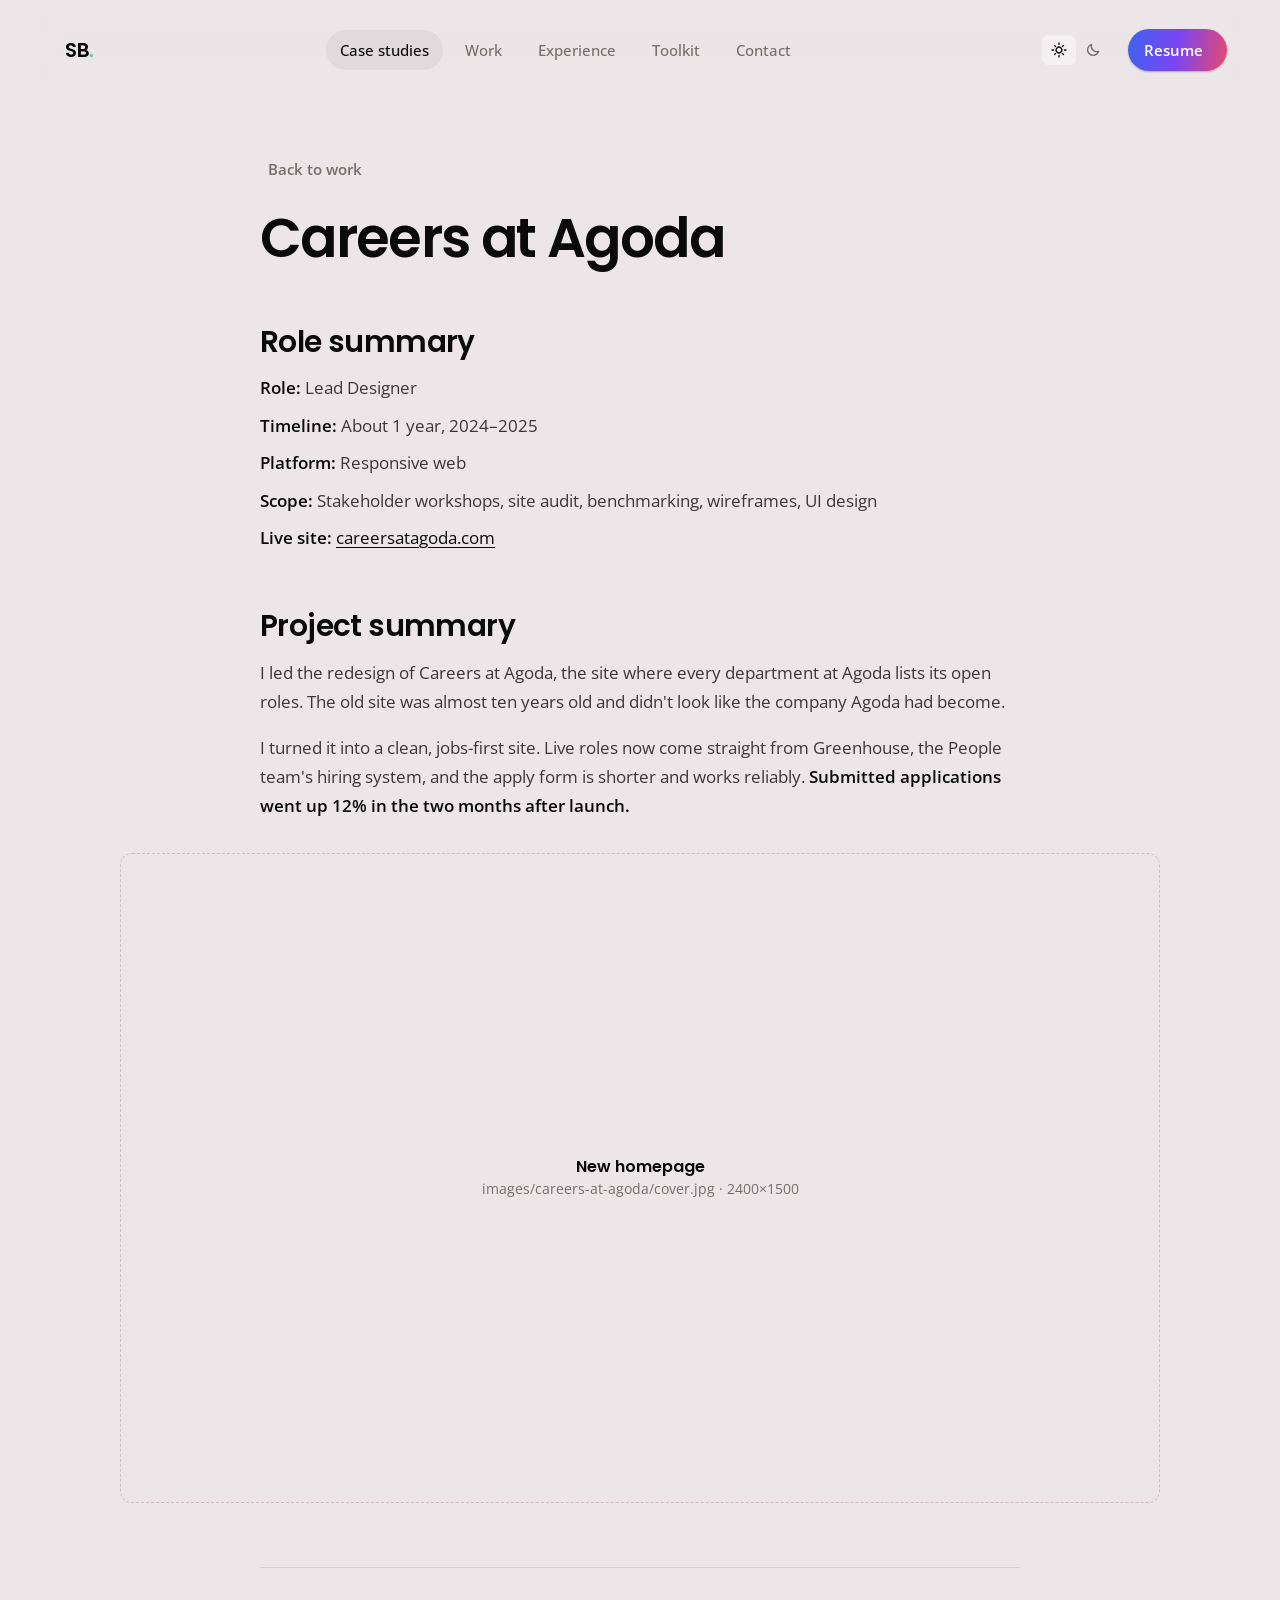
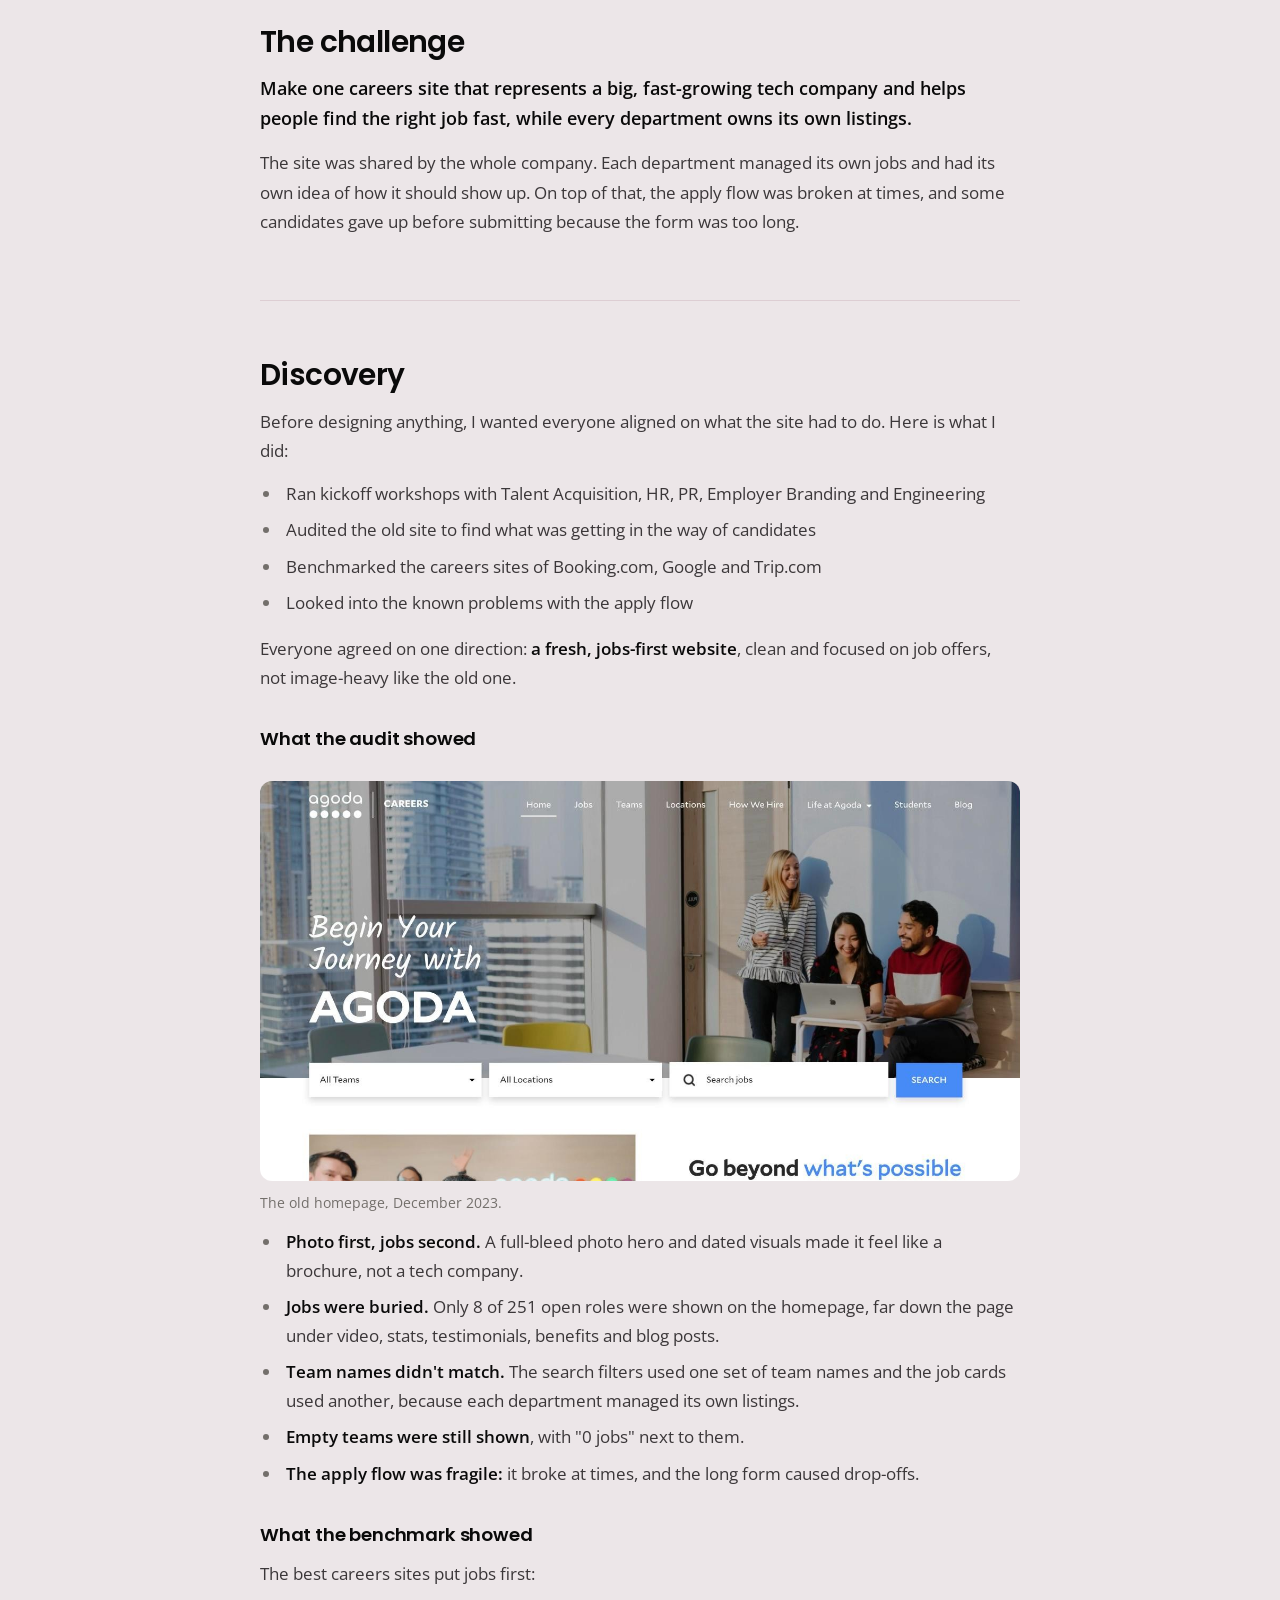
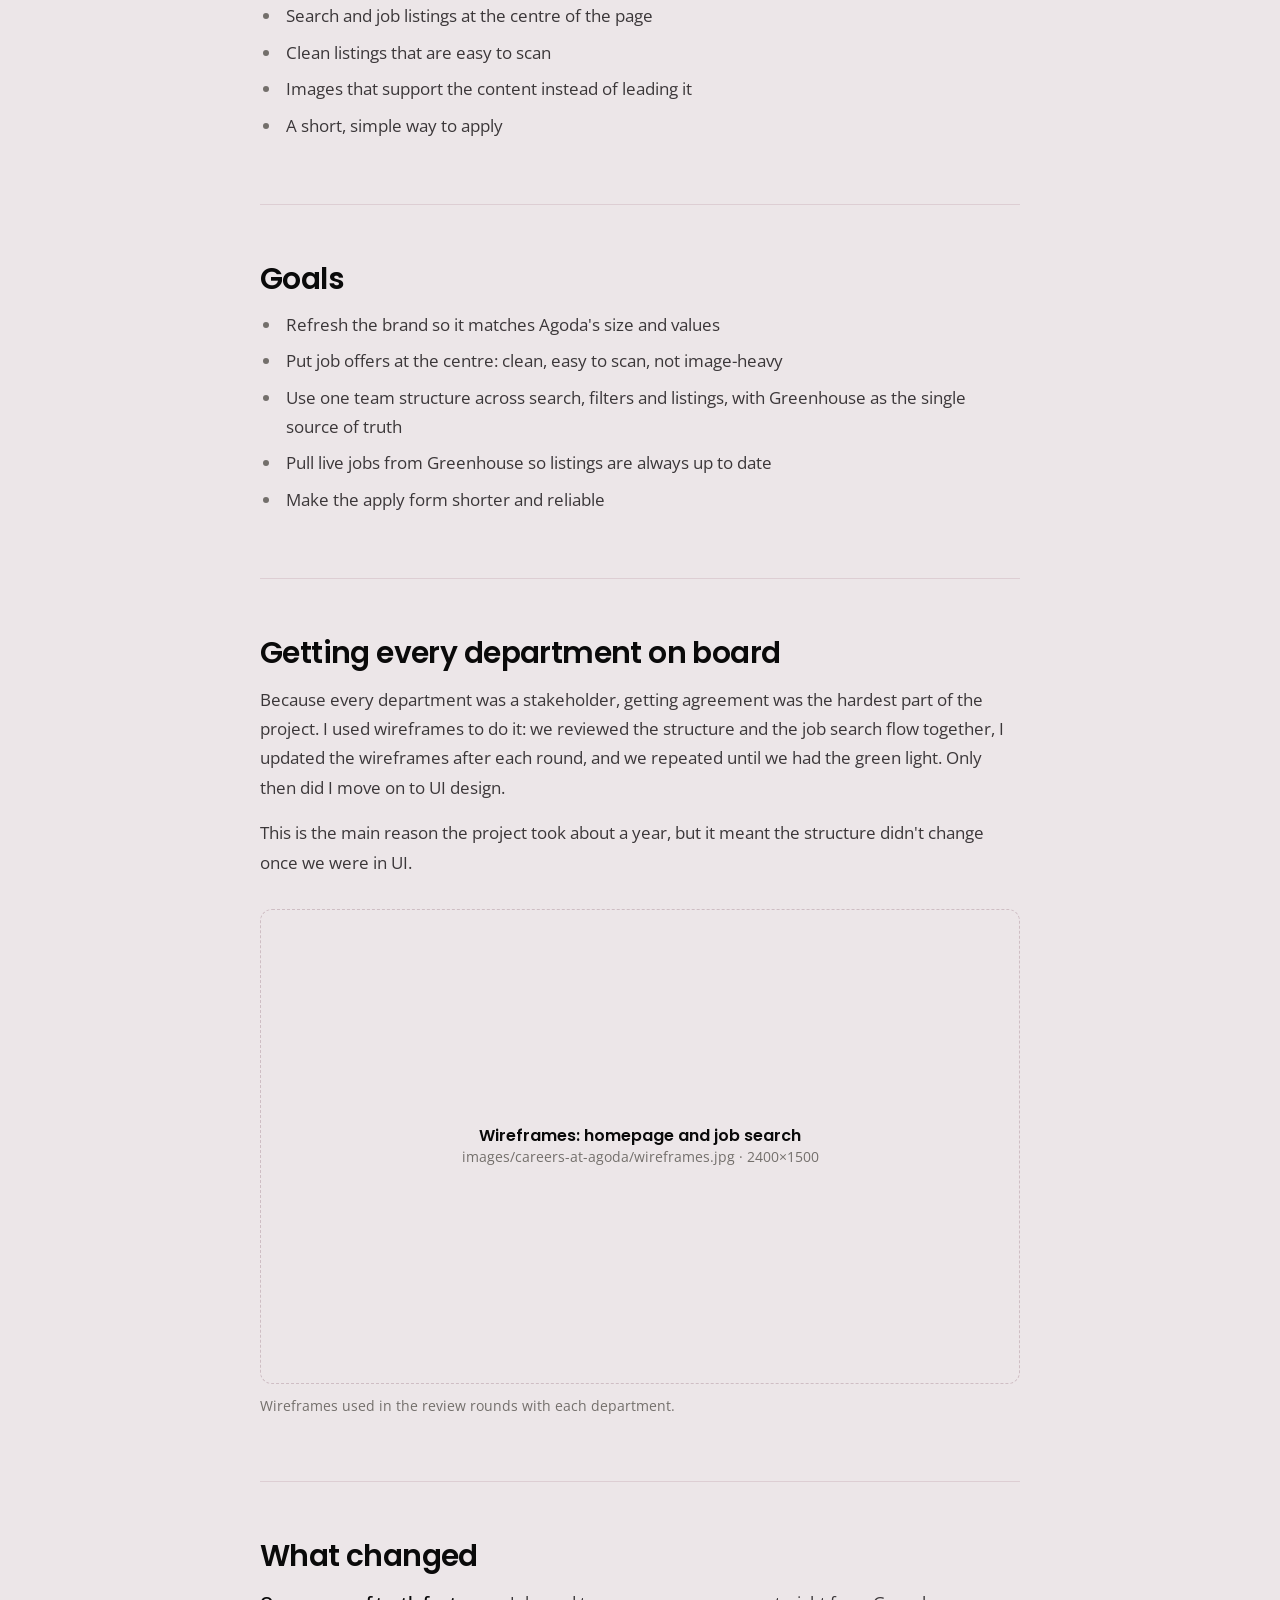
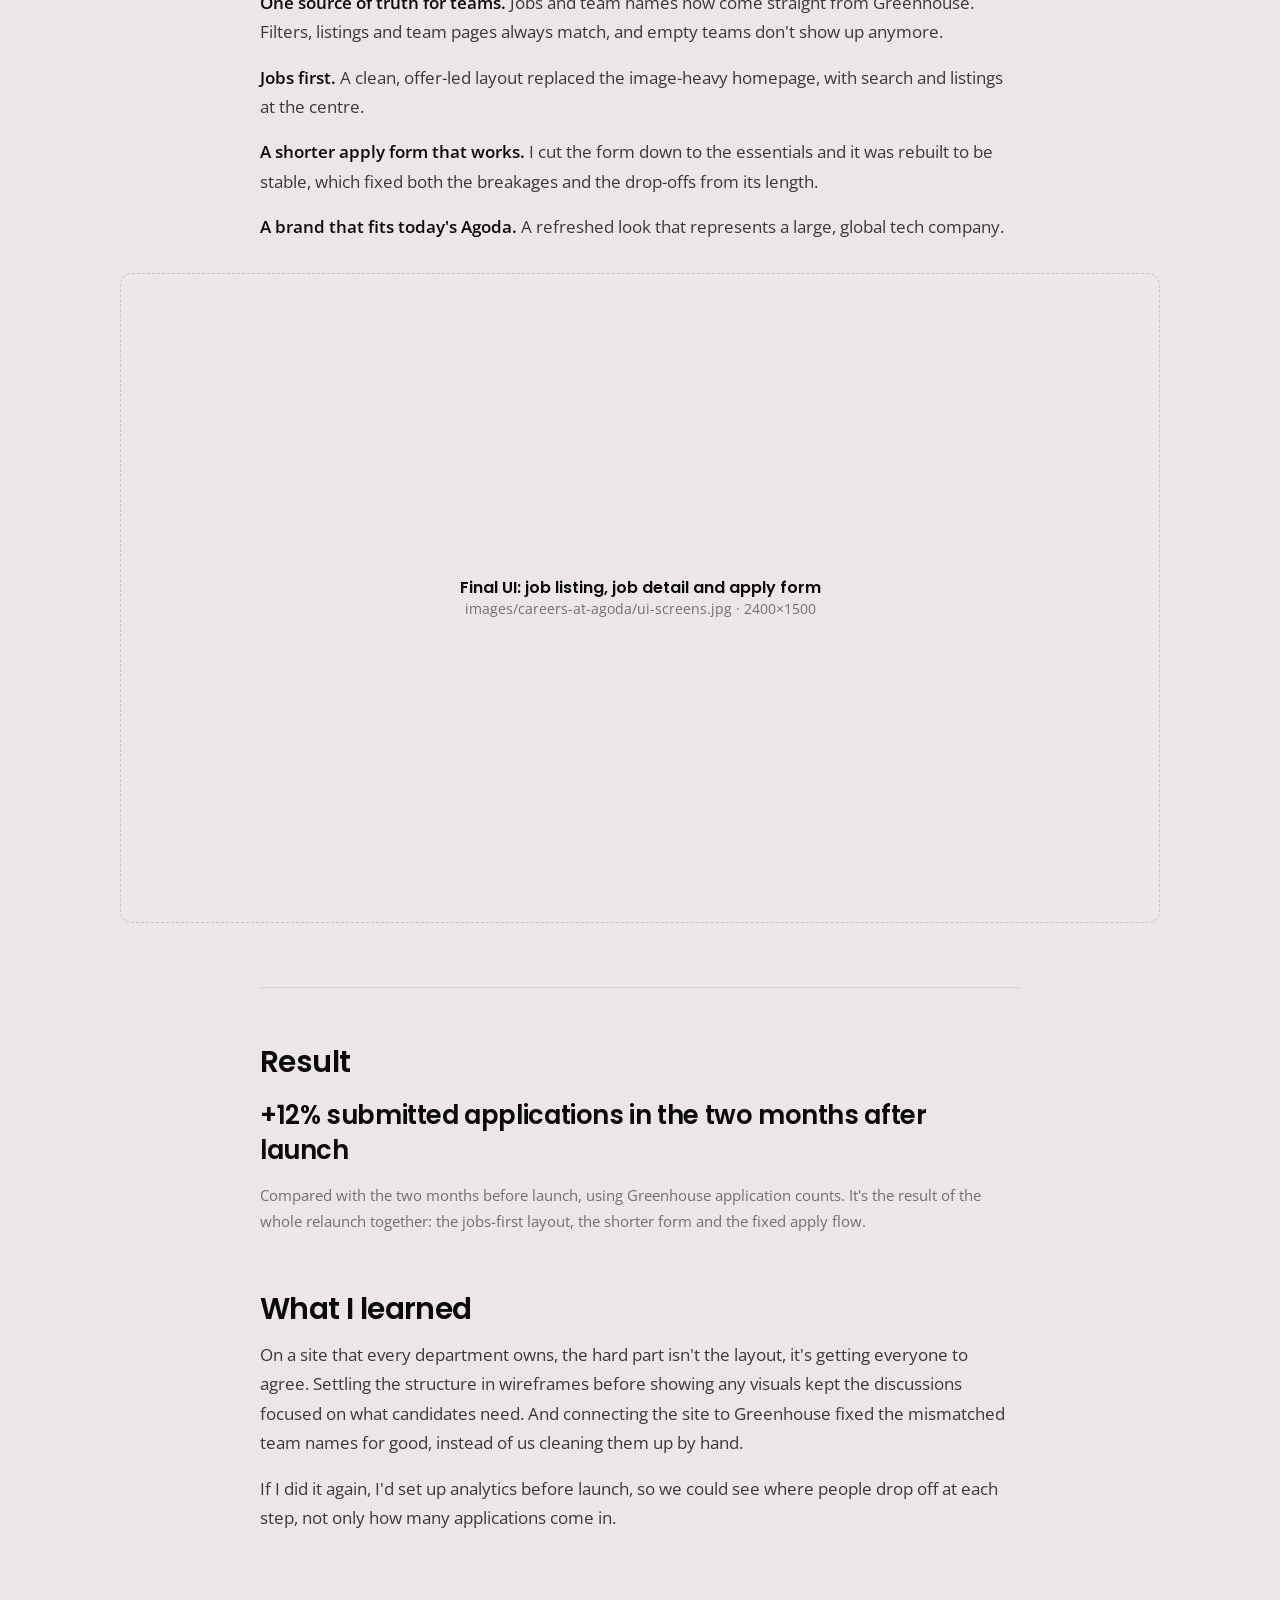
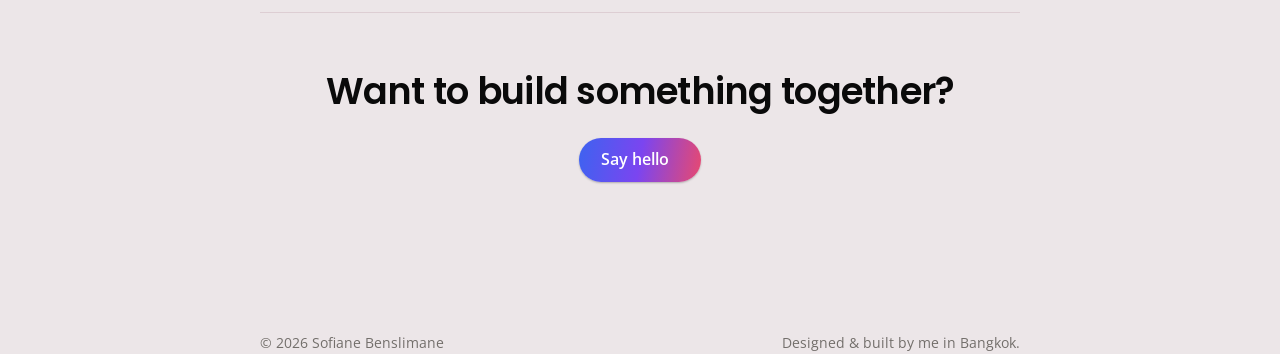
==== careers-at-agoda.html @ 55011720 "Add Careers at Agoda case study and Case studies section - New case study page (careers-at-agoda.htm" ====
<!DOCTYPE html>
<html lang="en">
<head>
    <meta charset="utf-8">
    <meta name="viewport" content="width=device-width, initial-scale=1">
    <title>Careers at Agoda: case study | Sofiane Benslimane</title>
    <meta name="description" content="Case study: redesigning Careers at Agoda into a jobs-first platform powered by Greenhouse. Submitted applications rose 12% in the two months after launch.">
    <meta name="author" content="Sofiane Benslimane">
    <meta name="theme-color" content="#0f0e0f" id="theme-color">

    <meta property="og:site_name" content="Sofiane Benslimane">
    <meta property="og:title" content="Careers at Agoda: case study | Sofiane Benslimane">
    <meta property="og:description" content="A jobs-first careers platform for a company of every department. +12% submitted applications in two months.">
    <meta property="og:image" content="https://sofianester.github.io/portfolio/images/header-background.jpg">
    <meta property="og:url" content="https://sofianester.github.io/portfolio/careers-at-agoda.html">
    <meta name="twitter:card" content="summary_large_image">

    <link rel="preconnect" href="https://fonts.googleapis.com">
    <link rel="preconnect" href="https://fonts.gstatic.com" crossorigin>
    <link href="https://fonts.googleapis.com/css2?family=Open+Sans:ital,wght@0,400;0,600;0,700;1,400&family=Poppins:wght@600&display=swap" rel="stylesheet">
    <link href="css/fontawesome-all.css" rel="stylesheet">
    <link href="css/site.css" rel="stylesheet">
    <link href="css/case-study.css" rel="stylesheet">
    <link rel="icon" href="images/favicon.png">
    <script>
        (function () {
            var d = document.documentElement, t = null;
            d.classList.add('js');
            try { t = localStorage.getItem('theme'); } catch (e) {}
            if (t !== 'light' && t !== 'dark') t = window.matchMedia('(prefers-color-scheme: light)').matches ? 'light' : 'dark';
            d.setAttribute('data-theme', t);
        })();
    </script>
    <!-- Google Analytics 4 -->
    <script async src="https://www.googletagmanager.com/gtag/js?id=G-P4QT49KC50"></script>
    <script>
        window.dataLayer = window.dataLayer || [];
        function gtag(){dataLayer.push(arguments);}
        gtag('js', new Date());
        gtag('config', 'G-P4QT49KC50');
        document.addEventListener('click', function (e) {
            var a = e.target.closest && e.target.closest('a[href]');
            if (!a) return;
            var href = a.getAttribute('href'), name = null;
            if (href.indexOf('drive.google.com') !== -1) name = 'resume_click';
            else if (href.indexOf('careersatagoda.com') !== -1) name = 'case_study_live_site_click';
            else if (href.indexOf('linkedin.com') !== -1) name = 'linkedin_click';
            else if (href.indexOf('mailto:') === 0) name = 'email_click';
            if (name) gtag('event', name, { case_study: 'careers-at-agoda' });
        });
    </script>
</head>
<body>
    <div class="scroll-progress" aria-hidden="true"></div>

    <nav class="nav" aria-label="Main">
        <a class="nav-mark" href="index.html" aria-label="Home">SB<span>.</span></a>
        <div class="nav-links">
            <a href="index.html#case-studies" class="active" aria-current="page">Case studies</a>
            <a href="index.html#work">Work</a>
            <a href="index.html#experience">Experience</a>
            <a href="index.html#toolkit">Toolkit</a>
            <a href="index.html#contact">Contact</a>
        </div>
        <div class="nav-right">
            <div class="theme-toggle" role="group" aria-label="Colour theme">
                <button type="button" data-set-theme="light" aria-label="Light mode" aria-pressed="false">
                    <svg viewBox="0 0 24 24" fill="none" stroke="currentColor" stroke-width="2" stroke-linecap="round" aria-hidden="true"><circle cx="12" cy="12" r="4.2"/><path d="M12 2.5v2.2M12 19.3v2.2M4.6 4.6l1.6 1.6M17.8 17.8l1.6 1.6M2.5 12h2.2M19.3 12h2.2M4.6 19.4l1.6-1.6M17.8 6.2l1.6-1.6"/></svg>
                </button>
                <button type="button" data-set-theme="dark" aria-label="Dark mode" aria-pressed="true">
                    <svg viewBox="0 0 24 24" fill="none" stroke="currentColor" stroke-width="2" stroke-linecap="round" stroke-linejoin="round" aria-hidden="true"><path d="M20.5 14.2A8.5 8.5 0 0 1 9.8 3.5a8.5 8.5 0 1 0 10.7 10.7z"/></svg>
                </button>
            </div>
            <a class="nav-cta" href="https://drive.google.com/drive/folders/10J15_QK1muaCdRd8IGOC7ENUlT-Y8qq2?usp=sharing" target="_blank" rel="noopener noreferrer">Resume <i class="fas fa-arrow-right" aria-hidden="true"></i></a>
        </div>
    </nav>

    <main class="cs">
        <a class="cs-back" href="index.html#work"><i class="fas fa-arrow-left" aria-hidden="true"></i> Back to work</a>

        <h1>Careers at Agoda</h1>

        <h2>Role summary</h2>
        <div class="cs-summary">
            <p><b>Role:</b> Lead Designer</p>
            <p><b>Timeline:</b> About 1 year, 2024–2025</p>
            <p><b>Platform:</b> Responsive web</p>
            <p><b>Scope:</b> Stakeholder workshops, site audit, benchmarking, wireframes, UI design</p>
            <p><b>Live site:</b> <a class="cs-link" href="https://careersatagoda.com/" target="_blank" rel="noopener noreferrer">careersatagoda.com</a></p>
        </div>

        <h2>Project summary</h2>
        <p>I led the redesign of Careers at Agoda, the site where every department at Agoda lists its open roles. The old site was almost ten years old and didn't look like the company Agoda had become.</p>
        <p>I turned it into a clean, jobs-first site. Live roles now come straight from Greenhouse, the People team's hiring system, and the apply form is shorter and works reliably. <b>Submitted applications went up 12% in the two months after launch.</b></p>

        <figure class="wide">
            <!-- REPLACE: new homepage, desktop. Save as images/careers-at-agoda/cover.jpg (2400x1500) -->
            <div class="cs-placeholder"><div><strong>New homepage</strong>images/careers-at-agoda/cover.jpg · 2400×1500</div></div>
        </figure>

        <hr>

        <h2>The challenge</h2>
        <p class="cs-lead">Make one careers site that represents a big, fast-growing tech company and helps people find the right job fast, while every department owns its own listings.</p>
        <p>The site was shared by the whole company. Each department managed its own jobs and had its own idea of how it should show up. On top of that, the apply flow was broken at times, and some candidates gave up before submitting because the form was too long.</p>

        <hr>

        <h2>Discovery</h2>
        <p>Before designing anything, I wanted everyone aligned on what the site had to do. Here is what I did:</p>
        <ul>
            <li>Ran kickoff workshops with Talent Acquisition, HR, PR, Employer Branding and Engineering</li>
            <li>Audited the old site to find what was getting in the way of candidates</li>
            <li>Benchmarked the careers sites of Booking.com, Google and Trip.com</li>
            <li>Looked into the known problems with the apply flow</li>
        </ul>
        <p>Everyone agreed on one direction: <b>a fresh, jobs-first website</b>, clean and focused on job offers, not image-heavy like the old one.</p>

        <h3>What the audit showed</h3>
        <figure>
            <img src="images/careers-at-agoda/before-homepage-2023.jpg" width="1432" height="754" loading="lazy" decoding="async" alt="The old Careers at Agoda homepage: a full-bleed office photo with a script headline reading Begin Your Journey with Agoda, and team, location and keyword search fields below it.">
            <figcaption>The old homepage, December 2023.</figcaption>
        </figure>
        <ul>
            <li><b>Photo first, jobs second.</b> A full-bleed photo hero and dated visuals made it feel like a brochure, not a tech company.</li>
            <li><b>Jobs were buried.</b> Only 8 of 251 open roles were shown on the homepage, far down the page under video, stats, testimonials, benefits and blog posts.</li>
            <li><b>Team names didn't match.</b> The search filters used one set of team names and the job cards used another, because each department managed its own listings.</li>
            <li><b>Empty teams were still shown</b>, with "0 jobs" next to them.</li>
            <li><b>The apply flow was fragile:</b> it broke at times, and the long form caused drop-offs.</li>
        </ul>

        <h3>What the benchmark showed</h3>
        <p>The best careers sites put jobs first:</p>
        <ul>
            <li>Search and job listings at the centre of the page</li>
            <li>Clean listings that are easy to scan</li>
            <li>Images that support the content instead of leading it</li>
            <li>A short, simple way to apply</li>
        </ul>

        <hr>

        <h2>Goals</h2>
        <ul>
            <li>Refresh the brand so it matches Agoda's size and values</li>
            <li>Put job offers at the centre: clean, easy to scan, not image-heavy</li>
            <li>Use one team structure across search, filters and listings, with Greenhouse as the single source of truth</li>
            <li>Pull live jobs from Greenhouse so listings are always up to date</li>
            <li>Make the apply form shorter and reliable</li>
        </ul>

        <hr>

        <h2>Getting every department on board</h2>
        <p>Because every department was a stakeholder, getting agreement was the hardest part of the project. I used wireframes to do it: we reviewed the structure and the job search flow together, I updated the wireframes after each round, and we repeated until we had the green light. Only then did I move on to UI design.</p>
        <p>This is the main reason the project took about a year, but it meant the structure didn't change once we were in UI.</p>
        <figure>
            <!-- REPLACE: key wireframes, e.g. homepage + job search -->
            <div class="cs-placeholder"><div><strong>Wireframes: homepage and job search</strong>images/careers-at-agoda/wireframes.jpg · 2400×1500</div></div>
            <figcaption>Wireframes used in the review rounds with each department.</figcaption>
        </figure>

        <hr>

        <h2>What changed</h2>
        <p><b>One source of truth for teams.</b> Jobs and team names now come straight from Greenhouse. Filters, listings and team pages always match, and empty teams don't show up anymore.</p>
        <p><b>Jobs first.</b> A clean, offer-led layout replaced the image-heavy homepage, with search and listings at the centre.</p>
        <p><b>A shorter apply form that works.</b> I cut the form down to the essentials and it was rebuilt to be stable, which fixed both the breakages and the drop-offs from its length.</p>
        <p><b>A brand that fits today's Agoda.</b> A refreshed look that represents a large, global tech company.</p>
        <figure class="wide">
            <!-- REPLACE: final UI screens, e.g. job listing, job detail and apply form (desktop + mobile) -->
            <div class="cs-placeholder"><div><strong>Final UI: job listing, job detail and apply form</strong>images/careers-at-agoda/ui-screens.jpg · 2400×1500</div></div>
        </figure>

        <hr>

        <h2>Result</h2>
        <p class="cs-result">+12% submitted applications in the two months after launch</p>
        <p class="cs-note">Compared with the two months before launch, using Greenhouse application counts. It's the result of the whole relaunch together: the jobs-first layout, the shorter form and the fixed apply flow.</p>

        <h2>What I learned</h2>
        <p>On a site that every department owns, the hard part isn't the layout, it's getting everyone to agree. Settling the structure in wireframes before showing any visuals kept the discussions focused on what candidates need. And connecting the site to Greenhouse fixed the mismatched team names for good, instead of us cleaning them up by hand.</p>
        <p>If I did it again, I'd set up analytics before launch, so we could see where people drop off at each step, not only how many applications come in.</p>

        <div class="cs-cta">
            <h2>Want to build something together?</h2>
            <a class="btn btn-grad magnetic" href="mailto:sofianester@gmail.com">Say hello <i class="fas fa-arrow-right" aria-hidden="true"></i></a>
        </div>
    </main>

    <footer class="cs footer" style="padding:0">
        <span>© <span id="year">2026</span> Sofiane Benslimane</span>
        <span>Designed &amp; built by me in Bangkok.</span>
    </footer>

    <script src="js/site.js" defer></script>
</body>
</html>
---- css/site.css ----
/* Sofiane Benslimane portfolio: design + motion layer */

:root {
	--bg: #0b0c10;
	--bg-2: #101218;
	--surface: #15171e;
	--surface-2: #1b1e27;
	--line: rgba(255, 255, 255, 0.08);
	--line-2: rgba(255, 255, 255, 0.14);
	--line-3: rgba(255, 255, 255, 0.35);
	--soft: rgba(255, 255, 255, 0.03);
	--soft-2: rgba(255, 255, 255, 0.07);
	--glass: rgba(16, 18, 24, 0.6);
	--glass-strong: rgba(16, 18, 24, 0.85);
	--chip: rgba(21, 23, 30, 0.78);
	--text-2: #c9cdd6;
	--blob-o: 1;
	--grain-o: .05;
	color-scheme: dark;
	--text: #eceef2;
	--muted: #9aa1ae;
	--blue: #4f7cff;
	--violet: #9b5cff;
	--coral: #ff6b8b;
	--grad: linear-gradient(100deg, var(--blue) 0%, var(--violet) 50%, var(--coral) 100%);
	--radius: 20px;
	--ease: cubic-bezier(.2, .7, .1, 1);
	--display: "Poppins", system-ui, sans-serif;
	--body: "Open Sans", system-ui, -apple-system, "Segoe UI", sans-serif;
}

*, *::before, *::after { box-sizing: border-box; }
html { scroll-behavior: smooth; -webkit-text-size-adjust: 100%; }
body {
	font-synthesis: none;
	margin: 0;
	background: var(--bg);
	color: var(--text);
	font: 400 16px/1.65 var(--body);
	-webkit-font-smoothing: antialiased;
	overflow-x: hidden;
}
img { max-width: 100%; height: auto; display: block; }
a { color: inherit; text-decoration: none; }
h1, h2, h3, h4 { font-family: var(--display); font-weight: 600; margin: 0; letter-spacing: -0.02em; line-height: 1.1; }
p { margin: 0; }
ul { margin: 0; }
::selection { background: var(--violet); color: #fff; }
.sr-only { position: absolute; width: 1px; height: 1px; overflow: hidden; clip: rect(0 0 0 0); white-space: nowrap; }
:focus-visible { outline: 2px solid var(--blue); outline-offset: 3px; border-radius: 6px; }

.wrap { width: min(1200px, 100% - 32px); margin-inline: auto; }
.grad-text {
	background: var(--grad);
	background-size: 200% 100%;
	-webkit-background-clip: text;
	background-clip: text;
	color: transparent;
	animation: gradShift 8s ease-in-out infinite alternate;
}
@keyframes gradShift { to { background-position: 100% 0; } }

/* Grain + progress */
.grain {
	position: fixed; inset: -50%; z-index: 100; pointer-events: none; opacity: .05;
	background-image: url("data:image/svg+xml,%3Csvg xmlns='http://www.w3.org/2000/svg' width='160' height='160'%3E%3Cfilter id='n'%3E%3CfeTurbulence type='fractalNoise' baseFrequency='.9' numOctaves='2' stitchTiles='stitch'/%3E%3C/filter%3E%3Crect width='100%25' height='100%25' filter='url(%23n)'/%3E%3C/svg%3E");
	animation: grain 1.2s steps(6) infinite;
}
@keyframes grain {
	0% { transform: translate(0, 0); } 20% { transform: translate(-3%, 2%); } 40% { transform: translate(2%, -3%); }
	60% { transform: translate(-2%, -1%); } 80% { transform: translate(3%, 3%); } 100% { transform: translate(0, 0); }
}
.scroll-progress {
	position: fixed; top: 0; left: 0; height: 3px; width: 100%; z-index: 120;
	background: var(--grad); transform-origin: 0 50%; transform: scaleX(var(--p, 0));
}

/* Nav */
.nav {
	position: fixed; top: 16px; left: 50%; z-index: 110;
	transform: translateX(-50%);
	width: min(1200px, 100% - 32px);
	display: flex; align-items: center; justify-content: space-between; gap: 12px;
	padding: 8px 8px 8px 20px;
	border: 1px solid var(--line);
	border-radius: 999px;
	background: var(--glass);
	-webkit-backdrop-filter: blur(14px) saturate(140%);
	backdrop-filter: blur(14px) saturate(140%);
	transition: background .3s, border-color .3s, transform .4s var(--ease);
}
.nav.scrolled { background: var(--glass-strong); border-color: var(--line-2); }
.nav.hide { transform: translate(-50%, -140%); }
.nav-mark { font: 600 1.25rem/1 var(--display); letter-spacing: -0.025em; }
.nav-mark span { color: var(--coral); }
.nav-links { display: flex; gap: 4px; }
.nav-links a {
	position: relative; padding: 8px 14px; border-radius: 999px;
	color: var(--muted); font-size: .92rem; font-weight: 500; transition: color .2s, background .2s;
}
.nav-links a:hover, .nav-links a.active { color: var(--text); background: var(--soft-2); }
.nav-cta {
	display: inline-flex; align-items: center; gap: 8px;
	padding: 10px 18px; border-radius: 999px; font-weight: 600; font-size: .92rem;
	background: var(--text); color: var(--bg); transition: transform .25s var(--ease), background .25s;
}
.nav-cta i { font-size: .75rem; transition: transform .25s var(--ease); }
.nav-cta:hover { background: #fff; }
.nav-cta:hover i { transform: translateX(3px); }

/* Buttons */
.btn {
	display: inline-flex; align-items: center; gap: 10px;
	padding: 14px 24px; border-radius: 999px;
	font-weight: 600; font-size: 1rem; line-height: 1;
	transition: transform .25s var(--ease), box-shadow .25s, background .25s, border-color .25s;
	will-change: transform;
}
.btn i { font-size: .85rem; }
.btn-grad { background: var(--grad); background-size: 150% 100%; color: #fff; box-shadow: 0 10px 30px -10px rgba(155, 92, 255, .6); }
.btn-grad:hover { background-position: 100% 0; box-shadow: 0 14px 40px -10px rgba(255, 107, 139, .6); }
.btn-ghost { border: 1px solid var(--line-2); color: var(--text); background: var(--soft); }
.btn-ghost:hover { border-color: var(--line-3); background: var(--soft-2); }

/* Hero */
.hero { position: relative; min-height: 100vh; min-height: 100svh; display: flex; align-items: center; padding: 120px 0 80px; overflow: hidden; isolation: isolate; }
.hero-bg { position: absolute; inset: 0; z-index: -1; }
.blob { position: absolute; border-radius: 50%; filter: blur(90px); opacity: .45; will-change: transform; }
.blob-1 { width: 520px; height: 520px; background: var(--blue); top: -160px; left: -120px; animation: drift1 18s ease-in-out infinite alternate; }
.blob-2 { width: 460px; height: 460px; background: var(--violet); bottom: -180px; right: 10%; animation: drift2 22s ease-in-out infinite alternate; opacity: .35; }
.blob-3 { width: 320px; height: 320px; background: var(--coral); top: 30%; left: 40%; animation: drift3 16s ease-in-out infinite alternate; opacity: .18; }
@keyframes drift1 { to { transform: translate(140px, 120px) scale(1.15); } }
@keyframes drift2 { to { transform: translate(-160px, -80px) scale(.9); } }
@keyframes drift3 { to { transform: translate(-120px, 90px) scale(1.2); } }
.hero-grid {
	position: absolute; inset: 0;
	background-image: linear-gradient(var(--line) 1px, transparent 1px), linear-gradient(90deg, var(--line) 1px, transparent 1px);
	background-size: 64px 64px;
	-webkit-mask-image: radial-gradient(ellipse 70% 60% at 50% 40%, #000 30%, transparent 75%);
	mask-image: radial-gradient(ellipse 70% 60% at 50% 40%, #000 30%, transparent 75%);
	opacity: .6;
}
.hero-inner { display: grid; grid-template-columns: 1.45fr .85fr; gap: 48px; align-items: center; }
.eyebrow {
	display: inline-flex; align-items: center; gap: 10px;
	padding: 6px 14px 6px 10px; border: 1px solid var(--line-2); border-radius: 999px;
	font-size: .85rem; color: var(--muted); background: var(--soft);
}
.pulse { width: 8px; height: 8px; border-radius: 50%; background: #3ddc97; box-shadow: 0 0 0 0 rgba(61, 220, 151, .6); animation: pulse 2s infinite; }
@keyframes pulse { 70% { box-shadow: 0 0 0 10px rgba(61, 220, 151, 0); } 100% { box-shadow: 0 0 0 0 rgba(61, 220, 151, 0); } }
.hero-title { margin: 24px 0 24px; font-size: clamp(2.6rem, 5vw, 4.6rem); font-weight: 600; letter-spacing: -0.03em; line-height: 1.02; }
.hero-title .line { display: block; overflow: hidden; padding-bottom: .06em; }
.hero-title .line > span { display: inline-block; }
.hero-sub { max-width: 560px; color: var(--muted); font-size: 1.075rem; }
.hero-sub strong { color: var(--text); font-weight: 600; }
.hero-ctas { display: flex; flex-wrap: wrap; gap: 12px; margin-top: 32px; }

.hero-visual { position: relative; justify-self: center; width: min(420px, 100%); }
.portrait {
	position: relative; border-radius: 28px; overflow: hidden;
	background: #242429;
	aspect-ratio: 760 / 832;
	box-shadow: 0 40px 80px -30px rgba(0, 0, 0, .8);
	transform: perspective(900px) rotateX(var(--rx, 0deg)) rotateY(var(--ry, 0deg));
	transition: transform .4s var(--ease);
}
.portrait img { width: 100%; height: 100%; object-fit: cover; }
.portrait::after {
	content: ""; position: absolute; inset: 0;
	background: linear-gradient(180deg, transparent 55%, rgba(11, 12, 16, .55) 100%),
	            radial-gradient(circle at var(--gx, 70%) var(--gy, 20%), rgba(155, 92, 255, .25), transparent 45%);
	mix-blend-mode: screen;
}
.portrait-ring {
	position: absolute; inset: 0; border-radius: inherit; padding: 1.5px; pointer-events: none;
	background: conic-gradient(from var(--a, 0deg), var(--blue), var(--violet), var(--coral), var(--blue));
	-webkit-mask: linear-gradient(#000 0 0) content-box, linear-gradient(#000 0 0);
	-webkit-mask-composite: xor; mask-composite: exclude;
	animation: spin 6s linear infinite;
}
@property --a { syntax: "<angle>"; initial-value: 0deg; inherits: false; }
@keyframes spin { to { --a: 360deg; } }
.float-chip {
	position: absolute; display: inline-flex; align-items: center; gap: 8px;
	padding: 10px 14px; border-radius: 14px;
	background: var(--chip); border: 1px solid var(--line-2);
	-webkit-backdrop-filter: blur(10px); backdrop-filter: blur(10px);
	font-size: .85rem; font-weight: 500; white-space: nowrap;
	box-shadow: 0 16px 30px -12px rgba(0, 0, 0, .6);
	animation: bob 6s ease-in-out infinite;
}
.float-chip i { color: var(--violet); }
.chip-a { top: 12%; left: -18%; }
.chip-b { bottom: 18%; right: -8%; animation-delay: -2s; }
.chip-c { bottom: -4%; left: 6%; animation-delay: -4s; }
.chip-b i { color: var(--blue); }
.chip-c i { color: var(--coral); }
@keyframes bob { 50% { transform: translateY(-12px); } }

.scroll-cue { position: absolute; bottom: 28px; left: 50%; transform: translateX(-50%); width: 26px; height: 42px; border: 1.5px solid var(--line-2); border-radius: 20px; }
.scroll-cue span { position: absolute; left: 50%; top: 8px; width: 4px; height: 8px; margin-left: -2px; border-radius: 4px; background: var(--text); animation: cue 1.8s ease-in-out infinite; }
@keyframes cue { 0% { opacity: 0; transform: translateY(0); } 30% { opacity: 1; } 100% { opacity: 0; transform: translateY(14px); } }

/* Load-in (hero) */
.js .load-in { opacity: 0; transform: translateY(28px); filter: blur(6px); }
.js.loaded .load-in {
	opacity: 1; transform: none; filter: none;
	transition: opacity .9s var(--ease), transform .9s var(--ease), filter .9s var(--ease);
	transition-delay: calc(var(--d, 0) * 110ms + 100ms);
}
.js .hero-title .line > .load-in { transform: translateY(105%); filter: none; }
.js.loaded .hero-title .line > .load-in { transform: none; }

/* Marquee */
.marquee { border-block: 1px solid var(--line); background: var(--bg-2); overflow: hidden; padding: 18px 0; }
.marquee-track { display: flex; width: max-content; gap: 28px; align-items: center; animation: marquee 40s linear infinite; }
.marquee span { font: 600 1.35rem/1 var(--display); color: var(--text); white-space: nowrap; letter-spacing: -0.01em; }
.marquee i { font-style: normal; color: var(--violet); font-size: .9rem; }
.marquee:hover .marquee-track { animation-play-state: paused; }
@keyframes marquee { to { transform: translateX(-50%); } }

/* Stats */
.stats { display: grid; grid-template-columns: repeat(4, 1fr); gap: 16px; padding: 72px 0 24px; }
.stat { padding: 24px; border-left: 1px solid var(--line-2); }
.stat-num { display: block; font: 600 clamp(2.4rem, 4.5vw, 3.6rem)/1 var(--display); letter-spacing: -0.025em; background: var(--grad); -webkit-background-clip: text; background-clip: text; color: transparent; font-variant-numeric: tabular-nums; }
.stat-label { display: block; margin-top: 10px; color: var(--muted); font-size: .95rem; }

/* Sections */
.section { padding: 96px 0 24px; }
.section-head { display: grid; grid-template-columns: auto 1fr; column-gap: 20px; align-items: center; margin-bottom: 40px; }
.section-num { font: 600 .9rem/1 var(--display); color: var(--violet); padding: 6px 10px; border: 1px solid rgba(155, 92, 255, .35); border-radius: 999px; }
.section-head h2 { font-size: clamp(2rem, 4.5vw, 3.4rem); font-weight: 600; letter-spacing: -0.025em; }
.section-head p { grid-column: 2; margin-top: 12px; color: var(--muted); max-width: 620px; }

/* Spotlight surfaces */
.spot { position: relative; isolation: isolate; }
.spot::before {
	content: ""; position: absolute; inset: 0; border-radius: inherit; z-index: -1; pointer-events: none;
	background: radial-gradient(420px circle at var(--mx, 50%) var(--my, 50%), rgba(155, 92, 255, .14), transparent 45%);
	opacity: 0; transition: opacity .3s;
}
.spot:hover::before { opacity: 1; }

/* Work bento */
.bento { display: grid; grid-template-columns: 1fr 1fr; gap: 20px; }
.work-card {
	display: flex; flex-direction: column; overflow: hidden;
	background: var(--surface); border: 1px solid var(--line); border-radius: var(--radius);
	transition: transform .5s var(--ease), border-color .3s, box-shadow .5s var(--ease);
}
.work-lg { grid-column: span 2; flex-direction: row; }
.work-lg .work-meta { flex: 1; flex-direction: column; align-items: flex-start; justify-content: space-between; padding: 36px; }
.work-lg .work-meta h3 { font-size: 2.2rem; margin-top: 16px; }
.work-lg .work-meta p { font-size: 1.05rem; }
.work-card:hover { transform: translateY(-6px); border-color: var(--line-2); box-shadow: 0 30px 60px -30px rgba(79, 124, 255, .45); }
.work-img { position: relative; overflow: hidden; background: #f3f5f8; aspect-ratio: 1400 / 1004; }
.work-lg .work-img { flex: 0 0 62%; }
.work-img img { width: 100%; height: 100%; object-fit: cover; object-position: top center; transition: transform 1s var(--ease); }
.work-card:hover .work-img img { transform: scale(1.06); }
.work-meta { display: flex; align-items: flex-end; justify-content: space-between; gap: 16px; padding: 20px 22px 22px; }
.work-meta h3 { font-size: 1.4rem; margin: 10px 0 4px; }
.work-meta p { color: var(--muted); font-size: .95rem; }
.tag { display: inline-block; padding: 4px 10px; border-radius: 999px; font-size: .75rem; font-weight: 600; letter-spacing: .04em; text-transform: uppercase; color: var(--text); background: var(--soft-2); border: 1px solid var(--line); }
.work-arrow {
	flex: none; display: grid; place-items: center; width: 48px; height: 48px; border-radius: 50%;
	border: 1px solid var(--line-2); transition: background .3s, border-color .3s, transform .4s var(--ease);
}
.work-arrow i { transform: rotate(-45deg); transition: transform .4s var(--ease); }
.work-card:hover .work-arrow { background: var(--text); color: var(--bg); border-color: var(--text); }
.work-card:hover .work-arrow i { transform: rotate(0); }

/* Websites list */
.site-list { list-style: none; padding: 0; border-top: 1px solid var(--line); }
.site-list li { border-bottom: 1px solid var(--line); }
.site-list a {
	position: relative; display: grid; grid-template-columns: 48px 1fr auto 40px; align-items: center; gap: 16px;
	padding: 26px 8px; overflow: hidden;
}
.site-list a::before {
	content: ""; position: absolute; inset: 0; z-index: -1;
	background: linear-gradient(90deg, rgba(79, 124, 255, .12), rgba(155, 92, 255, .08), transparent);
	transform: scaleX(0); transform-origin: 0 50%; transition: transform .6s var(--ease);
}
.site-list a:hover::before { transform: scaleX(1); }
.site-idx { font: 600 .9rem/1 var(--display); color: var(--muted); }
.site-name { font: 600 clamp(1.4rem, 3.2vw, 2.4rem)/1.1 var(--display); letter-spacing: -0.03em; transition: transform .5s var(--ease), color .3s; }
.site-url { color: var(--muted); font-size: .9rem; }
.site-list i { justify-self: end; transform: rotate(-45deg); transition: transform .4s var(--ease), color .3s; color: var(--muted); }
.site-list a:hover .site-name { transform: translateX(12px); }
.site-list a:hover i { transform: rotate(0); color: var(--coral); }

/* Timeline */
.timeline { position: relative; padding-left: 0; }
.timeline-line { position: absolute; top: 8px; bottom: 8px; left: 200px; width: 2px; background: var(--line); border-radius: 2px; }
.timeline-fill { position: absolute; inset: 0; background: linear-gradient(180deg, var(--blue), var(--violet), var(--coral)); transform-origin: 50% 0; transform: scaleY(var(--tl, 0)); border-radius: 2px; }
.tl-item { position: relative; display: grid; grid-template-columns: 200px 1fr; gap: 40px; margin-bottom: 28px; }
.tl-item::before {
	content: ""; position: absolute; left: 194px; top: 30px; width: 14px; height: 14px; border-radius: 50%;
	background: var(--bg); border: 2px solid var(--violet); box-shadow: 0 0 0 6px rgba(155, 92, 255, .12); z-index: 1;
}
.tl-when { padding-top: 24px; color: var(--muted); font: 600 .95rem/1.4 var(--display); padding-right: 24px; text-align: right; }
.tl-body { background: var(--surface); border: 1px solid var(--line); border-radius: var(--radius); padding: 28px 30px; transition: border-color .3s; }
.tl-body:hover { border-color: var(--line-2); }
.tl-body h3 { font-size: 1.55rem; }
.tl-body h3 span { color: var(--muted); font-weight: 500; font-size: 1.1rem; }
.tl-role { margin: 6px 0 18px; font-weight: 600; background: var(--grad); -webkit-background-clip: text; background-clip: text; color: transparent; display: inline-block; }
.tl-body ul { padding-left: 18px; color: var(--text-2); }
.tl-body li { margin-bottom: 8px; }
.tl-body li::marker { color: var(--violet); }
.tl-body b { color: var(--text); font-weight: 600; }
.tl-groups { display: grid; grid-template-columns: 1fr 1fr; gap: 24px 32px; }
.tl-groups h4 { display: flex; align-items: center; gap: 8px; font-size: .8rem; letter-spacing: .08em; text-transform: uppercase; color: var(--muted); margin-bottom: 10px; font-family: var(--body); font-weight: 600; }
.tl-groups h4 i { color: var(--violet); font-size: .85rem; }
.tl-groups li { font-size: .95rem; }

/* Toolkit */
.tool-grid { display: grid; grid-template-columns: repeat(4, 1fr); gap: 20px; }
.tool-card {
	padding: 26px; border-radius: var(--radius); background: var(--surface); border: 1px solid var(--line);
	transition: transform .5s var(--ease), border-color .3s;
}
.tool-card:hover { transform: translateY(-6px); border-color: var(--line-2); }
.tool-wide { grid-column: span 2; }
.tool-icon {
	display: grid; place-items: center; width: 48px; height: 48px; margin-bottom: 20px; border-radius: 14px;
	background: linear-gradient(135deg, rgba(79, 124, 255, .2), rgba(255, 107, 139, .2)); border: 1px solid var(--line-2);
	font-size: 1.1rem; transition: transform .5s var(--ease);
}
.tool-card:hover .tool-icon { transform: rotate(-8deg) scale(1.08); }
.tool-card h3 { font-size: 1.15rem; margin-bottom: 10px; }
.tool-card p { color: var(--muted); font-size: .95rem; line-height: 1.6; }

/* Contact */
.contact { position: relative; margin-top: 96px; padding: 120px 0 0; border-top: 1px solid var(--line); overflow: hidden; isolation: isolate; }
.contact-glow { position: absolute; z-index: -1; width: 900px; height: 500px; left: 50%; top: 20%; transform: translateX(-50%); background: radial-gradient(closest-side, rgba(155, 92, 255, .28), transparent); filter: blur(30px); }
.contact-inner { text-align: center; }
.contact-title { margin: 24px auto 18px; max-width: 900px; font-size: clamp(2.4rem, 6.5vw, 5.2rem); font-weight: 600; letter-spacing: -0.03em; line-height: 1.02; }
.contact-sub { color: var(--muted); font-size: 1.1rem; }
.contact-email {
	display: inline-flex; align-items: center; gap: 14px; margin-top: 36px;
	font: 600 clamp(1.3rem, 3.4vw, 2.2rem)/1.2 var(--display); letter-spacing: -0.02em;
	padding-bottom: 6px; background: linear-gradient(var(--text), var(--text)) 0 100% / 0 2px no-repeat;
	transition: background-size .5s var(--ease);
	overflow-wrap: anywhere;
}
.contact-email:hover { background-size: 100% 2px; }
.contact-email i { font-size: .7em; transform: rotate(-45deg); transition: transform .4s var(--ease); }
.contact-email:hover i { transform: rotate(0); }
.contact-links { display: flex; justify-content: center; flex-wrap: wrap; gap: 12px; margin-top: 32px; }
.footer { display: flex; justify-content: space-between; flex-wrap: wrap; gap: 8px; margin-top: 110px; padding: 28px 0 36px; border-top: 1px solid var(--line); color: var(--muted); font-size: .88rem; }

/* Scroll reveal */
.js .reveal { opacity: 0; transform: translateY(36px); transition: opacity .9s var(--ease), transform .9s var(--ease); transition-delay: calc(var(--d, 0) * 90ms); }
.js .reveal.in { opacity: 1; transform: none; }

/* Responsive */
@media (max-width: 1100px) {
	.chip-a { left: -6%; }
	.chip-b { right: -4%; }
}
@media (max-width: 960px) {
	.hero-inner { grid-template-columns: 1fr; gap: 64px; }
	.hero-visual { width: min(360px, 82%); }
	.stats { grid-template-columns: repeat(2, 1fr); }
	.bento { grid-template-columns: 1fr; }
	.work-lg { grid-column: auto; flex-direction: column; }
	.work-lg .work-img { flex: none; }
	.work-lg .work-meta { flex-direction: row; align-items: flex-end; padding: 20px 22px 22px; }
	.work-lg .work-meta h3 { font-size: 1.4rem; margin-top: 10px; }
	.tool-grid { grid-template-columns: repeat(2, 1fr); }
	.timeline-line { left: 7px; }
	.tl-item { grid-template-columns: 1fr; gap: 10px; padding-left: 36px; }
	.tl-item::before { left: 1px; top: 4px; }
	.tl-when { padding: 0; text-align: left; }
	.tl-groups { grid-template-columns: 1fr; }
	.nav-links { display: none; }
}
@media (max-width: 600px) {
	body { font-size: 15px; }
	.hero { padding-top: 104px; }
	.hero-title { font-size: clamp(2rem, 9.4vw, 2.6rem); }
	.btn { padding: 13px 20px; }
	.float-chip { font-size: .78rem; padding: 8px 11px; }
	.chip-a { left: -8%; }
	.chip-b { right: -8%; }
	.stats { gap: 0; padding-top: 48px; }
	.stat { padding: 18px 14px; }
	.section { padding-top: 72px; }
	.section-head { grid-template-columns: 1fr; row-gap: 14px; }
	.section-head .section-num { justify-self: start; }
	.section-head p { grid-column: 1; margin-top: 0; }
	.site-list a { grid-template-columns: 28px 1fr 24px; padding: 20px 4px; }
	.site-url { display: none; }
	.tool-grid { grid-template-columns: 1fr; }
	.tool-wide { grid-column: auto; }
	.tl-body { padding: 22px 20px; }
	.marquee span { font-size: 1.1rem; }
	.scroll-cue { display: none; }
	.footer { flex-direction: column; }
}


/* Light theme: warm paper ground, ink text, same accents */
:root[data-theme="light"] {
	--bg: #f6f3ee;
	--bg-2: #efebe4;
	--surface: #fffdf9;
	--surface-2: #f3efe8;
	--line: rgba(28, 24, 40, 0.09);
	--line-2: rgba(28, 24, 40, 0.16);
	--line-3: rgba(28, 24, 40, 0.35);
	--soft: rgba(28, 24, 40, 0.03);
	--soft-2: rgba(28, 24, 40, 0.06);
	--glass: rgba(255, 252, 247, 0.65);
	--glass-strong: rgba(255, 252, 247, 0.9);
	--chip: rgba(255, 253, 249, 0.88);
	--text: #17151f;
	--text-2: #3b3846;
	--muted: #6b6676;
	--blue: #3d63f0;
	--violet: #7b45f0;
	--coral: #e8496f;
	--blob-o: .55;
	--grain-o: .035;
	color-scheme: light;
}
.blob { opacity: calc(.45 * var(--blob-o)); }
.blob-2 { opacity: calc(.35 * var(--blob-o)); }
.blob-3 { opacity: calc(.18 * var(--blob-o)); }
.grain { opacity: var(--grain-o); }
:root[data-theme="light"] .portrait { box-shadow: 0 40px 80px -36px rgba(40, 30, 80, .45); }
:root[data-theme="light"] .work-card:hover { box-shadow: 0 30px 60px -30px rgba(61, 99, 240, .35); }
:root[data-theme="light"] .float-chip { box-shadow: 0 16px 30px -14px rgba(40, 30, 80, .25); }
:root[data-theme="light"] .tl-item::before { box-shadow: 0 0 0 6px rgba(123, 69, 240, .12); }

/* Theme toggle: segmented sun/moon pill with a sliding thumb */
.nav-right { display: flex; align-items: center; gap: 8px; }
.theme-toggle {
	position: relative; display: inline-grid; grid-template-columns: 1fr 1fr; padding: 3px;
	border: 1px solid var(--line-2); border-radius: 999px; background: var(--soft);
}
.theme-toggle::before {
	content: ""; position: absolute; top: 3px; left: 3px; width: calc(50% - 3px); height: calc(100% - 6px);
	border-radius: 999px; background: var(--surface-2); border: 1px solid var(--line-2);
	box-shadow: 0 2px 8px -2px rgba(0, 0, 0, .25);
	transform: translateX(100%); transition: transform .45s var(--ease);
}
:root[data-theme="light"] .theme-toggle::before { transform: translateX(0); background: var(--surface); }
.theme-toggle button {
	position: relative; z-index: 1; display: grid; place-items: center; width: 34px; height: 30px;
	border: 0; padding: 0; background: none; color: var(--muted); cursor: pointer; border-radius: 999px;
	transition: color .3s;
}
.theme-toggle button[aria-pressed="true"] { color: var(--text); }
.theme-toggle svg { width: 16px; height: 16px; transition: transform .6s var(--ease); }
.theme-toggle button[data-set-theme="light"][aria-pressed="true"] svg { transform: rotate(45deg); }
.theme-toggle button:focus-visible { outline: 2px solid var(--blue); outline-offset: 1px; }

/* Theme switch: circular reveal from the toggle where View Transitions exist */
::view-transition-old(root), ::view-transition-new(root) { animation: none; mix-blend-mode: normal; }
::view-transition-new(root) { animation: themeReveal .7s var(--ease) both; }
@keyframes themeReveal {
	from { clip-path: circle(0 at var(--tx, 90%) var(--ty, 40px)); }
	to { clip-path: circle(var(--tr, 150vmax) at var(--tx, 90%) var(--ty, 40px)); }
}
.theme-fade, .theme-fade * { transition: background-color .5s ease, color .5s ease, border-color .5s ease !important; }
@media (max-width: 600px) { .theme-toggle button { width: 30px; height: 28px; } .nav-cta { padding: 9px 14px; } }

/* Reduced motion */
@media (prefers-reduced-motion: reduce) {
	*, *::before, *::after { animation: none !important; transition: none !important; scroll-behavior: auto !important; }
	.js .reveal, .js .load-in, .js .hero-title .line > .load-in { opacity: 1 !important; transform: none !important; filter: none !important; }
	.grain { display: none; }
}

/* Cut-out portrait: transparent photo over a gradient orb */
.portrait {
	background: none; border-radius: 0; overflow: visible; box-shadow: none;
	aspect-ratio: 755 / 900;
}
:root[data-theme="light"] .portrait { box-shadow: none; }
.portrait::after { display: none; }
.portrait img {
	position: relative; z-index: 1; object-fit: contain; object-position: bottom center;
	-webkit-mask-image: linear-gradient(180deg, #000 82%, transparent 100%);
	mask-image: linear-gradient(180deg, #000 82%, transparent 100%);
}
.portrait-orb {
	position: absolute; z-index: 0; left: 50%; bottom: 6%; width: 92%; aspect-ratio: 1; border-radius: 50%;
	transform: translateX(-50%);
	background:
		radial-gradient(circle at var(--gx, 70%) var(--gy, 25%), rgba(255, 255, 255, .28), transparent 40%),
		conic-gradient(from var(--a, 0deg), var(--blue), var(--violet), var(--coral), var(--blue));
	animation: spin 14s linear infinite;
	box-shadow: 0 0 120px -10px rgba(155, 92, 255, .55);
}
.portrait-orb::after {
	content: ""; position: absolute; inset: 10px; border-radius: 50%;
	background: radial-gradient(circle at 50% 35%, transparent 0 55%, rgba(0, 0, 0, .18) 100%);
}
:root[data-theme="light"] .portrait-orb { box-shadow: 0 0 100px -20px rgba(123, 69, 240, .45); }
.chip-a { top: 30%; }

/* Expertise chips */
.chip-d { top: 6%; right: -10%; animation-delay: -3s; }
.chip-d i { color: var(--coral); }
.chip-c i { color: #3ddc97; }
@media (max-width: 1100px) { .chip-d { right: -2%; } }
@media (max-width: 600px) { .chip-d { right: -6%; top: 2%; } }

/* ==========================================================
   Minimal theme: flat surfaces, hairline borders, framed page,
   one colourful accent card behind the portrait.
   ========================================================== */
:root {
	--bg: #0f0e0f;
	--bg-2: #141314;
	--surface: #181617;
	--surface-2: #201e1f;
	--line: rgba(255, 255, 255, 0.09);
	--line-2: rgba(255, 255, 255, 0.16);
	--line-3: rgba(255, 255, 255, 0.4);
	--soft: transparent;
	--soft-2: rgba(255, 255, 255, 0.06);
	--glass: rgba(15, 14, 15, 0.82);
	--glass-strong: rgba(15, 14, 15, 0.94);
	--chip: #1d1b1c;
	--text: #f3eff0;
	--text-2: #c8c2c4;
	--muted: #8f898b;
	--radius: 16px;
	--btn-radius: 10px;
	--frame: min(1260px, 100% - 16px);
}
:root[data-theme="light"] {
	--bg: #ece6e8;
	--bg-2: #e6dfe1;
	--surface: #f5f1f2;
	--surface-2: #ffffff;
	--line: #ddced3;
	--line-2: #cfbec4;
	--line-3: #0a0a0a;
	--soft: transparent;
	--soft-2: rgba(10, 10, 10, 0.05);
	--glass: rgba(236, 230, 232, 0.85);
	--glass-strong: rgba(236, 230, 232, 0.96);
	--chip: #ffffff;
	--text: #0a0a0a;
	--text-2: #3b3739;
	--muted: #736f6b;
}

/* Remove decorative layers */
.grain, .hero-bg, .contact-glow, .scroll-cue, .spot::before { display: none !important; }
.scroll-progress { height: 2px; background: var(--text); }

/* Framed page: two hairlines down the sides of the content column */
body::before {
	content: ""; position: fixed; top: 0; bottom: 0; left: 50%; z-index: -1; pointer-events: none;
	width: var(--frame); transform: translateX(-50%);
	border-left: 1px solid var(--line); border-right: 1px solid var(--line);
}

/* Type accents: no gradient text, the accent line goes quiet instead */
.grad-text, .stat-num, .tl-role {
	background: none; -webkit-background-clip: border-box; background-clip: border-box; animation: none;
}
.grad-text { color: var(--muted); }
.stat-num { color: var(--text); }
.tl-role { color: var(--text-2); font-weight: 600; }
.hero-title { letter-spacing: -0.035em; }

/* Nav: flat bar, square-ish controls */
.nav { border-radius: 14px; background: var(--glass); border-color: var(--line); padding: 8px 8px 8px 18px; }
.nav.scrolled { border-color: var(--line-2); }
.nav-links a { border-radius: 8px; }
.nav-cta { border-radius: var(--btn-radius); padding: 9px 16px; }
.nav-cta:hover { background: var(--text); opacity: .86; }
.theme-toggle { border-radius: var(--btn-radius); border-color: var(--line); padding: 3px; }
.theme-toggle::before { border-radius: 7px; box-shadow: none; border-color: var(--line); }
.theme-toggle button { border-radius: 7px; }

/* Buttons: solid ink primary, bordered secondary */
.btn { border-radius: var(--btn-radius); padding: 14px 22px; font-size: .98rem; }
.btn-grad, .btn-grad:hover { background: var(--text); color: var(--bg); box-shadow: 0 1px 2px rgba(0, 0, 0, .25); }
.btn-grad:hover { opacity: .86; }
.btn-ghost { background: transparent; border-color: var(--line-2); }
.btn-ghost:hover { background: var(--surface-2); border-color: var(--line-3); }

/* Hero */
.eyebrow { border-radius: 8px; border-color: var(--line); background: transparent; }
.portrait { aspect-ratio: 900 / 855; }
.hero-visual { width: min(470px, 100%); }
.portrait img {
	-webkit-mask-image: none; mask-image: none;
	border-radius: 0 0 24px 24px;
}
.portrait-orb {
	left: 0; right: 0; bottom: 0; width: 100%; height: 76%; aspect-ratio: auto; transform: none;
	border-radius: 24px; animation: none; box-shadow: none;
	background:
		radial-gradient(60% 70% at 18% 82%, #ffd23f 0%, transparent 60%),
		radial-gradient(55% 60% at 88% 78%, #ff5a36 0%, transparent 62%),
		radial-gradient(70% 60% at 70% 12%, #ff4fa3 0%, transparent 60%),
		radial-gradient(80% 80% at 20% 20%, #5b5bff 0%, transparent 65%),
		#7a5cff;
}
.portrait-orb::after { display: none; }
.float-chip {
	border-radius: 10px; background: var(--chip); border: 1px solid var(--line);
	-webkit-backdrop-filter: none; backdrop-filter: none;
	box-shadow: 0 1px 2px rgba(0, 0, 0, .12);
	animation-duration: 8s;
}
.float-chip i, .chip-b i, .chip-c i, .chip-d i { color: var(--text); }
:root[data-theme="light"] .float-chip { box-shadow: 0 1px 2px rgba(0, 0, 0, .06); }

/* Marquee: quiet strip */
.marquee { background: transparent; border-color: var(--line); padding: 22px 0; }
.marquee span { font-size: 1.05rem; color: var(--muted); }
.marquee i { color: var(--line-2); }

/* Stats */
.stat { border-left-color: var(--line); }

/* Section heads: centred, small uppercase label */
.section { padding-top: 120px; }
.section-head { display: flex; flex-direction: column; align-items: center; text-align: center; margin-bottom: 56px; }
.section-num {
	border: 0; padding: 0; margin-bottom: 16px; color: var(--muted);
	font: 600 .74rem/1 var(--body); letter-spacing: .16em; text-transform: uppercase;
}
.section-head p { grid-column: auto; margin-top: 14px; max-width: 560px; }

/* Cards: flat, hairline, gentle hover */
.work-card, .tool-card, .tl-body { background: var(--surface); border-color: var(--line); border-radius: var(--radius); }
.work-card:hover, :root[data-theme="light"] .work-card:hover { transform: translateY(-3px); box-shadow: none; border-color: var(--line-2); }
.work-card:hover .work-img img { transform: scale(1.03); }
.tool-card:hover { transform: none; border-color: var(--line-2); }
.tag { border-radius: 6px; background: transparent; border-color: var(--line-2); color: var(--muted); }
.work-arrow { border-radius: var(--btn-radius); border-color: var(--line); }
.tool-icon { background: var(--surface-2); border-color: var(--line); border-radius: 10px; color: var(--text); }
.tool-card:hover .tool-icon { transform: none; }

/* Websites list */
.site-list, .site-list li { border-color: var(--line); }
.site-list a::before { background: var(--soft-2); }
.site-list a:hover i { color: var(--text); }

/* Timeline */
.timeline-line { background: var(--line); width: 1px; }
.timeline-fill { background: var(--text); }
.tl-item::before, :root[data-theme="light"] .tl-item::before { background: var(--bg); border: 1px solid var(--text); box-shadow: none; width: 11px; height: 11px; left: 195px; top: 31px; }
.tl-body li::marker { color: var(--muted); }
.tl-groups h4 i { color: var(--text); }
@media (max-width: 960px) { .tl-item::before, :root[data-theme="light"] .tl-item::before { left: 2px; top: 5px; } .timeline-line { left: 7px; } }

/* Contact: dashed card */
.contact { border-top: 0; padding-top: 40px; }
.contact-inner { border: 1px dashed var(--line-2); border-radius: 20px; padding: 72px 24px; }
.contact-email { background-image: linear-gradient(var(--text), var(--text)); }
@media (max-width: 600px) { .contact-inner { padding: 48px 18px; } .section { padding-top: 88px; } }
:root[data-theme] .portrait-orb { box-shadow: none; }

/* Mobile hero: keep the photo whole and unobstructed; tags sit in a row under it */
@media (max-width: 600px) {
	.hero-visual { width: 100%; max-width: 380px; display: flex; flex-wrap: wrap; justify-content: center; gap: 8px; }
	.hero-visual .portrait { flex: 0 0 100%; margin-bottom: 10px; }
	.hero-visual .float-chip { position: static; animation: none; transform: none; }
}
@media (min-width: 601px) { .chip-d { right: -2%; top: 8%; } .chip-b { right: -4%; } }

/* Hero identity block: name, role, location */
.hero-id { display: grid; gap: 4px; padding-left: 14px; border-left: 2px solid var(--text); }
.hero-name { font: 600 1.15rem/1.3 var(--display); letter-spacing: -0.01em; color: var(--text); }
.hero-role { font-size: .95rem; font-weight: 600; color: var(--text-2); }
.hero-role span { color: var(--line-2); margin: 0 4px; }
.hero-loc { display: inline-flex; align-items: center; gap: 8px; font-size: .9rem; color: var(--muted); }
@media (max-width: 600px) { .hero-name { font-size: 1.05rem; } .hero-role { font-size: .88rem; } }

/* Selected work: three equal cards (image, title, text, full-width button), as on the original site */
.project-grid { display: grid; grid-template-columns: repeat(3, 1fr); gap: 24px; }
.project-card { display: flex; flex-direction: column; padding: 14px 14px 18px; background: var(--surface); border: 1px solid var(--line); border-radius: var(--radius); color: var(--text); text-decoration: none; transition: transform .4s var(--ease), border-color .3s; }
.project-card:hover { transform: translateY(-4px); border-color: var(--line-2); }
.project-img { overflow: hidden; border-radius: calc(var(--radius) - 6px); background: #f3f5f8; aspect-ratio: 1400 / 1004; }
.project-img img { width: 100%; height: 100%; object-fit: cover; object-position: top center; transition: transform .5s var(--ease); }
.project-card:hover .project-img img { transform: scale(1.08); }
.project-card h3 { font-size: 1.3rem; margin: 18px 4px 6px; }
.project-card p { color: var(--muted); font-size: .95rem; margin: 0 4px 18px; }
.project-btn { margin-top: auto; width: 100%; justify-content: center; }
.project-card:hover .project-btn { opacity: .86; }
@media (max-width: 900px) { .project-grid { grid-template-columns: 1fr 1fr; } }
@media (max-width: 600px) { .project-grid { grid-template-columns: 1fr; } }
.hero-role .seg { color: inherit; margin: 0; white-space: nowrap; }
.hero-role .sep { color: var(--line-2); margin: 0 4px; }
@media (max-width: 600px) { .hero-role .sep { display: none; } .hero-role .seg { display: block; } }

/* Skills overview (static, replaces the scrolling marquee) */
.skills-overview { padding-block: 28px; border-block: 1px solid var(--line); }
.skill-pills { list-style: none; margin: 0; padding: 0; display: flex; flex-wrap: wrap; justify-content: center; gap: 10px; }
.skill-pills li { padding: 9px 16px; border: 1px solid var(--line-2); border-radius: 999px; font: 600 .95rem/1 var(--display); color: var(--text); background: var(--surface); white-space: nowrap; }
@media (max-width: 600px) { .skill-pills { gap: 8px; } .skill-pills li { font-size: .85rem; padding: 8px 13px; } }

/* Websites list: small arrow instead of a, b, c letters */
.site-list a { grid-template-columns: 28px 1fr auto; }
.site-idx { display: inline-flex; align-items: center; justify-content: flex-start; }
.site-list .site-idx i { justify-self: auto; font-size: .85rem; color: var(--muted); transform: rotate(-45deg); }
.site-list a:hover .site-idx i { transform: rotate(0); color: var(--text); }
@media (max-width: 600px) { .site-list a { grid-template-columns: 22px 1fr; } }

/* Stats: number + what it is + one line of context (from the CV) */
.stat { display: flex; flex-direction: column; }
.stat-label { margin-top: 12px; color: var(--text); font-weight: 600; font-size: 1rem; }
.stat-desc { margin: 8px 0 0; color: var(--muted); font-size: .9rem; line-height: 1.55; }
@media (max-width: 600px) { .stats { grid-template-columns: 1fr; } .stat { border-left: 0; border-top: 1px solid var(--line); padding: 20px 4px; } .stat-desc { font-size: .88rem; } }

/* Skills: title + three labelled groups (Design, AI, Build & Grow) */
.skills-overview { padding-block: 40px; }
.skills-title { font: 600 clamp(1.6rem, 3vw, 2.2rem)/1.1 var(--display); letter-spacing: -0.02em; text-align: center; margin: 0 0 24px; color: var(--text); }
.skill-groups { display: grid; gap: 14px; }
.skill-group { display: grid; grid-template-columns: 140px 1fr; align-items: center; gap: 16px; }
.skill-group-name { margin: 0; font-size: .8rem; font-weight: 600; letter-spacing: .08em; text-transform: uppercase; color: var(--muted); }
.skill-group .skill-pills { justify-content: flex-start; }
@media (max-width: 600px) { .skill-group { grid-template-columns: 1fr; gap: 8px; } .skills-title { text-align: left; } }
@media (max-width: 600px) { .skill-groups { gap: 22px; } }

/* Recent wins heading above the stats */
.stats-head { padding-top: 56px; text-align: center; }
.stats-head .skills-title { margin-bottom: 8px; }
.stats-sub { margin: 0; color: var(--muted); font-size: .95rem; }
.stats-head + .stats { padding-top: 32px; }
@media (max-width: 600px) { .stats-head { text-align: left; padding-top: 40px; } .stats-head + .stats { padding-top: 16px; } }

/* Breathable layout: no side frame lines, more room around and between sections */
body::before { display: none; }
.wrap { width: min(1160px, 100% - 96px); }
.section { padding-top: 152px; }
.skills-overview { padding-block: 64px; }
.stats-head { padding-top: 88px; }
.stats-head + .stats { padding-top: 48px; }
.stats { gap: 24px; }
@media (max-width: 900px) { .wrap { width: min(1160px, 100% - 56px); } }
@media (max-width: 600px) { .wrap { width: calc(100% - 40px); } .section { padding-top: 104px; } .skills-overview { padding-block: 48px; } .stats-head { padding-top: 56px; } }

/* No outlines on the nav or theme toggle; more room inside the nav */
.nav, .nav.scrolled { border-color: transparent; box-shadow: none; padding: 12px 12px 12px 24px; }
.nav-right { gap: 14px; }
.nav-links { gap: 8px; }
.theme-toggle { border-color: transparent; background: var(--soft); }
.theme-toggle::before { border-color: transparent; }
/* Stats: no line on the left of the first block */
.stats .stat:first-child { border-left: 0; padding-left: 0; }
@media (max-width: 600px) { .stats .stat:first-child { border-top: 0; } }
@media (max-width: 600px) { .stats .stat:first-child { padding-left: 4px; } }

/* Footer: no divider line */
.footer{border-top:0}

/* Cards: soft blurred shadow instead of a border (easy to revert: delete this block) */
:root { --card-shadow: 0 1px 2px rgba(0,0,0,.35), 0 12px 32px -8px rgba(0,0,0,.55); --card-shadow-hover: 0 2px 4px rgba(0,0,0,.4), 0 20px 44px -10px rgba(0,0,0,.65); }
:root[data-theme="light"] { --card-shadow: 0 1px 2px rgba(40,30,35,.05), 0 12px 32px -10px rgba(40,30,35,.14); --card-shadow-hover: 0 2px 4px rgba(40,30,35,.06), 0 20px 44px -12px rgba(40,30,35,.2); }
.project-card, .tool-card, .tl-body { border-color: transparent; box-shadow: var(--card-shadow); transition: transform .3s ease, box-shadow .3s ease; }
.project-card:hover, .tool-card:hover, .tl-body:hover { border-color: transparent; box-shadow: var(--card-shadow-hover); }

/* Cards: no shadow, no border (flat on surface fill) */
.project-card, .tool-card, .tl-body, .project-card:hover, .tool-card:hover, .tl-body:hover { box-shadow: none; }

/* Resume: secondary Word download link */
.contact-links { align-items: center; }
.resume-alt { color: var(--muted); font-size: .88rem; text-decoration: underline; text-underline-offset: 3px; }
.resume-alt:hover { color: var(--text); }

/* Logo + hero portrait synced from Figma (Asset / Logo, Asset / Portrait cut-out) */
.nav-mark span { color: #33d499; }
.portrait { aspect-ratio: 1070 / 1026; }
.portrait-orb { display: none; }
.portrait img { border-radius: 0; }

/* Synced from Figma design system (Button component, 2026-11-26):
   primary = Brand/Gradient pill, ghost = hairline pill (radius/pill). */
:root { --btn-radius: 999px; }
.btn-grad, .btn-grad:hover, .nav-cta, .nav-cta:hover {
	background: var(--grad); background-size: 100% 100%; color: #fff;
	box-shadow: 0 1px 2px rgba(0, 0, 0, .25); opacity: 1;
}
.btn-grad:hover, .nav-cta:hover { filter: brightness(1.08); }
.nav-links a.active { border-radius: 999px; }
.theme-toggle { border-radius: 10px; } /* Theme toggle keeps radius/btn */

/* Case studies: "coming soon" cards share the project-card layout */
.project-soon { cursor: default; }
.project-soon:hover { transform: none; }
.project-img-soon { display: grid; place-items: center; background: var(--surface-2); border: 1px dashed var(--line-2); }
.project-img-soon span { font: 600 .74rem/1 var(--body); letter-spacing: .16em; text-transform: uppercase; color: var(--muted); }
.project-soon .project-btn { pointer-events: none; color: var(--muted); }
.project-soon h3, .project-soon p { opacity: .75; }
---- css/case-study.css ----
/* Case study pages: simple reading layout (title, text, bullets, images).
   Builds on site.css: same tokens, fonts and light/dark theme. */

.cs { width: min(760px, 100% - 96px); margin-inline: auto; padding: 150px 0 40px; }
@media (max-width: 900px) { .cs { width: min(760px, 100% - 56px); } }
@media (max-width: 600px) { .cs { width: calc(100% - 40px); padding-top: 120px; } }

.cs-back { display: inline-flex; align-items: center; gap: 8px; color: var(--muted); font-size: .92rem; font-weight: 600; }
.cs-back:hover { color: var(--text); }

.cs h1 { margin-top: 28px; font-size: clamp(2.2rem, 5vw, 3.4rem); letter-spacing: -0.03em; line-height: 1.08; }
.cs h2 { margin-top: 56px; font-size: clamp(1.45rem, 2.8vw, 1.85rem); letter-spacing: -0.02em; line-height: 1.2; }
.cs h3 { margin-top: 36px; font-size: 1.15rem; letter-spacing: -0.01em; }
.cs p { margin-top: 16px; color: var(--text-2); font-size: 1.05rem; line-height: 1.75; }
.cs h2 + p, .cs h3 + p { margin-top: 14px; }
.cs b, .cs strong { color: var(--text); font-weight: 600; }
.cs a.cs-link { color: var(--text); text-decoration: underline; text-underline-offset: 3px; text-decoration-color: var(--line-3); }
.cs a.cs-link:hover { text-decoration-color: var(--text); }

.cs ul { margin-top: 14px; padding-left: 22px; color: var(--text-2); font-size: 1.05rem; line-height: 1.7; }
.cs li { margin-bottom: 8px; padding-left: 4px; }
.cs li::marker { color: var(--muted); }

.cs hr { margin: 64px 0 0; border: 0; border-top: 1px solid var(--line); }
.cs hr + h2 { margin-top: 56px; }

/* Role summary: label + value lines */
.cs-summary p { margin-top: 8px; }
.cs-summary p:first-of-type { margin-top: 14px; }

/* Lead sentence under a heading */
.cs-lead { font-size: 1.15rem !important; color: var(--text) !important; font-weight: 600; line-height: 1.6 !important; }

/* Key result lines */
.cs .cs-result { margin-top: 18px; font: 600 clamp(1.3rem, 2.6vw, 1.6rem)/1.35 var(--display); color: var(--text); letter-spacing: -0.015em; }
.cs-note { font-size: .92rem !important; color: var(--muted) !important; }

/* Images: full width of the column, wide variant breaks out a little */
.cs figure { margin: 32px 0 0; }
.cs figure img { width: 100%; border-radius: 12px; background: var(--surface); }
.cs figcaption { margin-top: 10px; color: var(--muted); font-size: .88rem; }
.cs figure.wide { width: min(1040px, calc(100vw - 96px)); margin-left: 50%; transform: translateX(-50%); }
@media (max-width: 900px) { .cs figure.wide { width: calc(100vw - 56px); } }
@media (max-width: 600px) { .cs figure.wide { width: calc(100vw - 40px); } }

/* Placeholder until the real screen is added */
.cs-placeholder {
	display: grid; place-items: center; text-align: center; padding: 24px;
	aspect-ratio: 16 / 10; border: 1px dashed var(--line-2); border-radius: 12px;
	color: var(--muted); font-size: .88rem; line-height: 1.5;
}
.cs-placeholder strong { display: block; color: var(--text); font: 600 1rem/1.3 var(--display); }

/* Closing call to action */
.cs-cta { margin-top: 80px; padding-top: 56px; border-top: 1px solid var(--line); text-align: center; }
.cs-cta h2 { margin-top: 0; font-size: clamp(1.6rem, 3.4vw, 2.3rem); }
.cs-cta .btn { margin-top: 24px; }
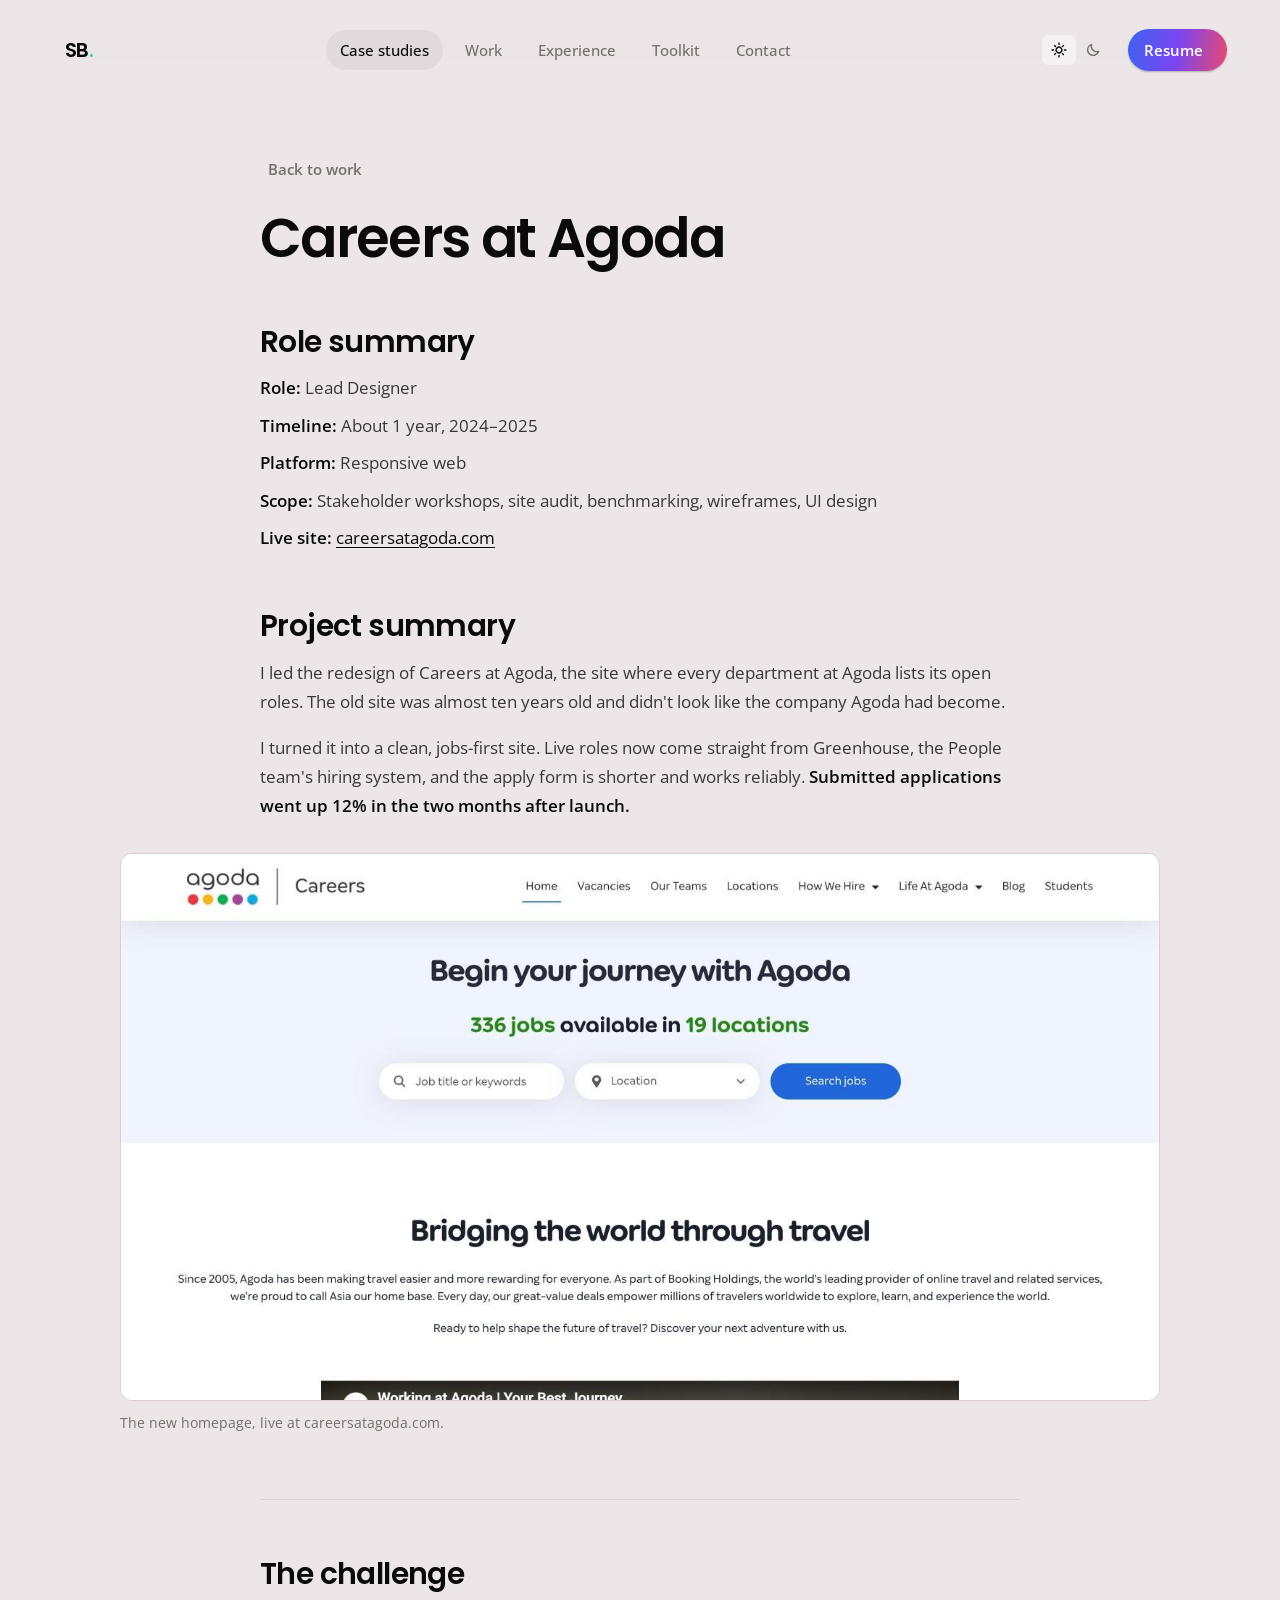
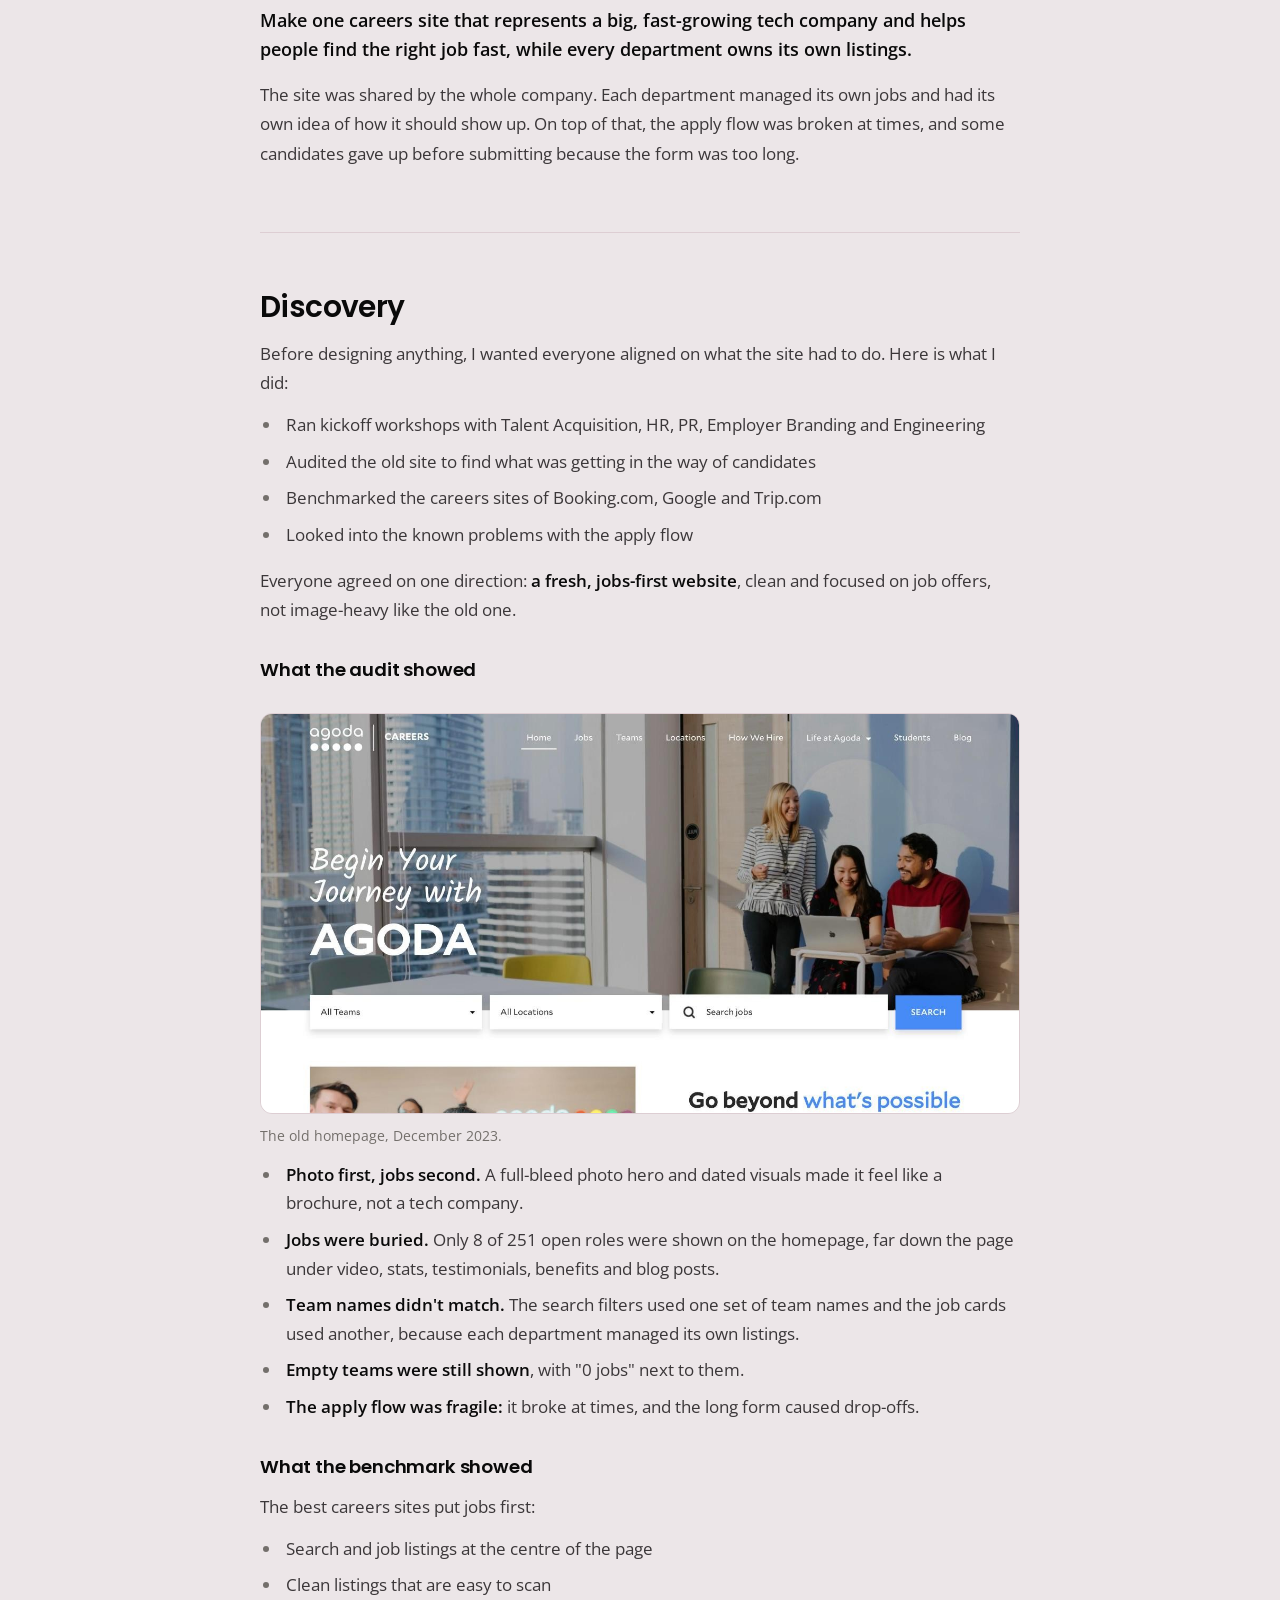
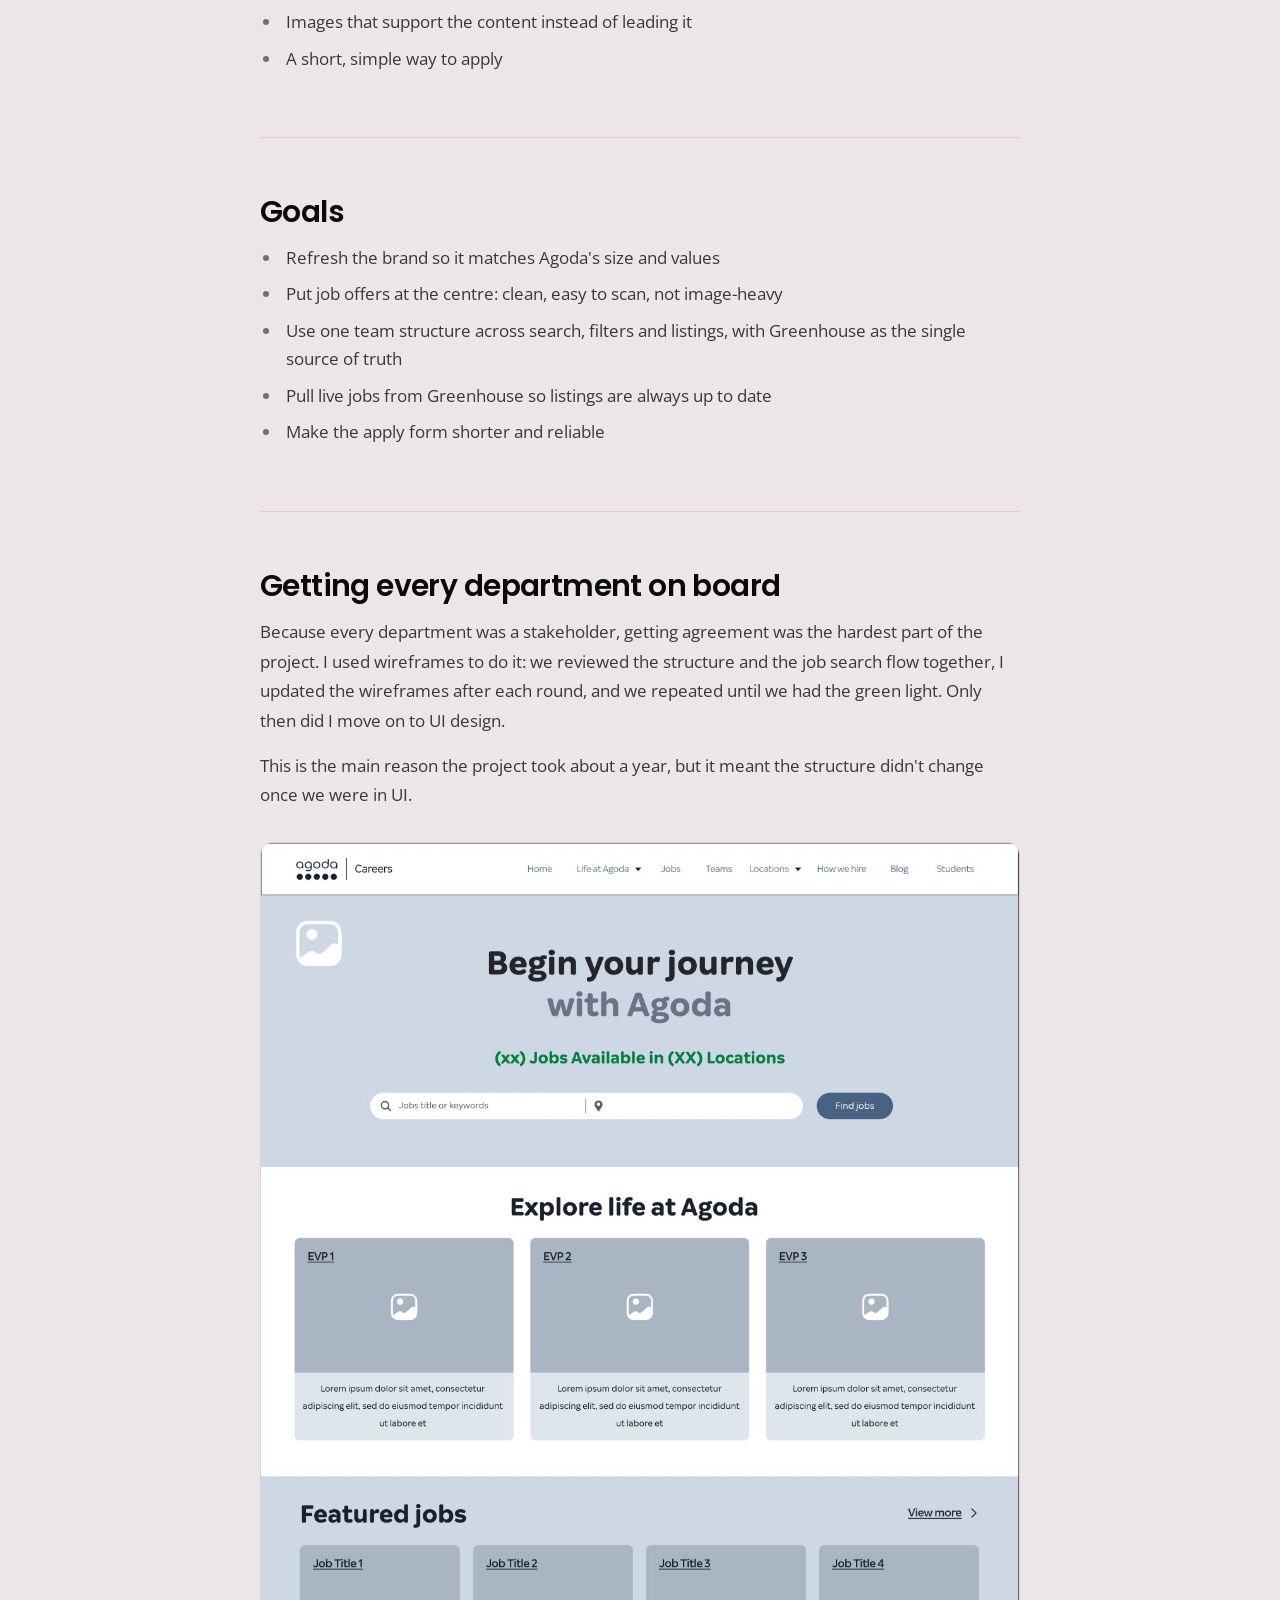
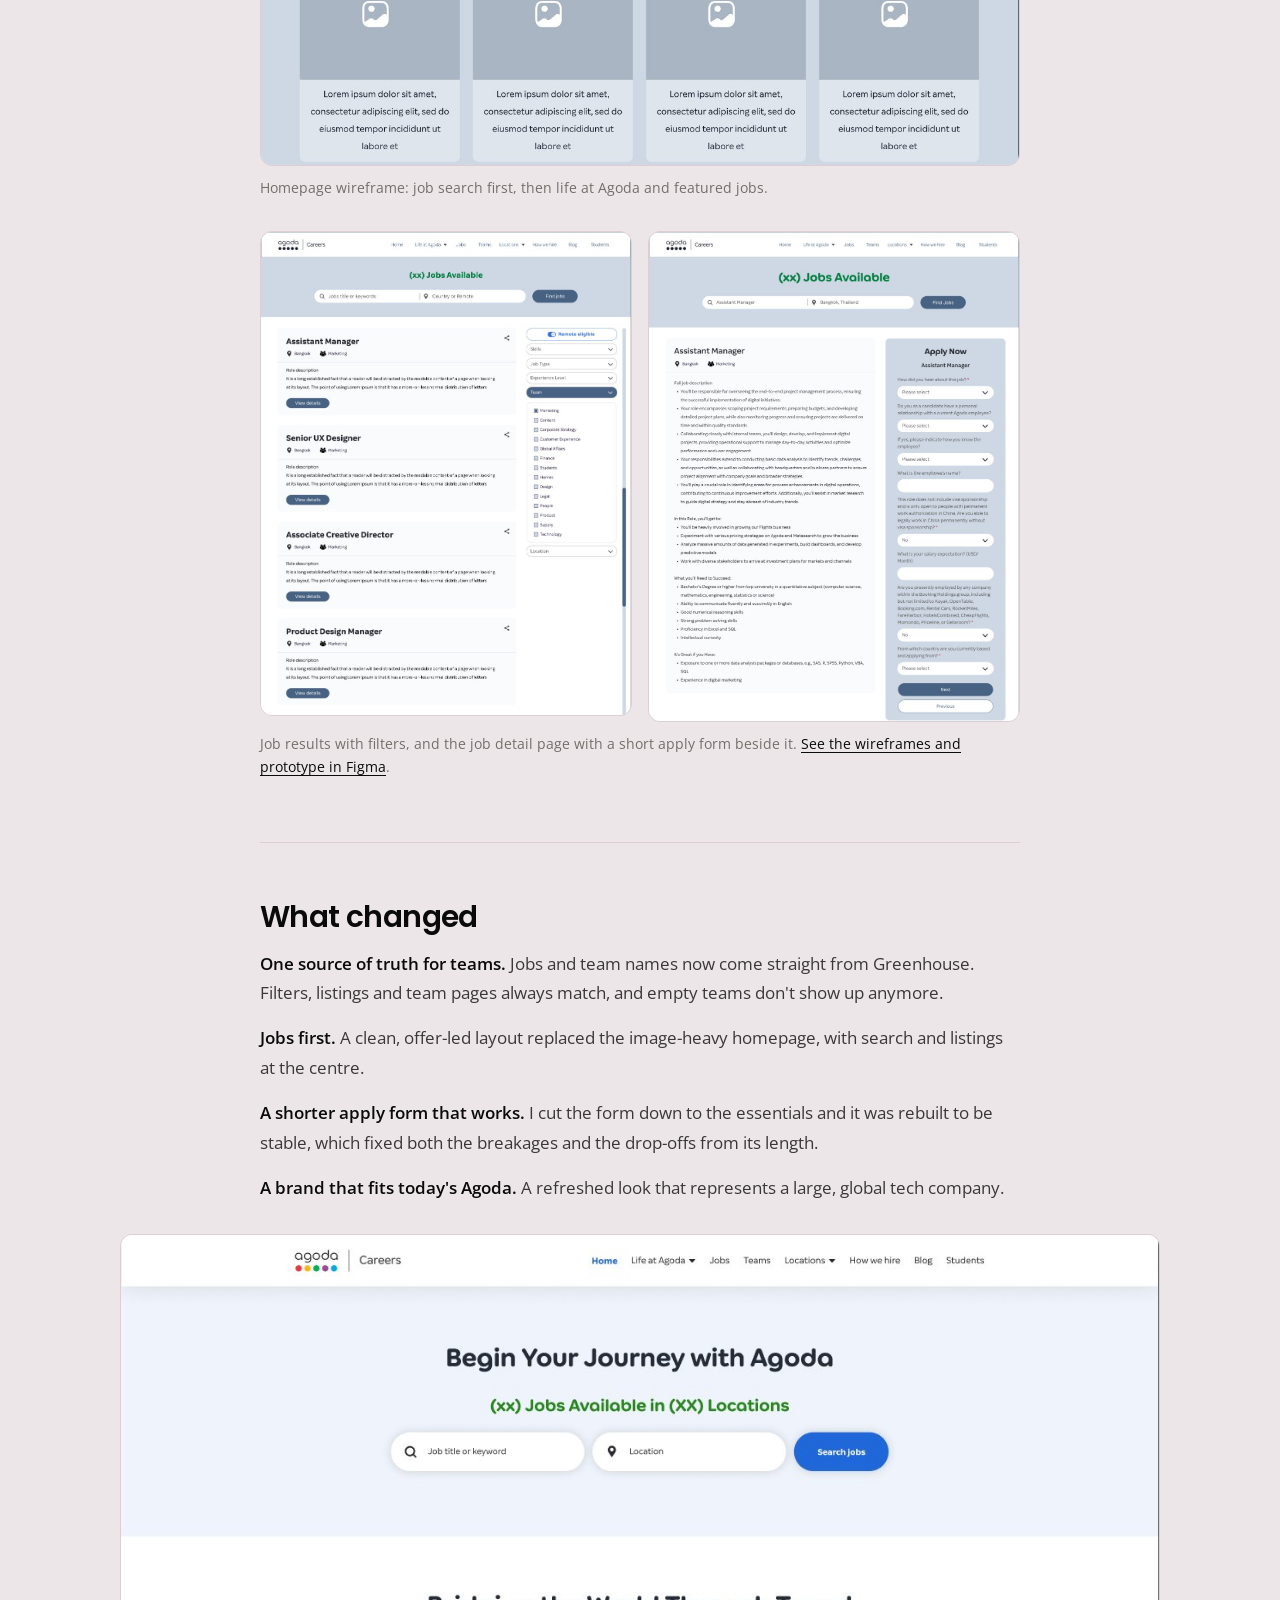
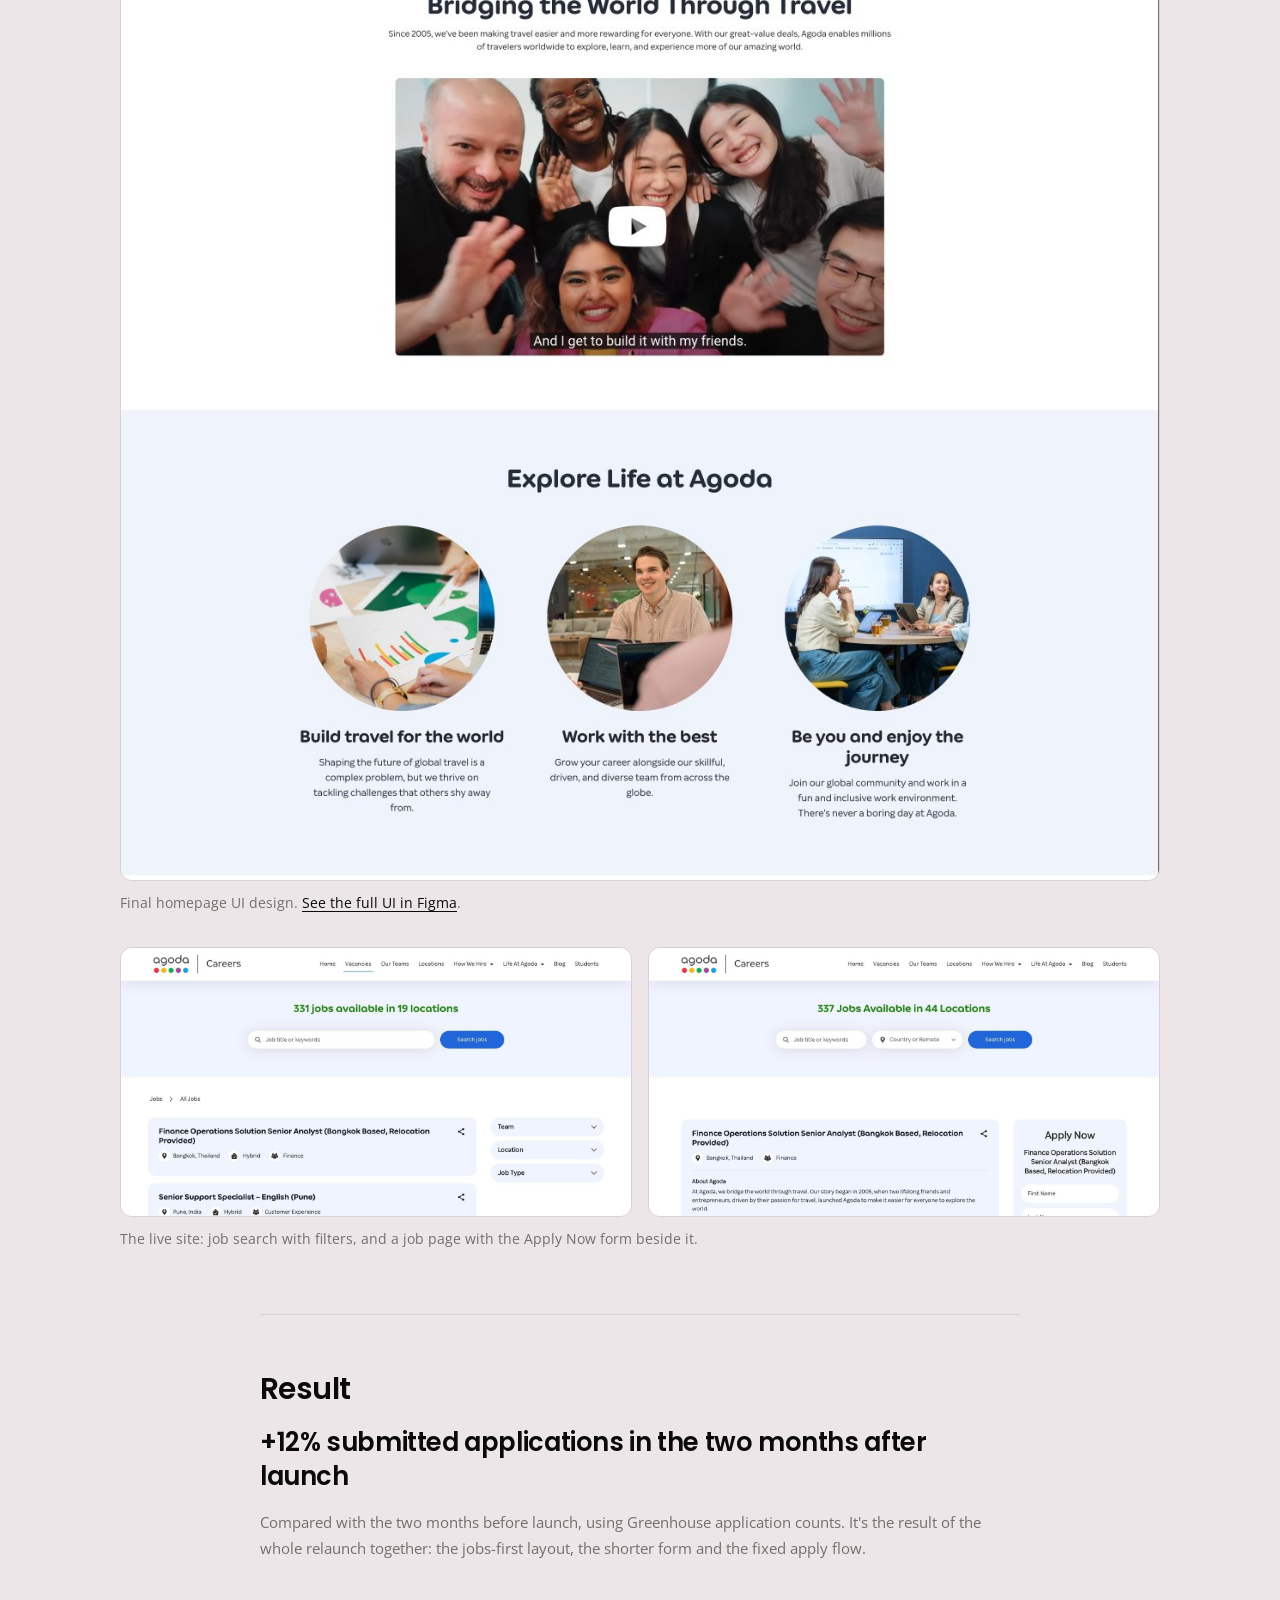
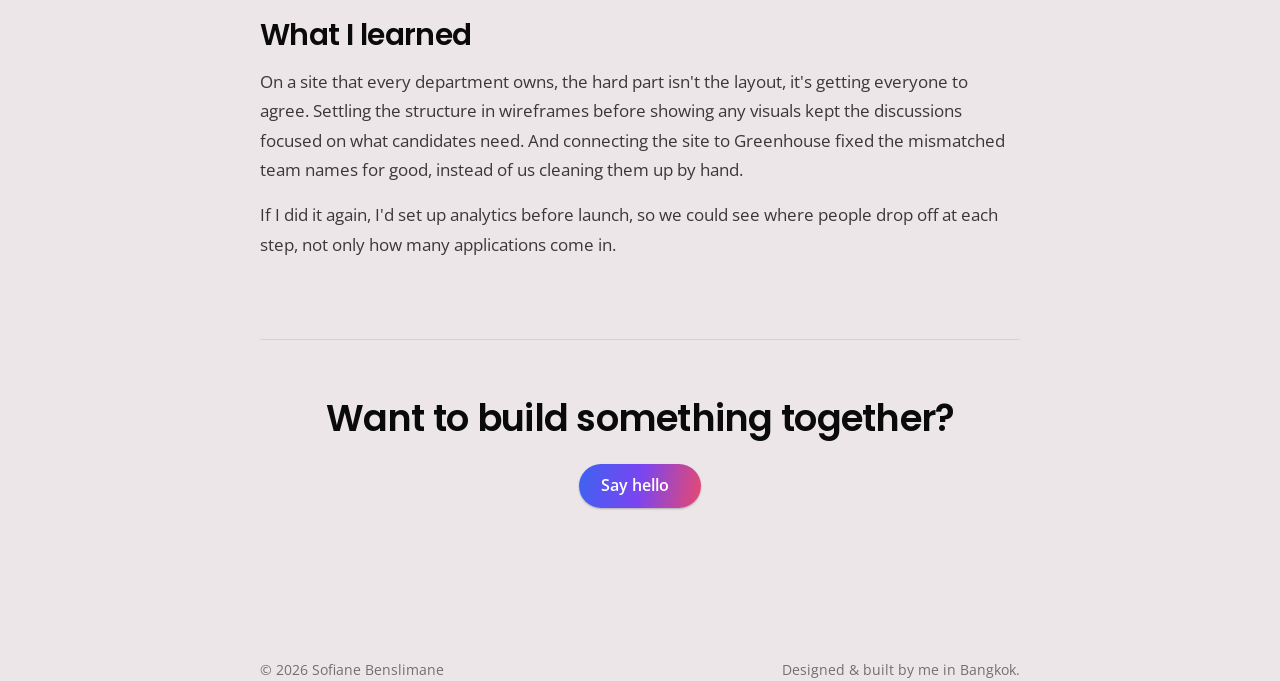
==== commit ef5019e3: "Case study: add Figma wireframes/UI and live site screenshots Replaces the image placeholders on the" ====
--- a/careers-at-agoda.html
+++ b/careers-at-agoda.html
@@ -94,8 +94,8 @@
         <p>I turned it into a clean, jobs-first site. Live roles now come straight from Greenhouse, the People team's hiring system, and the apply form is shorter and works reliably. <b>Submitted applications went up 12% in the two months after launch.</b></p>
 
         <figure class="wide">
-            <!-- REPLACE: new homepage, desktop. Save as images/careers-at-agoda/cover.jpg (2400x1500) -->
-            <div class="cs-placeholder"><div><strong>New homepage</strong>images/careers-at-agoda/cover.jpg · 2400×1500</div></div>
+            <img src="images/careers-at-agoda/cover-live-homepage.jpg" width="1432" height="754" decoding="async" alt="The new Careers at Agoda homepage: a light header with the number of open jobs and locations, and job search front and centre.">
+            <figcaption>The new homepage, live at careersatagoda.com.</figcaption>
         </figure>
 
         <hr>
@@ -155,9 +155,15 @@
         <p>Because every department was a stakeholder, getting agreement was the hardest part of the project. I used wireframes to do it: we reviewed the structure and the job search flow together, I updated the wireframes after each round, and we repeated until we had the green light. Only then did I move on to UI design.</p>
         <p>This is the main reason the project took about a year, but it meant the structure didn't change once we were in UI.</p>
         <figure>
-            <!-- REPLACE: key wireframes, e.g. homepage + job search -->
-            <div class="cs-placeholder"><div><strong>Wireframes: homepage and job search</strong>images/careers-at-agoda/wireframes.jpg · 2400×1500</div></div>
-            <figcaption>Wireframes used in the review rounds with each department.</figcaption>
+            <img src="images/careers-at-agoda/wireframe-home.jpg" width="1200" height="1460" loading="lazy" decoding="async" alt="Wireframe of the new homepage: job search at the top, followed by life at Agoda highlights and featured jobs.">
+            <figcaption>Homepage wireframe: job search first, then life at Agoda and featured jobs.</figcaption>
+        </figure>
+        <figure>
+            <div class="cs-pair">
+                <img src="images/careers-at-agoda/wireframe-job-results.jpg" width="905" height="1180" loading="lazy" decoding="async" alt="Wireframe of the job results page with job cards on the left and team, location and job type filters on the right.">
+                <img src="images/careers-at-agoda/wireframe-apply.jpg" width="958" height="1265" loading="lazy" decoding="async" alt="Wireframe of a job detail page with the full description and an Apply Now form beside it.">
+            </div>
+            <figcaption>Job results with filters, and the job detail page with a short apply form beside it. <a class="cs-link" href="https://www.figma.com/design/ds9gCRlQwF9NuN6ZoB7Jbi/Projects---Sofiane?node-id=1-28502" target="_blank" rel="noopener noreferrer">See the wireframes and prototype in Figma</a>.</figcaption>
         </figure>
 
         <hr>
@@ -168,8 +174,15 @@
         <p><b>A shorter apply form that works.</b> I cut the form down to the essentials and it was rebuilt to be stable, which fixed both the breakages and the drop-offs from its length.</p>
         <p><b>A brand that fits today's Agoda.</b> A refreshed look that represents a large, global tech company.</p>
         <figure class="wide">
-            <!-- REPLACE: final UI screens, e.g. job listing, job detail and apply form (desktop + mobile) -->
-            <div class="cs-placeholder"><div><strong>Final UI: job listing, job detail and apply form</strong>images/careers-at-agoda/ui-screens.jpg · 2400×1500</div></div>
+            <img src="images/careers-at-agoda/ui-design-home.jpg" width="1209" height="1450" loading="lazy" decoding="async" alt="Final UI design of the homepage in Figma: job search, a video introducing Agoda, and life at Agoda highlights.">
+            <figcaption>Final homepage UI design. <a class="cs-link" href="https://www.figma.com/design/ds9gCRlQwF9NuN6ZoB7Jbi/Projects---Sofiane?node-id=0-1" target="_blank" rel="noopener noreferrer">See the full UI in Figma</a>.</figcaption>
+        </figure>
+        <figure class="wide">
+            <div class="cs-pair">
+                <img src="images/careers-at-agoda/live-job-search.jpg" width="1432" height="754" loading="lazy" decoding="async" alt="Live job search page showing the number of jobs, a search bar, job cards and team, location and job type filters.">
+                <img src="images/careers-at-agoda/live-job-detail.jpg" width="1432" height="754" loading="lazy" decoding="async" alt="Live job detail page with the job description and an Apply Now form beside it.">
+            </div>
+            <figcaption>The live site: job search with filters, and a job page with the Apply Now form beside it.</figcaption>
         </figure>
 
         <hr>
--- a/css/case-study.css
+++ b/css/case-study.css
@@ -55,3 +55,9 @@
 .cs-cta { margin-top: 80px; padding-top: 56px; border-top: 1px solid var(--line); text-align: center; }
 .cs-cta h2 { margin-top: 0; font-size: clamp(1.6rem, 3.4vw, 2.3rem); }
 .cs-cta .btn { margin-top: 24px; }
+
+/* Two images side by side */
+.cs-pair { display: grid; grid-template-columns: 1fr 1fr; gap: 16px; align-items: start; }
+.cs-pair img { width: 100%; border-radius: 12px; }
+@media (max-width: 600px) { .cs-pair { grid-template-columns: 1fr; } }
+.cs figure img { border: 1px solid var(--line); }
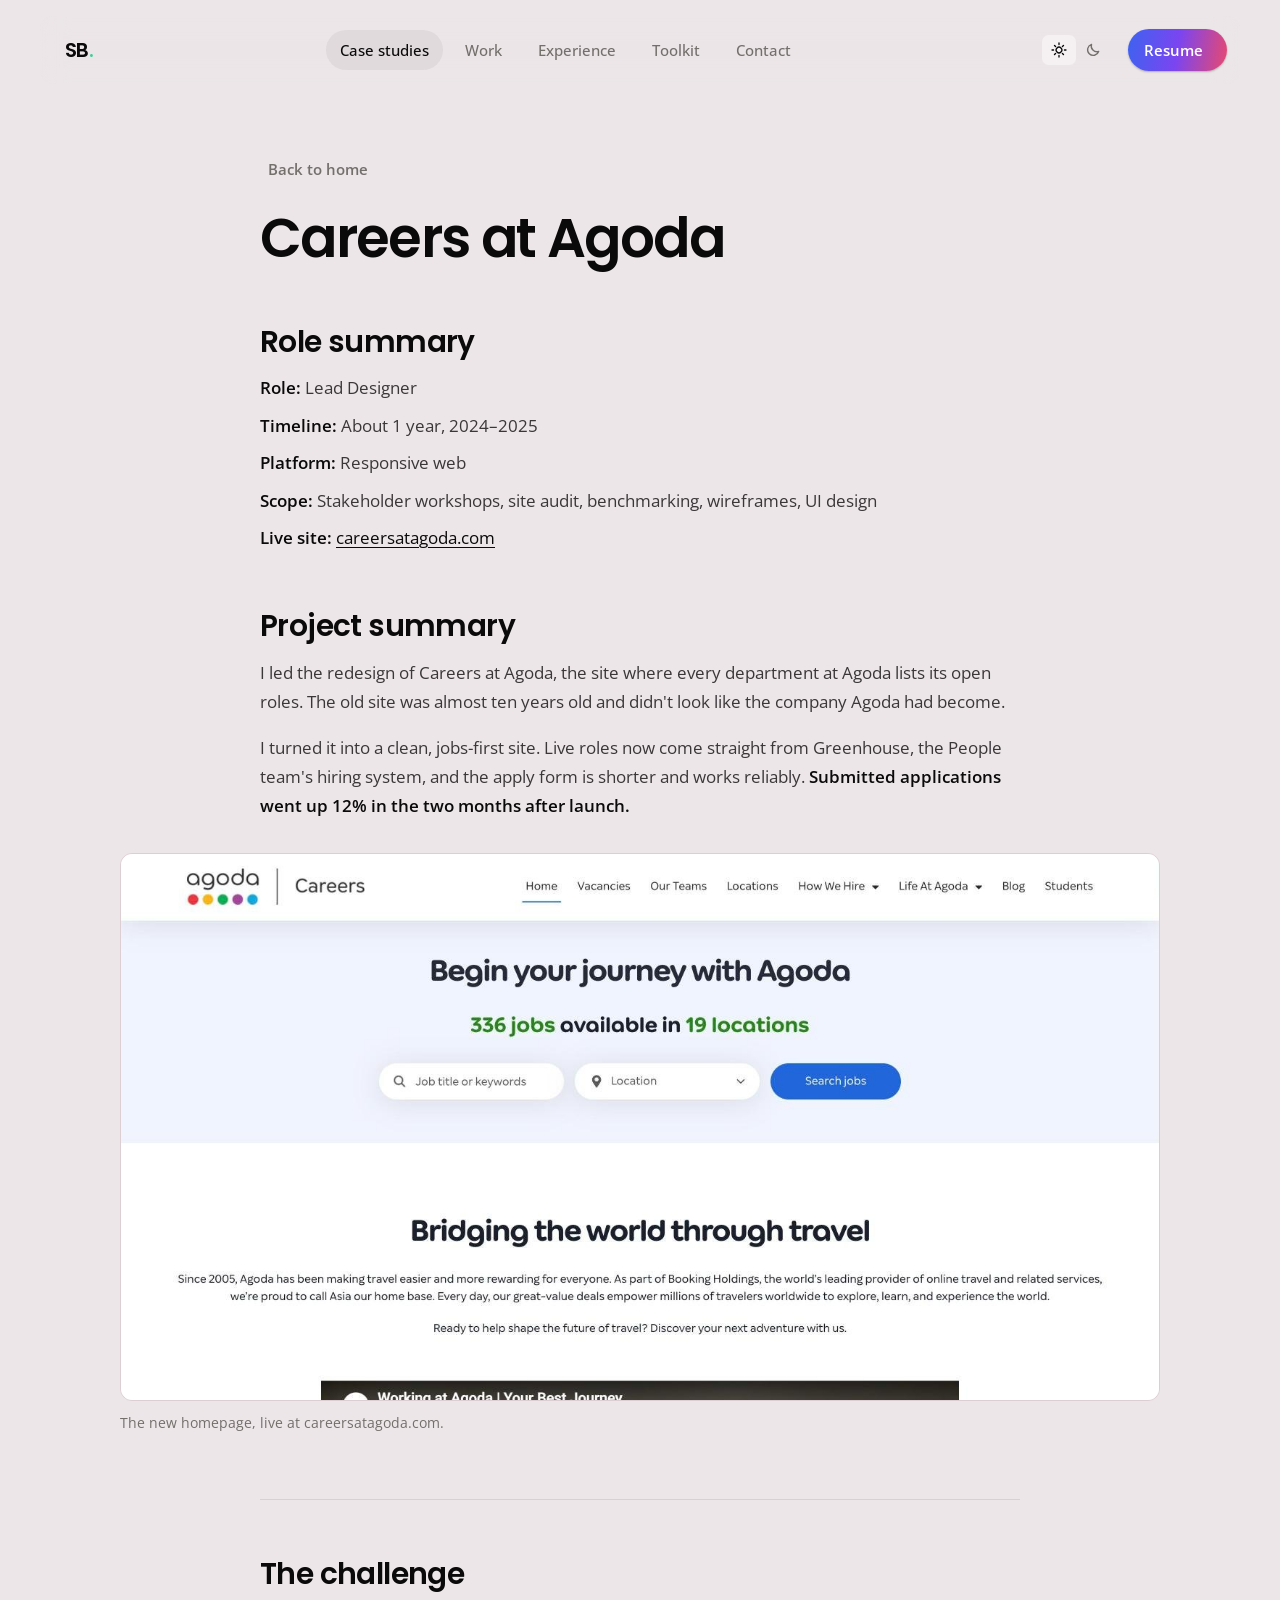
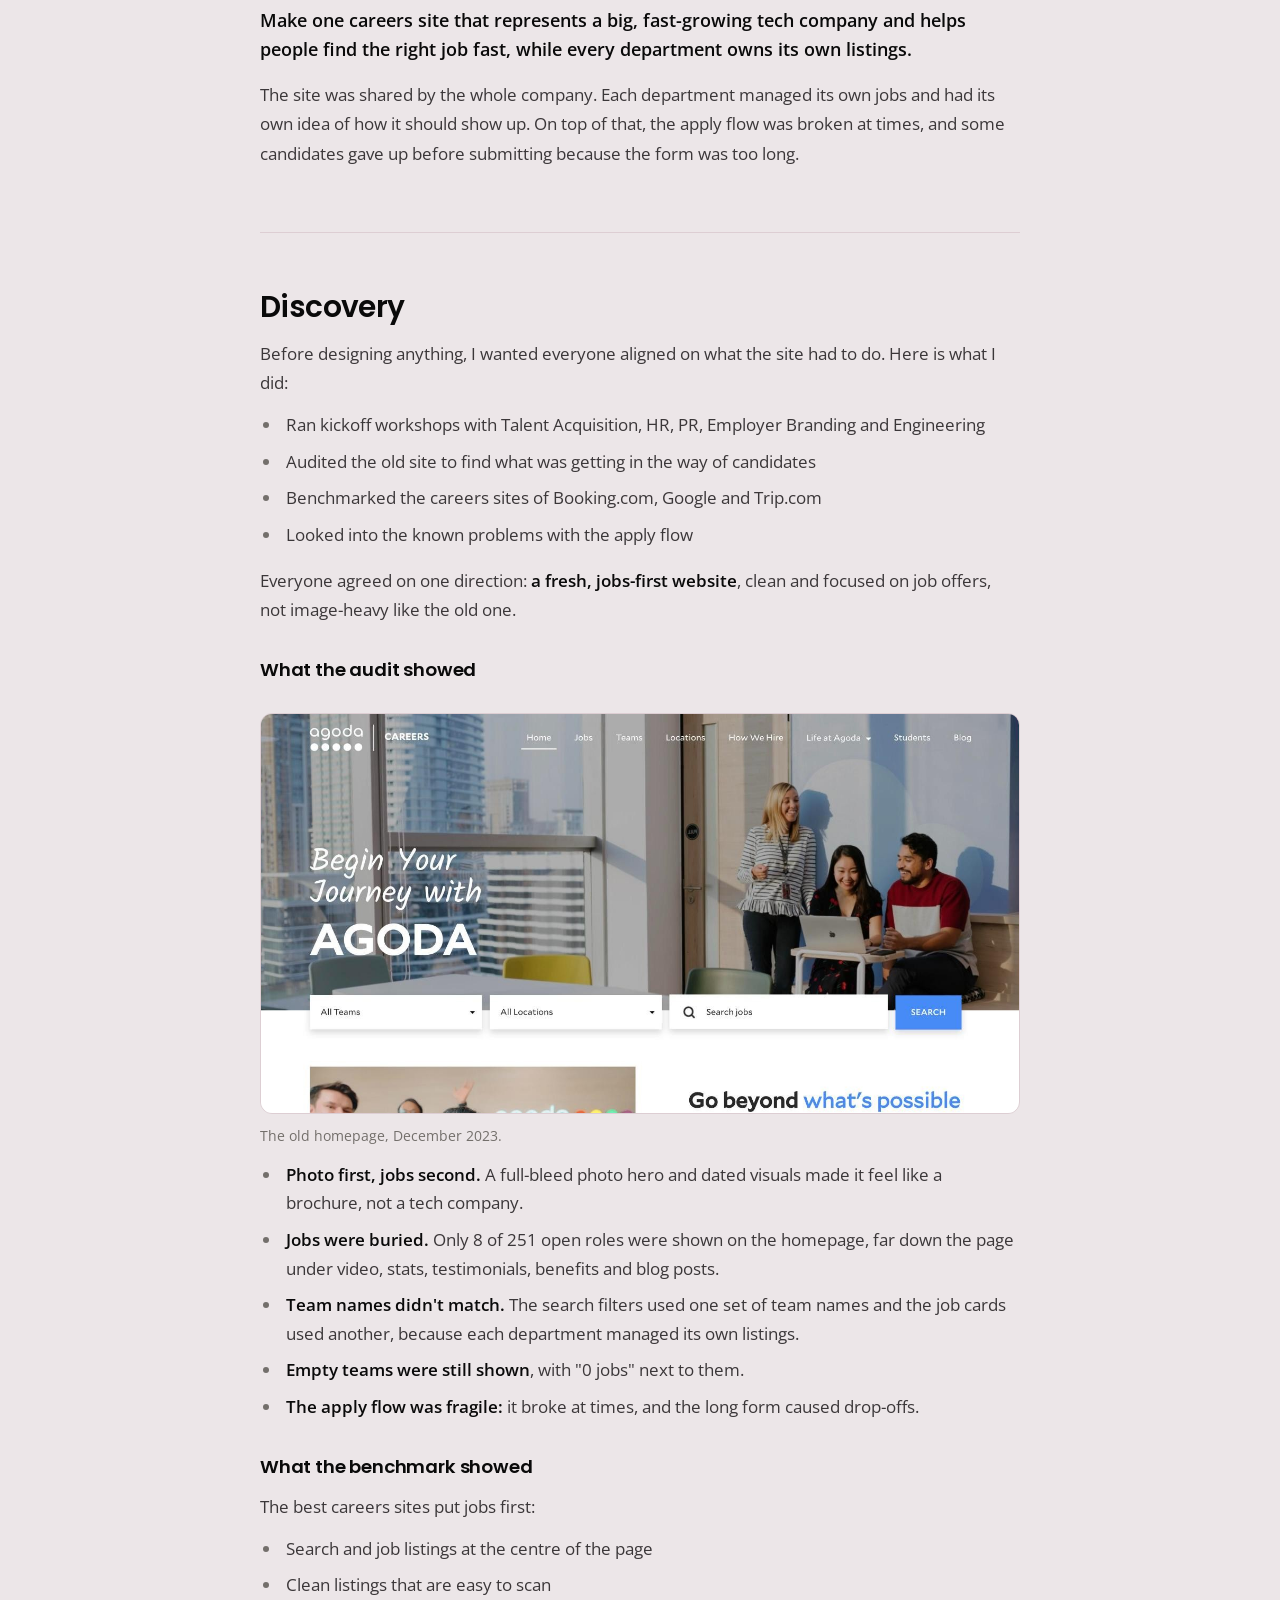
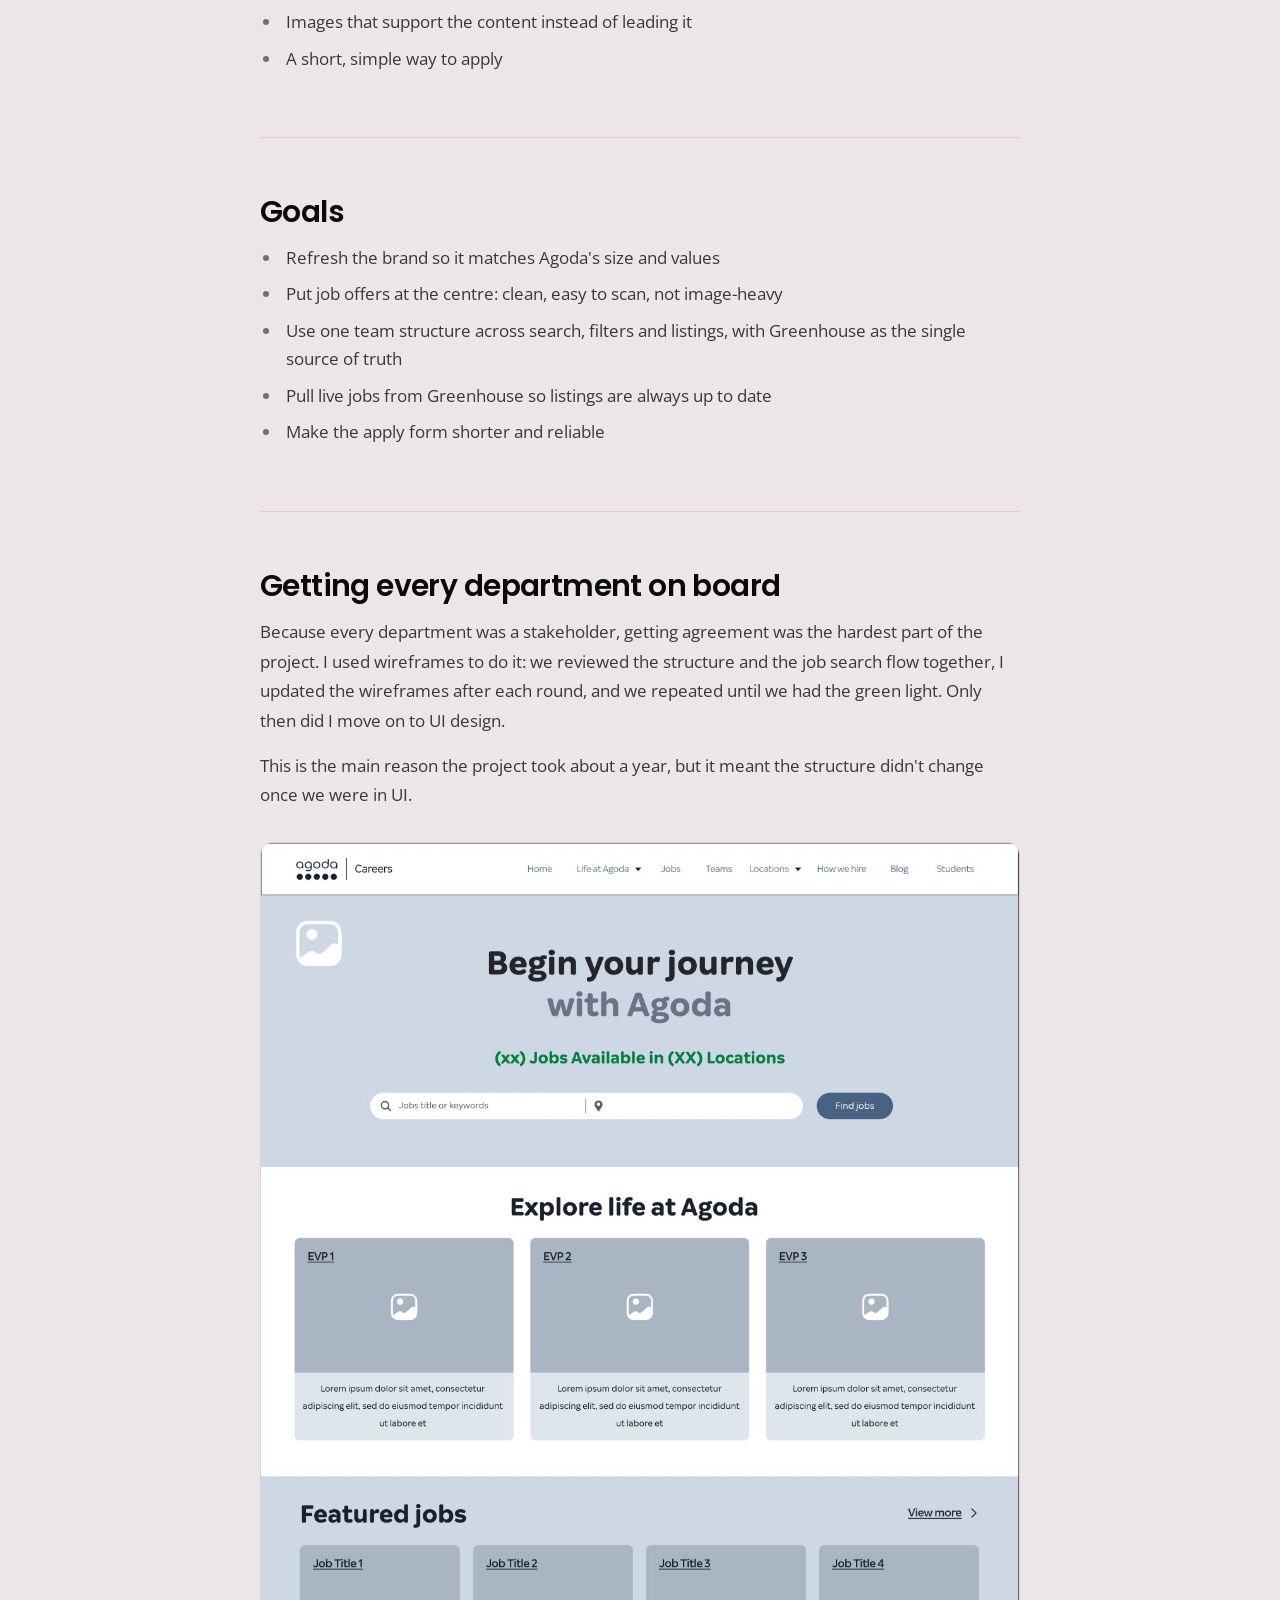
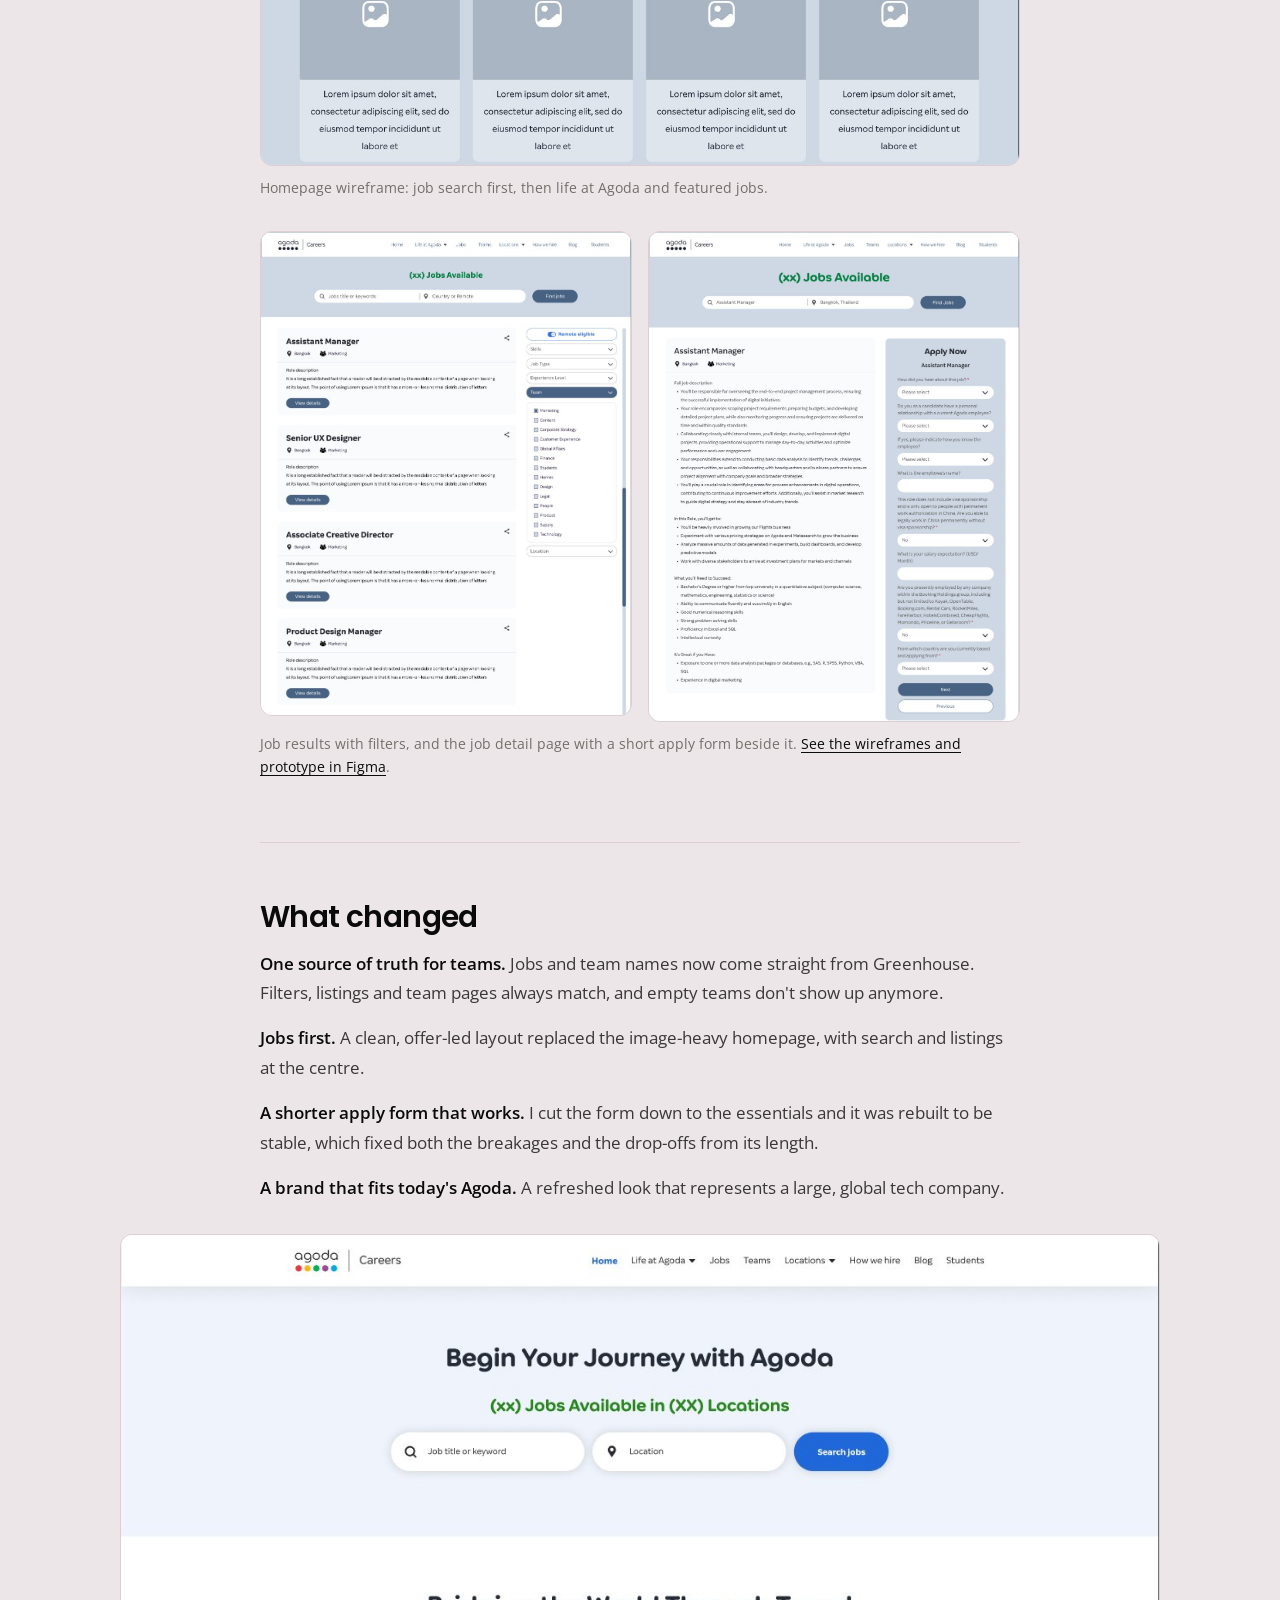
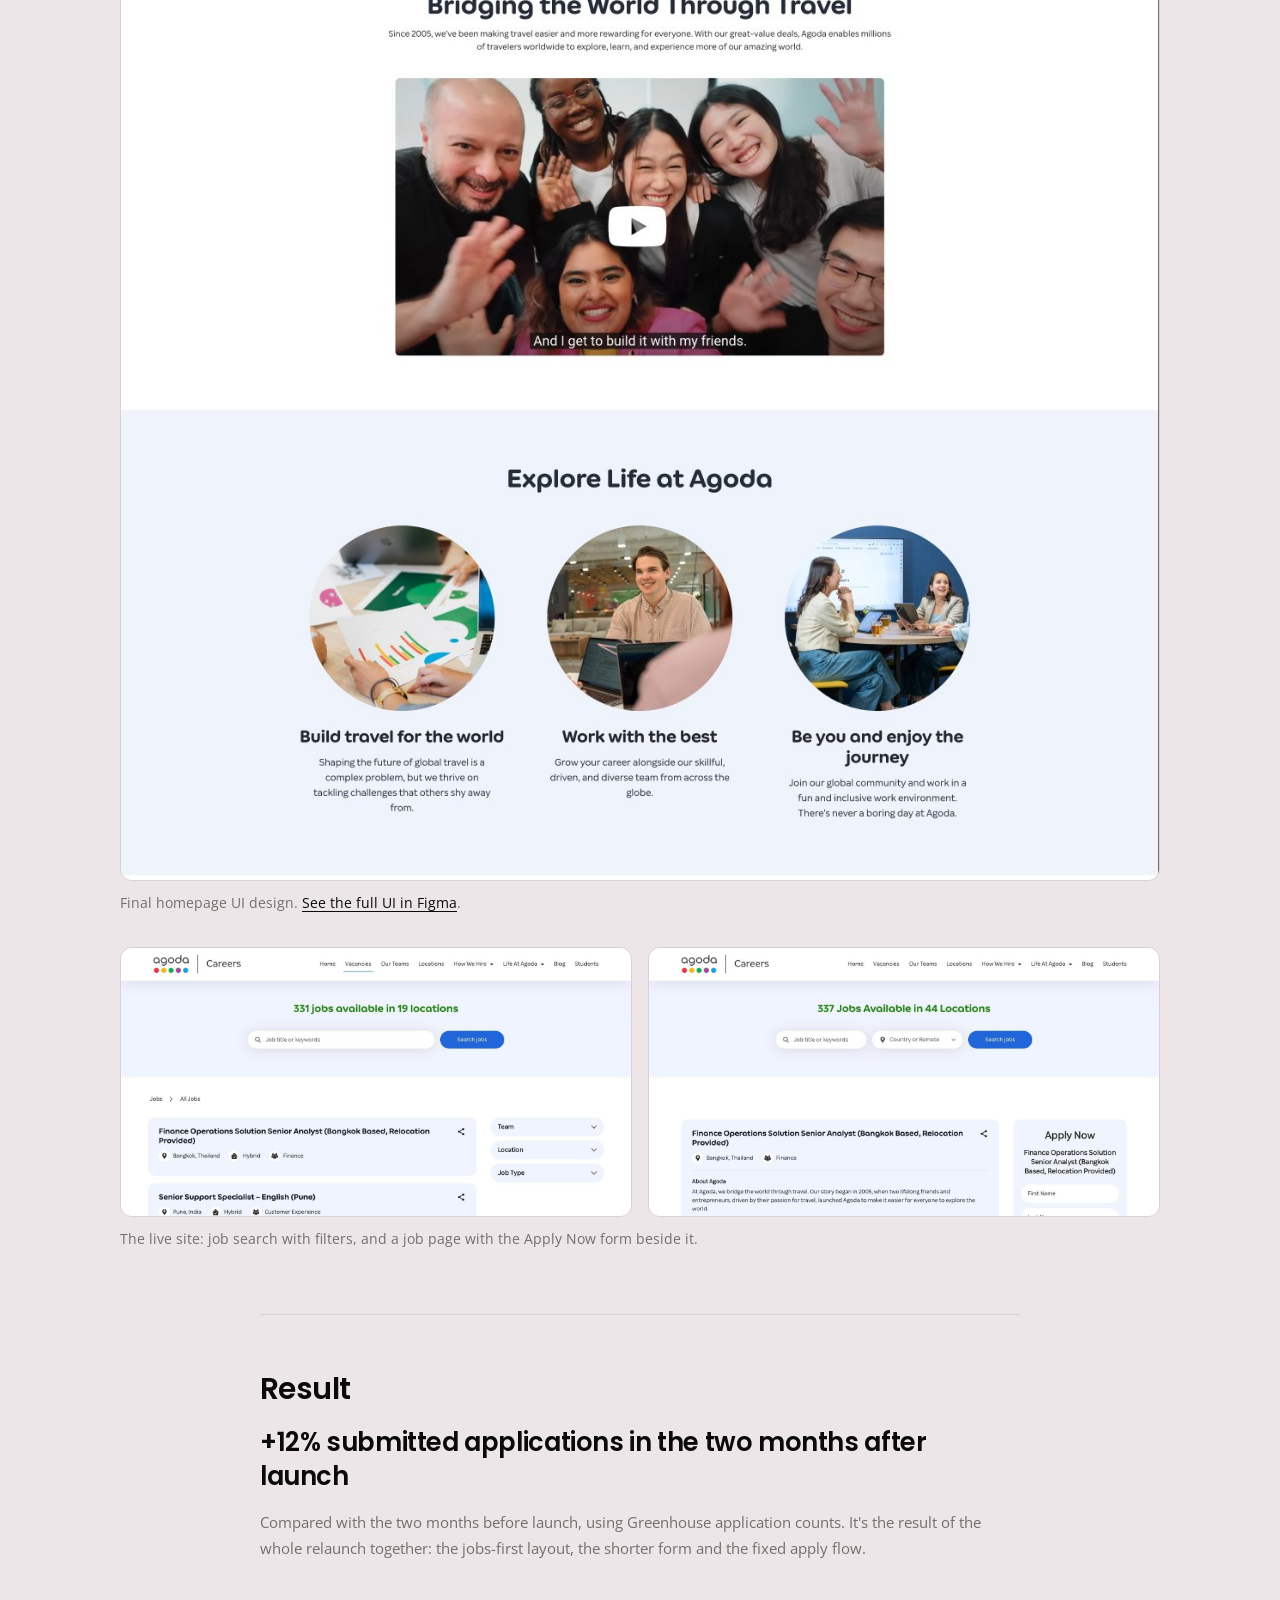
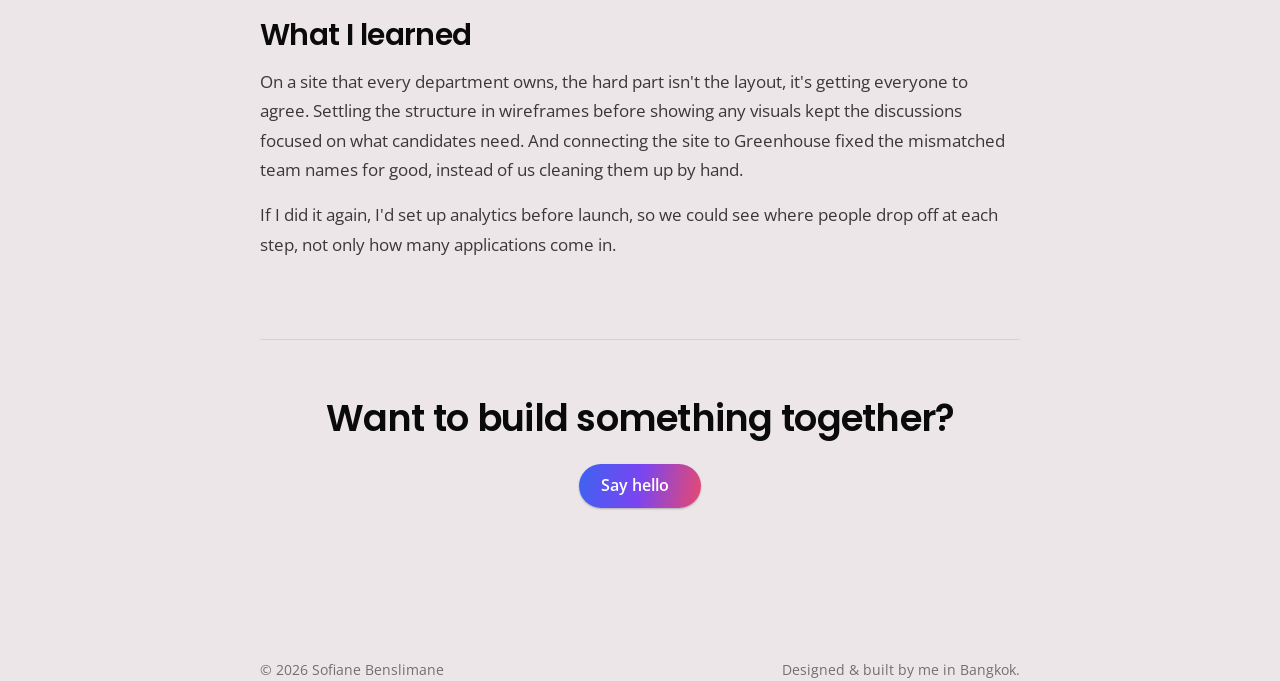
==== commit 8a19b715: "Case study: pin "Back to home" link on the left on wide screens Co-Authored-By: Claude Opus 5.5 <nor" ====
--- a/careers-at-agoda.html
+++ b/careers-at-agoda.html
@@ -76,7 +76,7 @@
     </nav>
 
     <main class="cs">
-        <a class="cs-back" href="index.html#work"><i class="fas fa-arrow-left" aria-hidden="true"></i> Back to work</a>
+        <a class="cs-back" href="index.html"><i class="fas fa-arrow-left" aria-hidden="true"></i> Back to home</a>
 
         <h1>Careers at Agoda</h1>
 
--- a/css/case-study.css
+++ b/css/case-study.css
@@ -61,3 +61,19 @@
 .cs-pair img { width: 100%; border-radius: 12px; }
 @media (max-width: 600px) { .cs-pair { grid-template-columns: 1fr; } }
 .cs figure img { border: 1px solid var(--line); }
+
+/* Back to home: pinned on the left of the page on wide screens */
+@media (min-width: 1400px) {
+	.cs-back {
+		position: fixed; z-index: 105; top: 50%; transform: translateY(-50%);
+		left: max(24px, calc((100vw - 1040px) / 2 - 168px)); /* stays clear of the wide images */
+		padding: 10px 16px 10px 12px; border-radius: 999px;
+		background: var(--glass-strong); border: 1px solid var(--line);
+		-webkit-backdrop-filter: blur(10px); backdrop-filter: blur(10px);
+		transition: color .2s, border-color .2s;
+	}
+	.cs-back:hover { border-color: var(--line-2); }
+	.cs-back i { transition: transform .25s var(--ease); }
+	.cs-back:hover i { transform: translateX(-3px); }
+	.cs h1 { margin-top: 0; }
+}
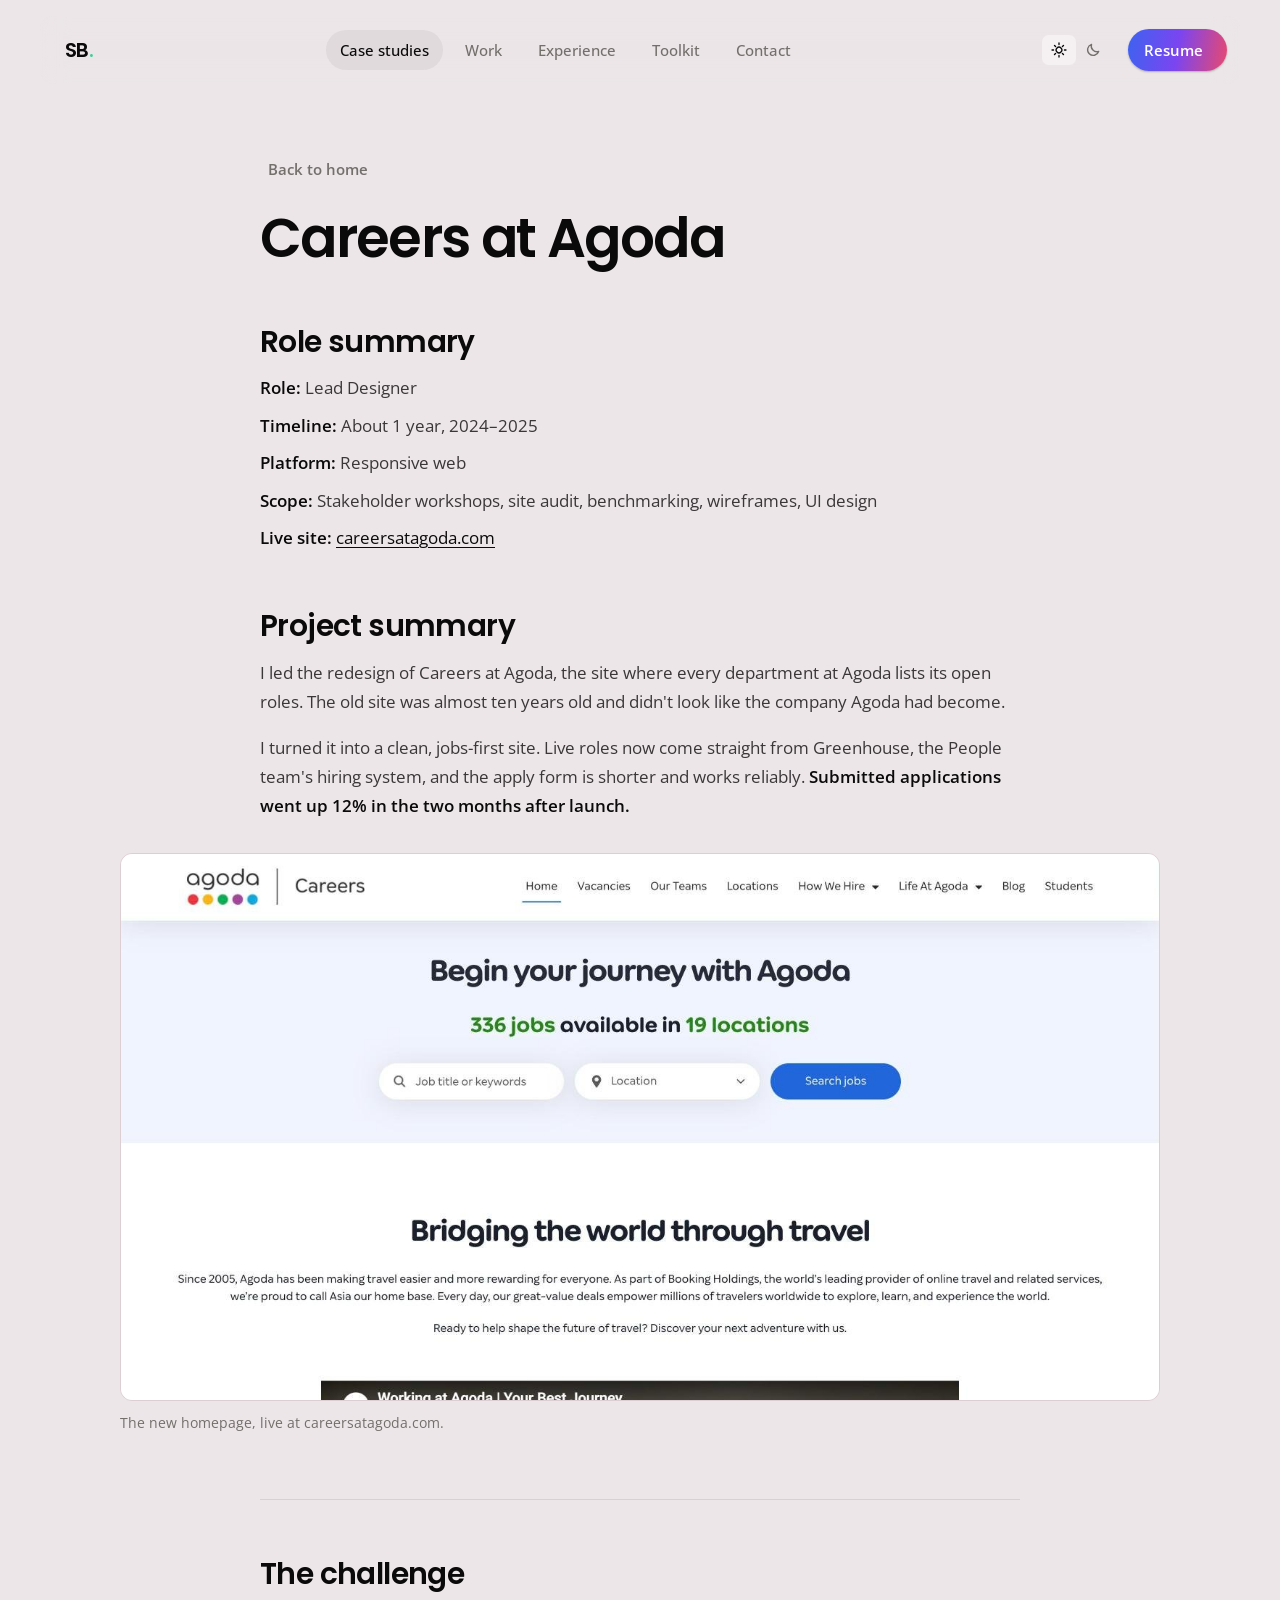
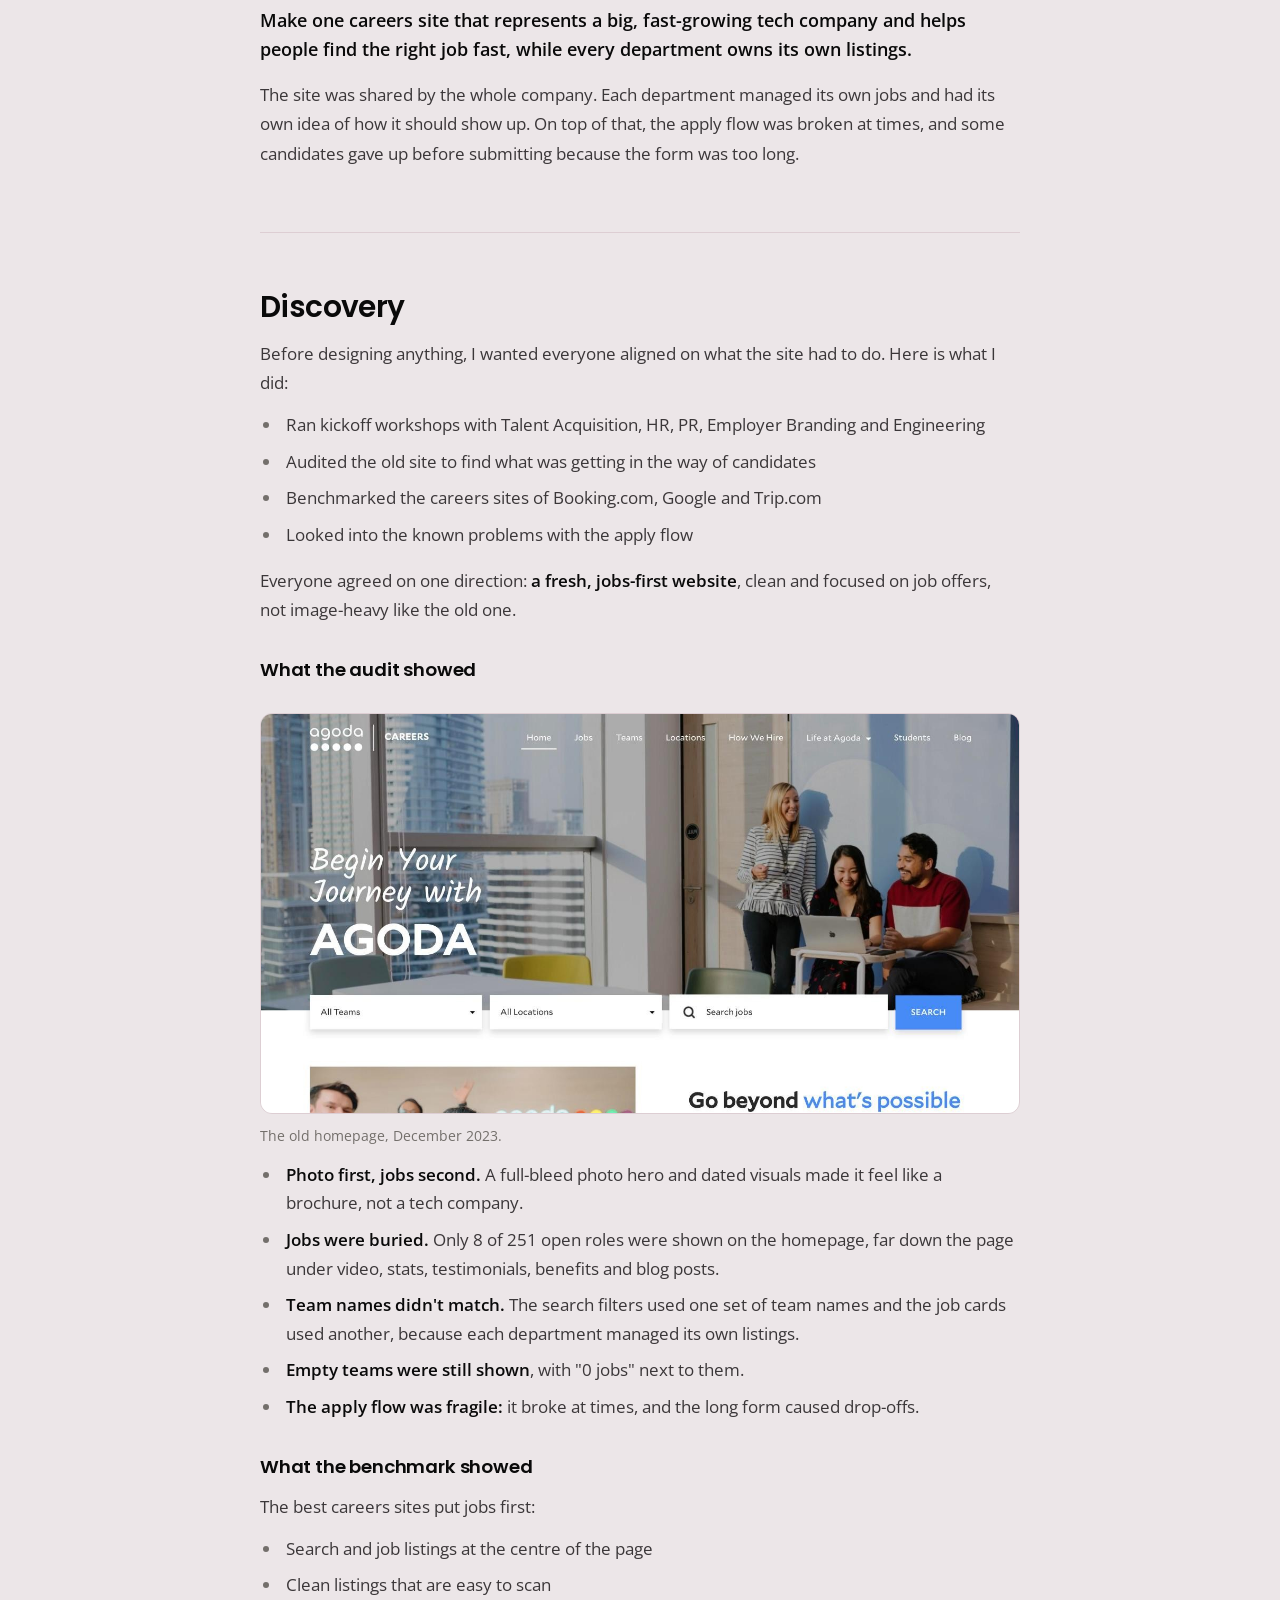
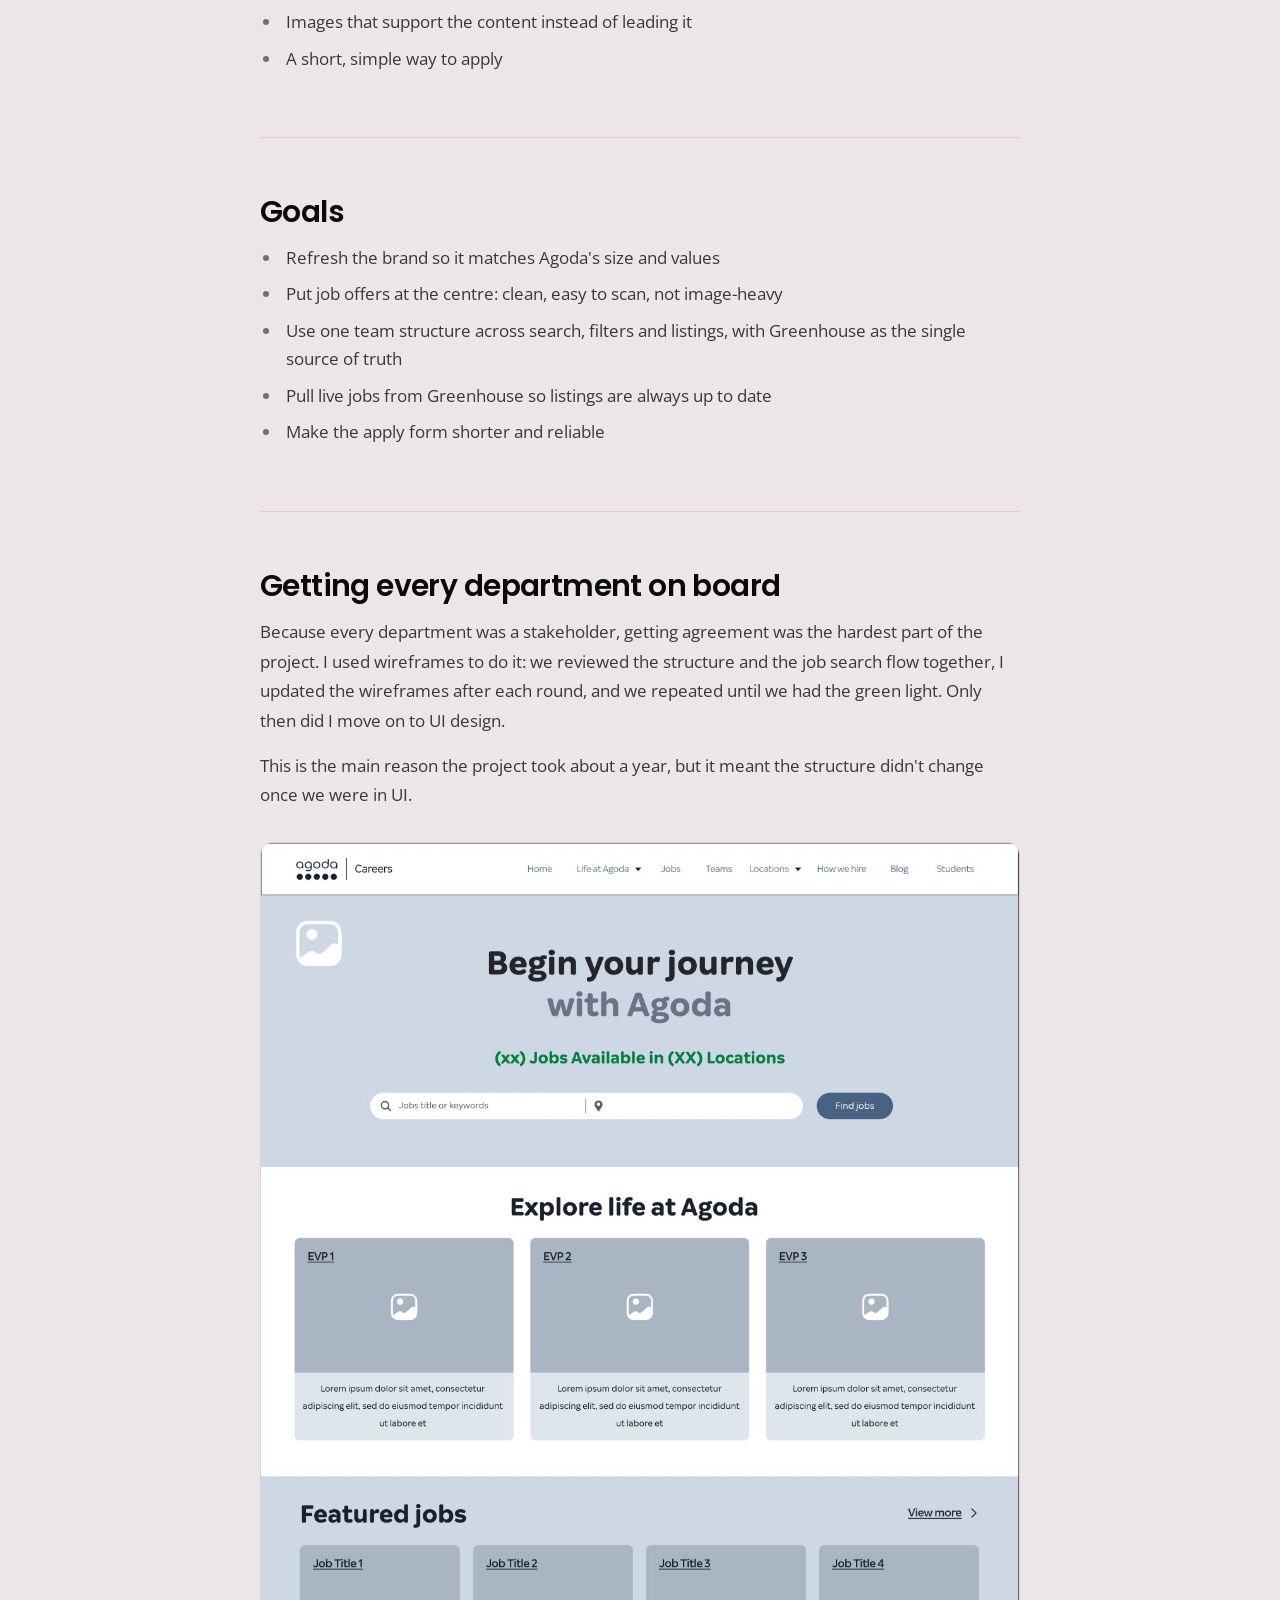
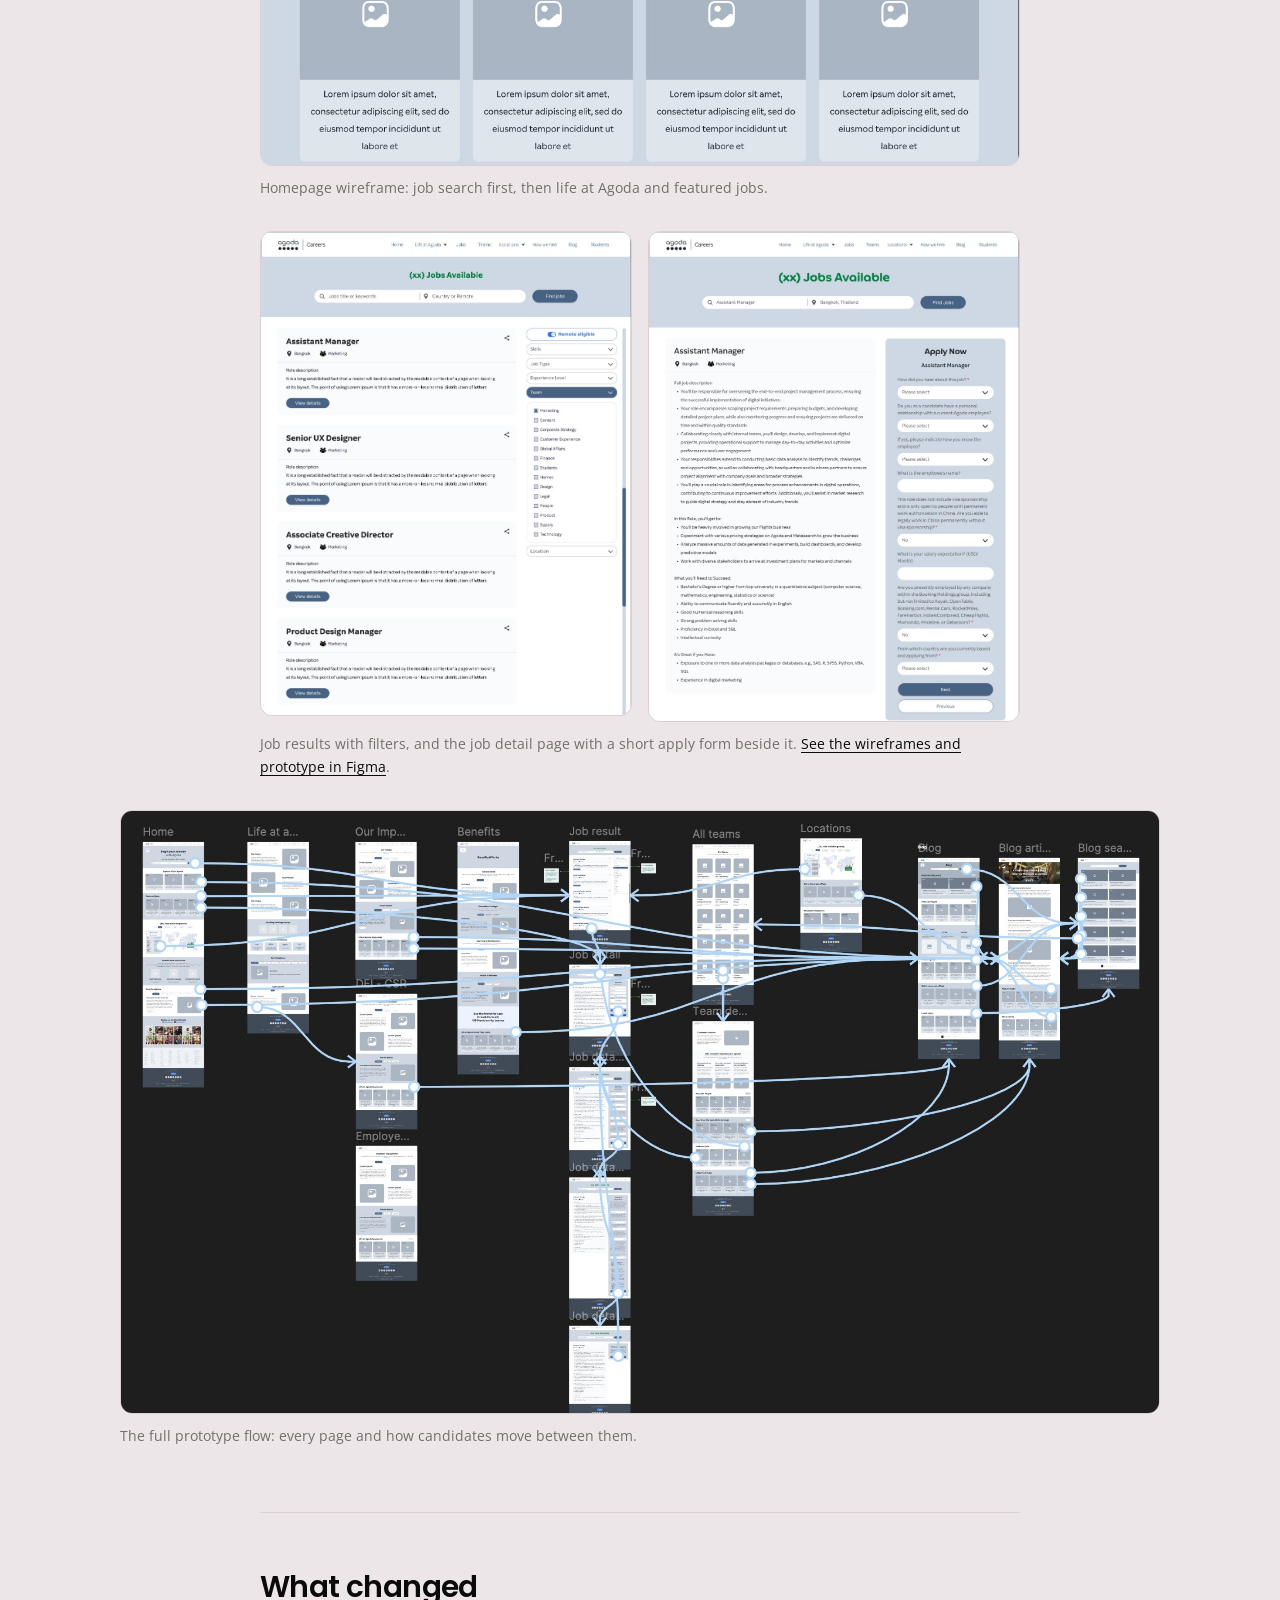
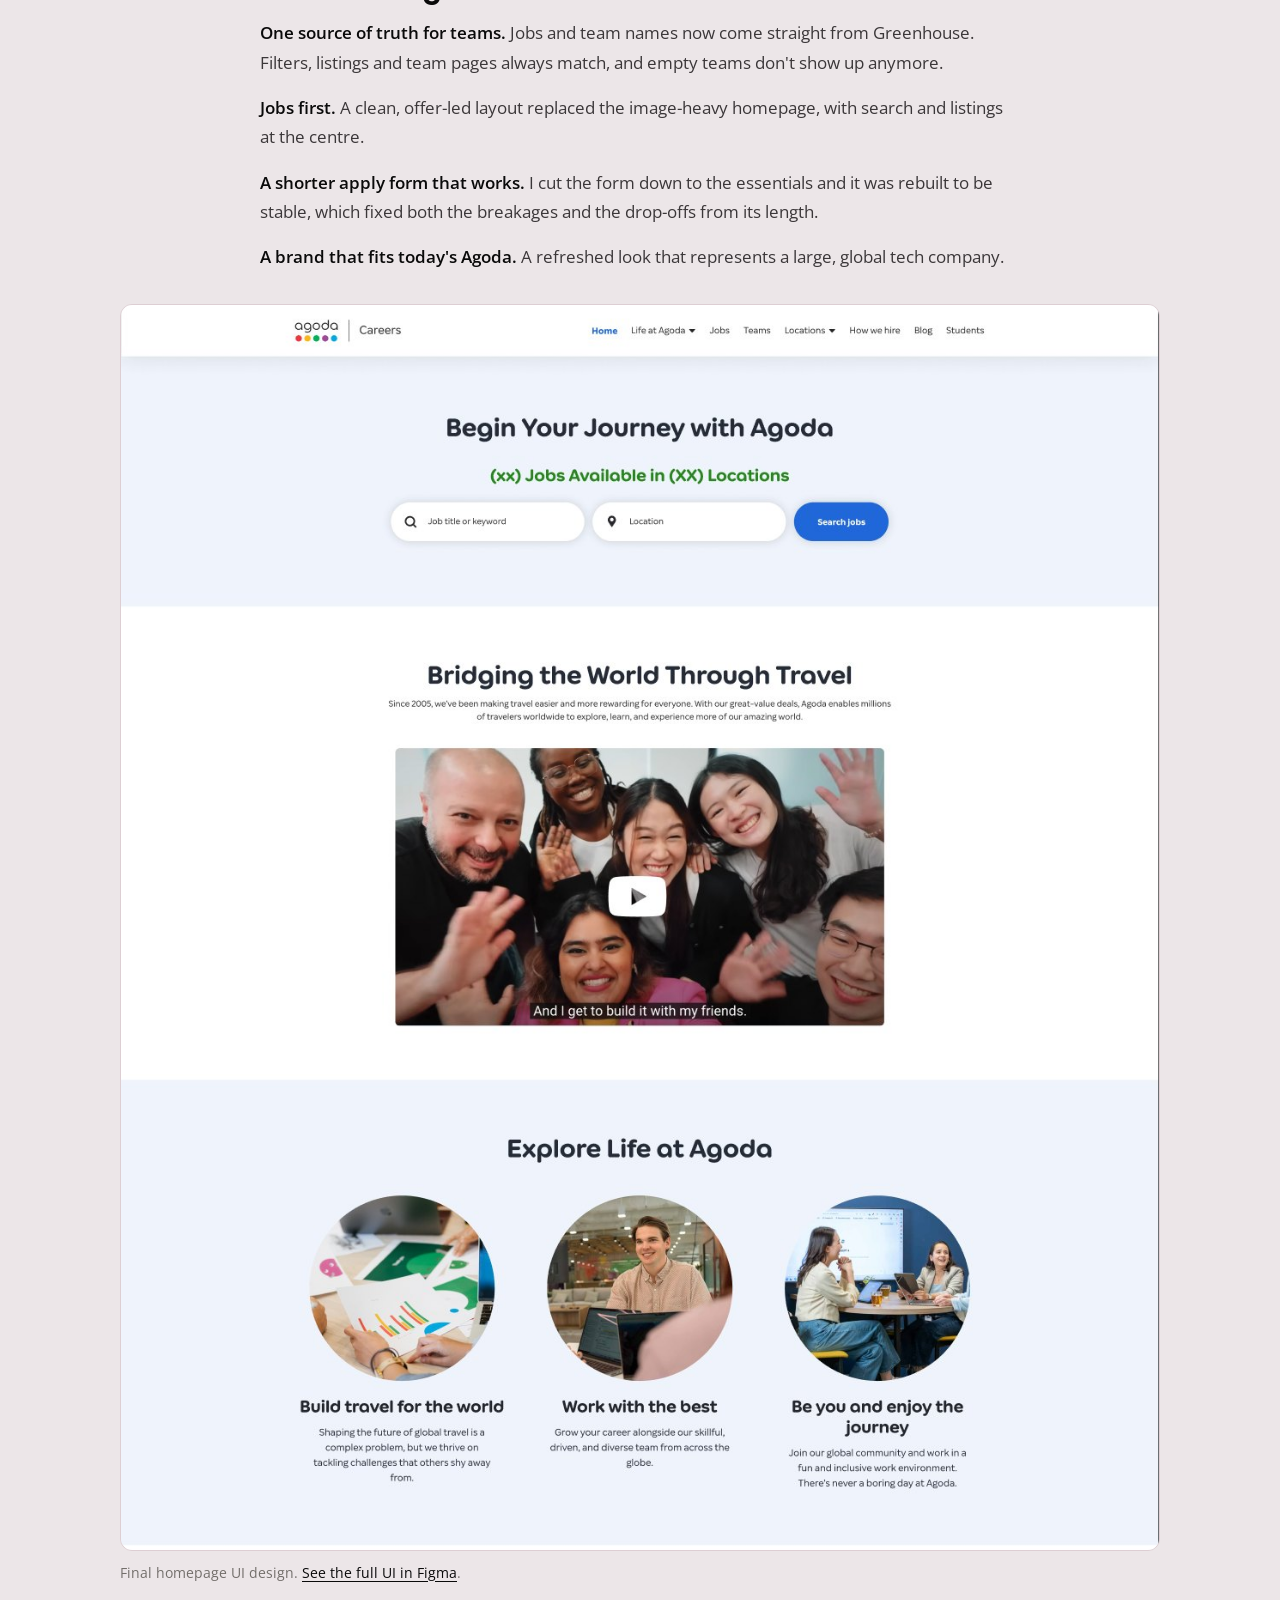
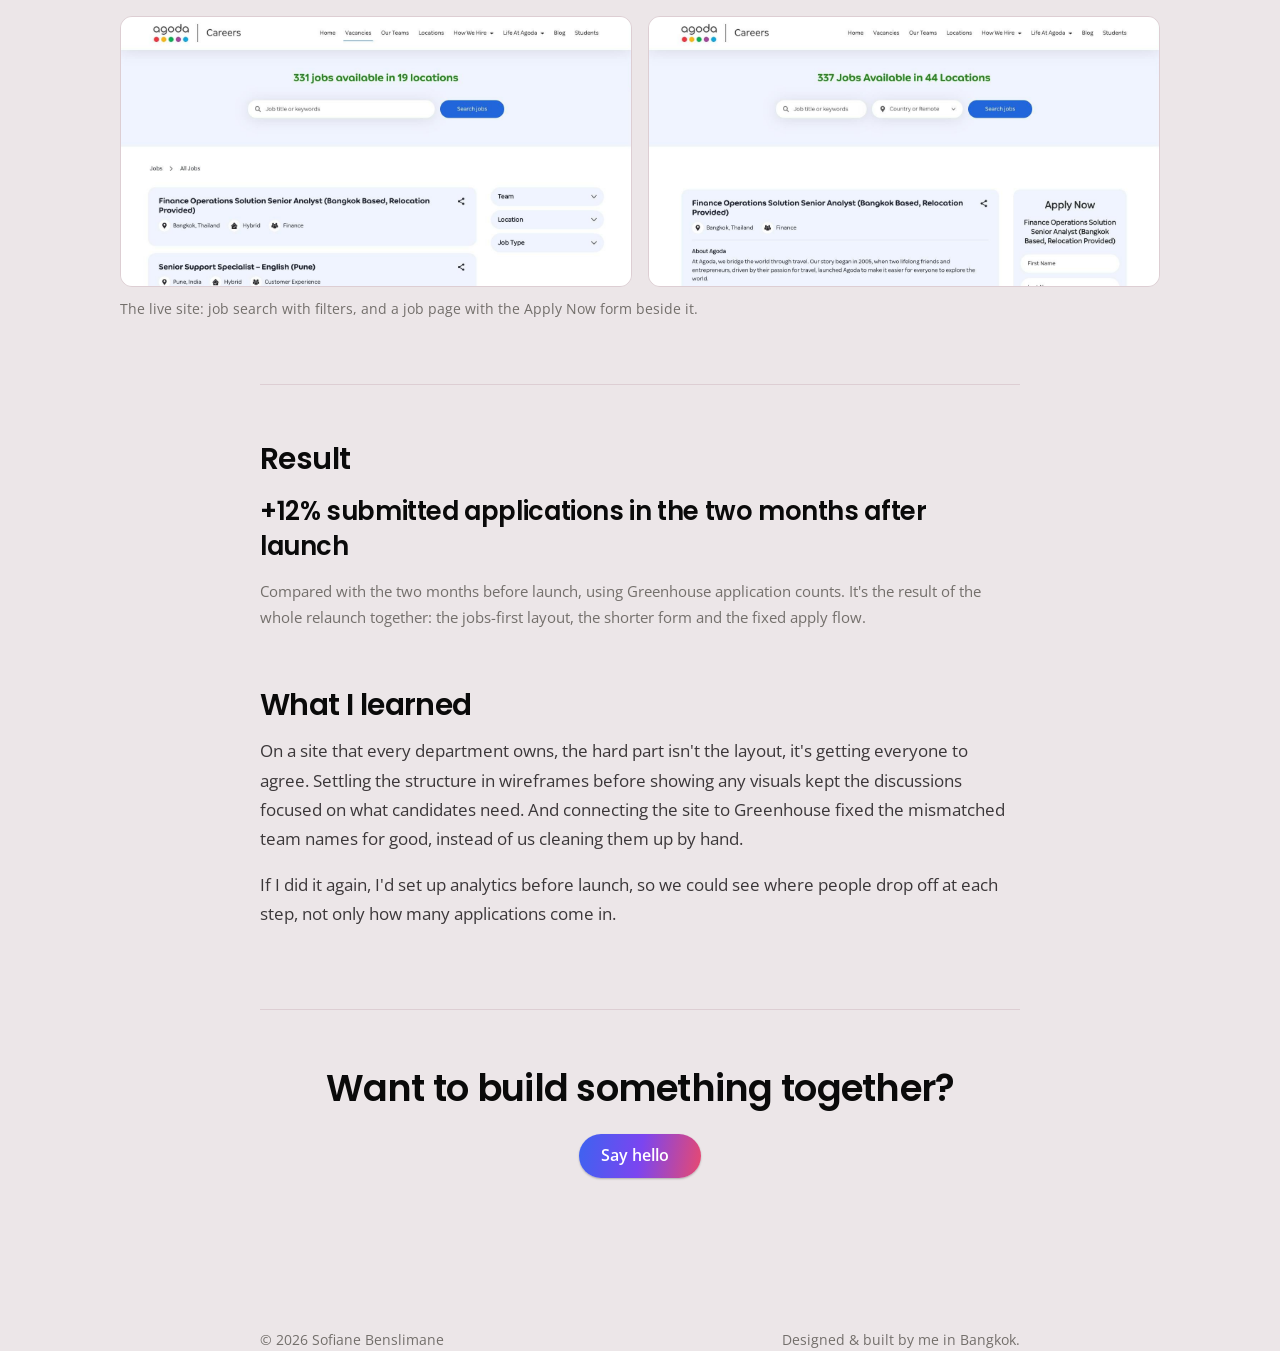
==== commit 51d973e8: "Case study: add the full prototype flow image Co-Authored-By: Claude Opus 5.5 <noreply@anthropic.com" ====
--- a/careers-at-agoda.html
+++ b/careers-at-agoda.html
@@ -165,6 +165,10 @@
             </div>
             <figcaption>Job results with filters, and the job detail page with a short apply form beside it. <a class="cs-link" href="https://www.figma.com/design/ds9gCRlQwF9NuN6ZoB7Jbi/Projects---Sofiane?node-id=1-28502" target="_blank" rel="noopener noreferrer">See the wireframes and prototype in Figma</a>.</figcaption>
         </figure>
+        <figure class="wide">
+            <img src="images/careers-at-agoda/prototype-flow.jpg" width="1858" height="1078" loading="lazy" decoding="async" alt="The full clickable prototype in Figma: every page of the site, from the homepage through job results, job detail and apply, teams, locations and blog, connected by prototype links.">
+            <figcaption>The full prototype flow: every page and how candidates move between them.</figcaption>
+        </figure>
 
         <hr>
 
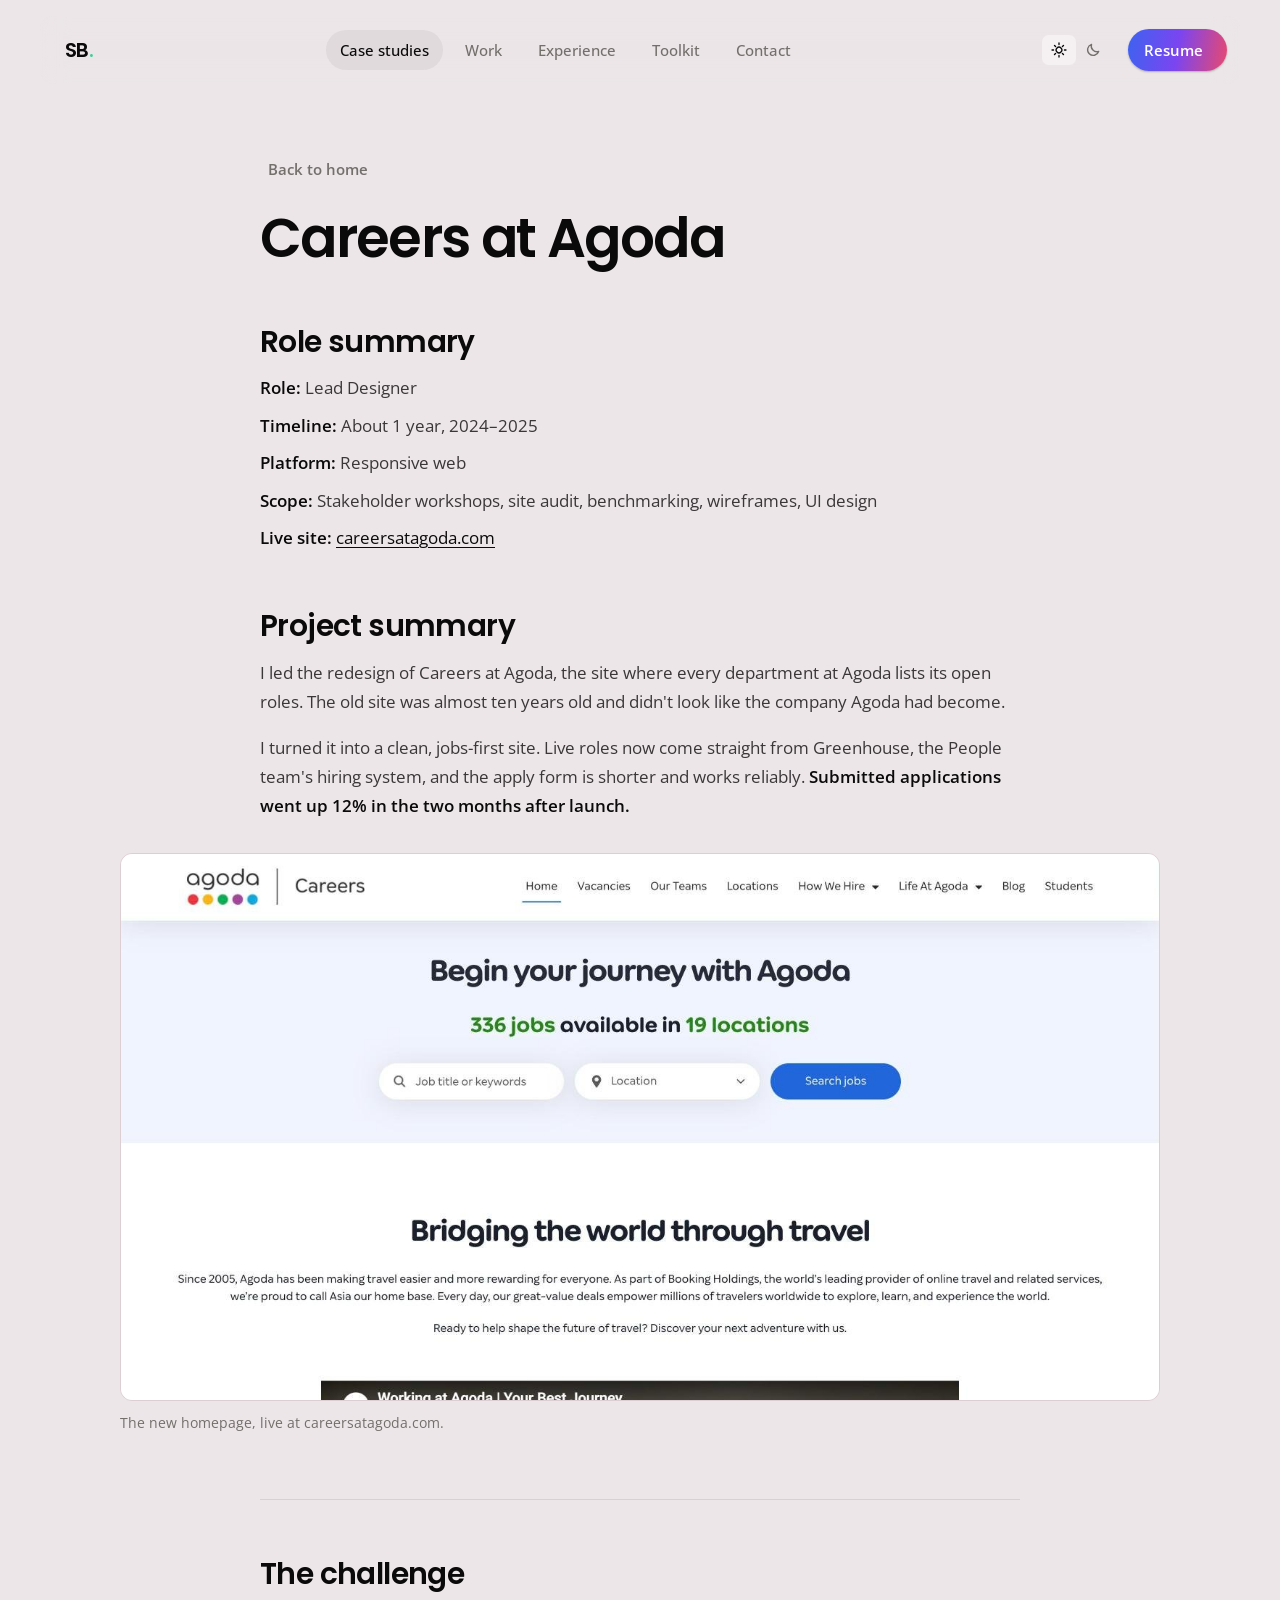
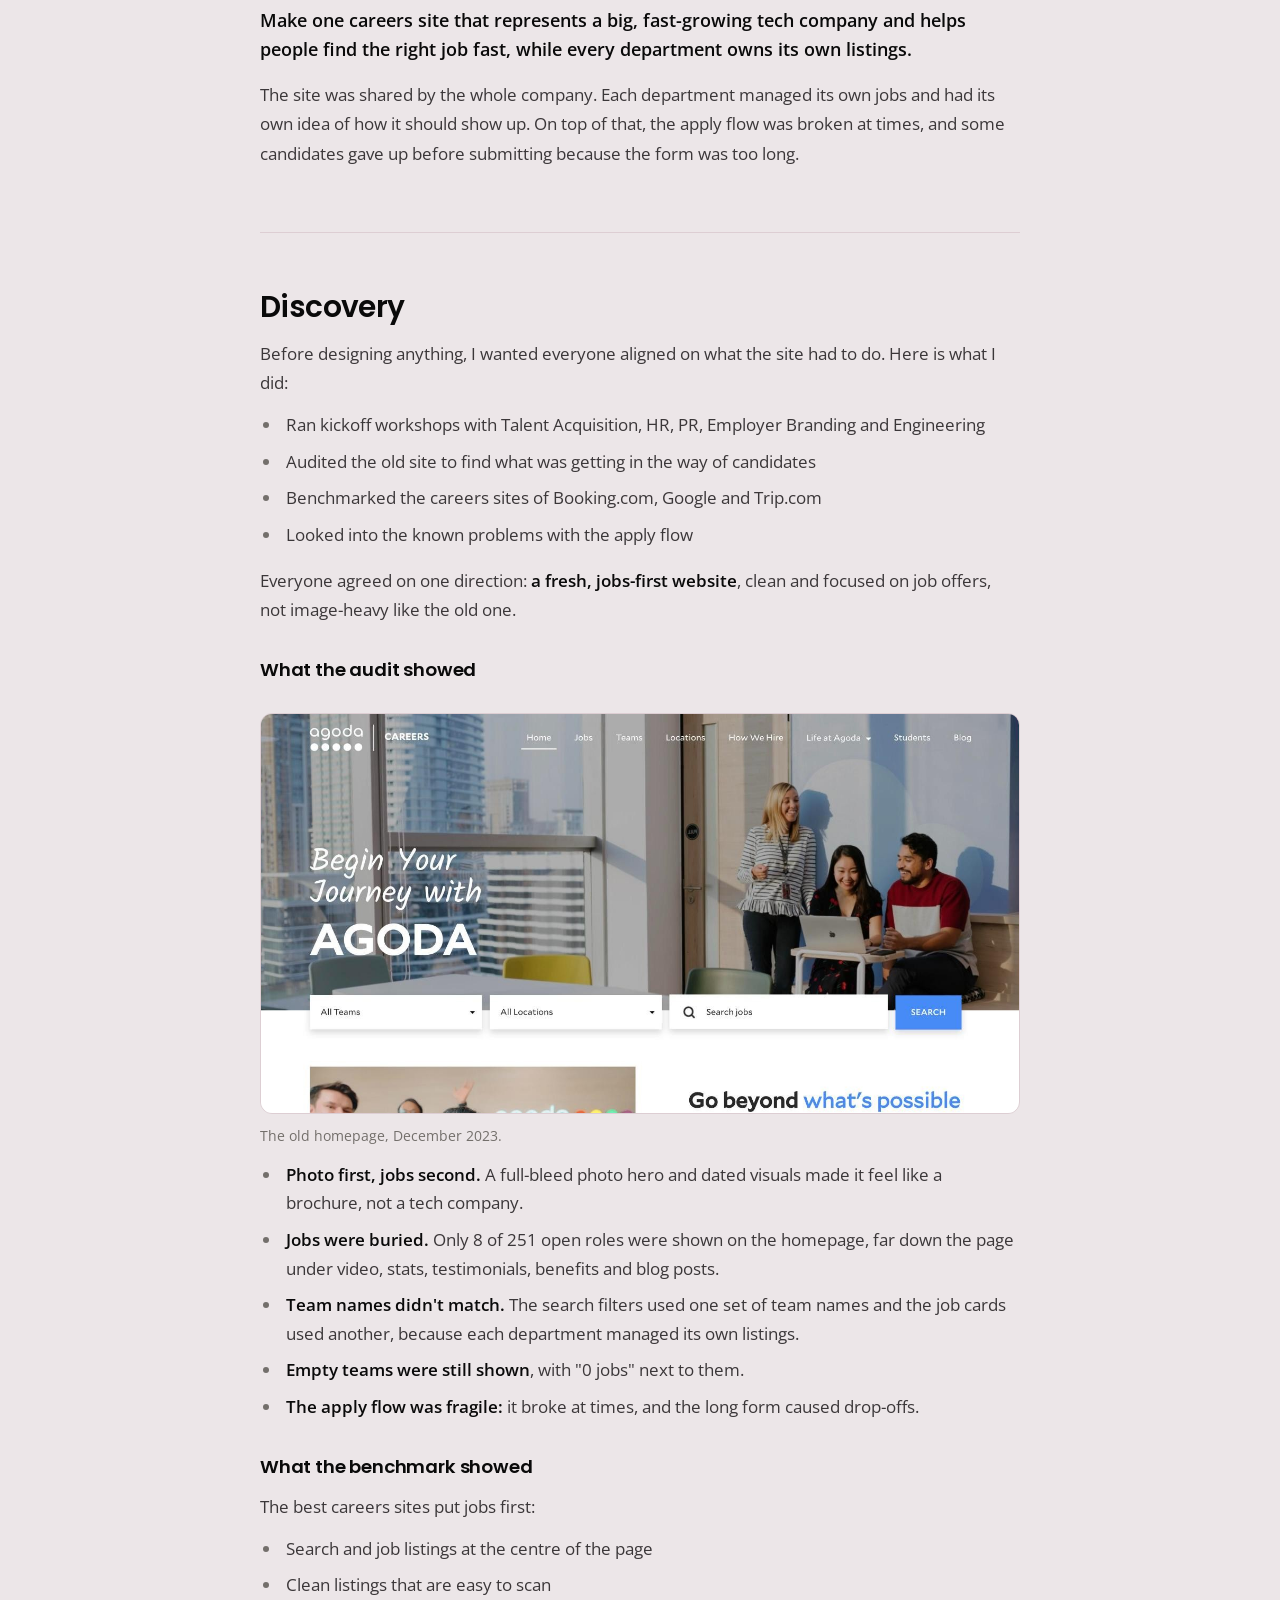
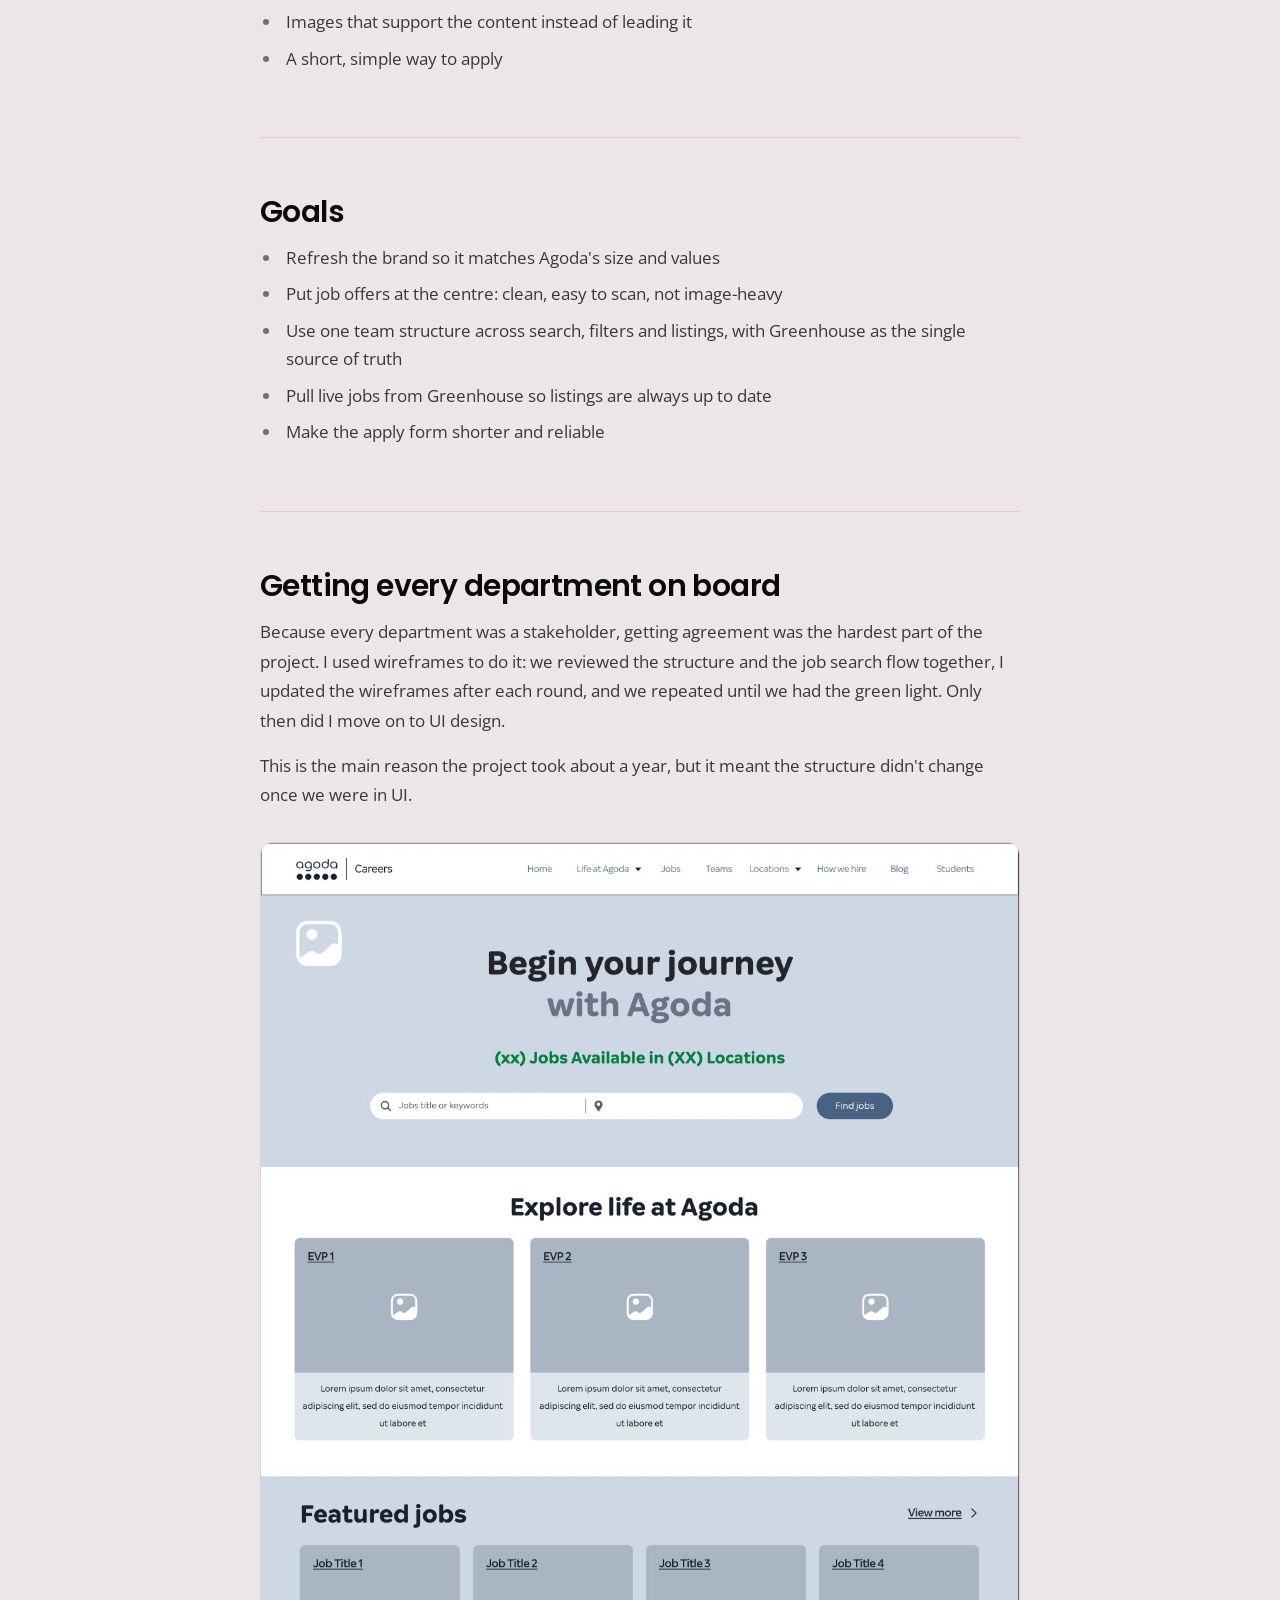
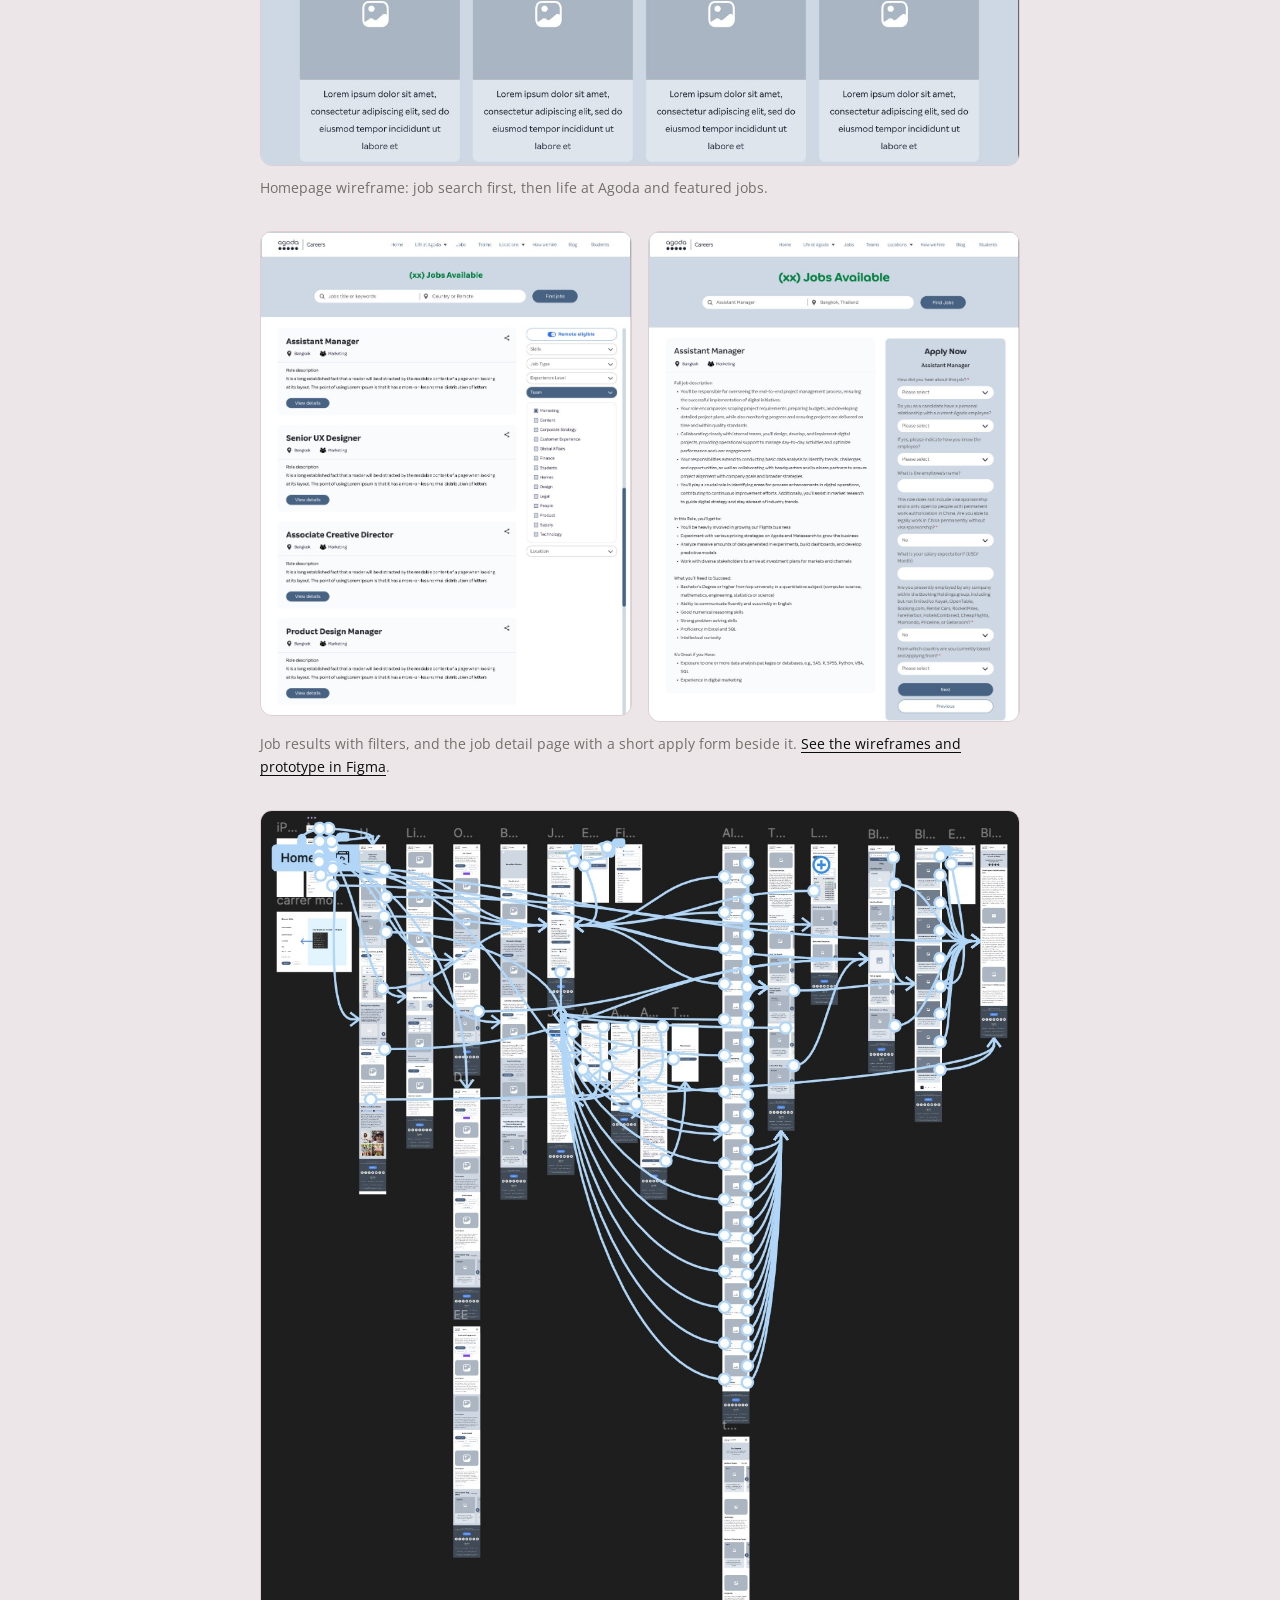
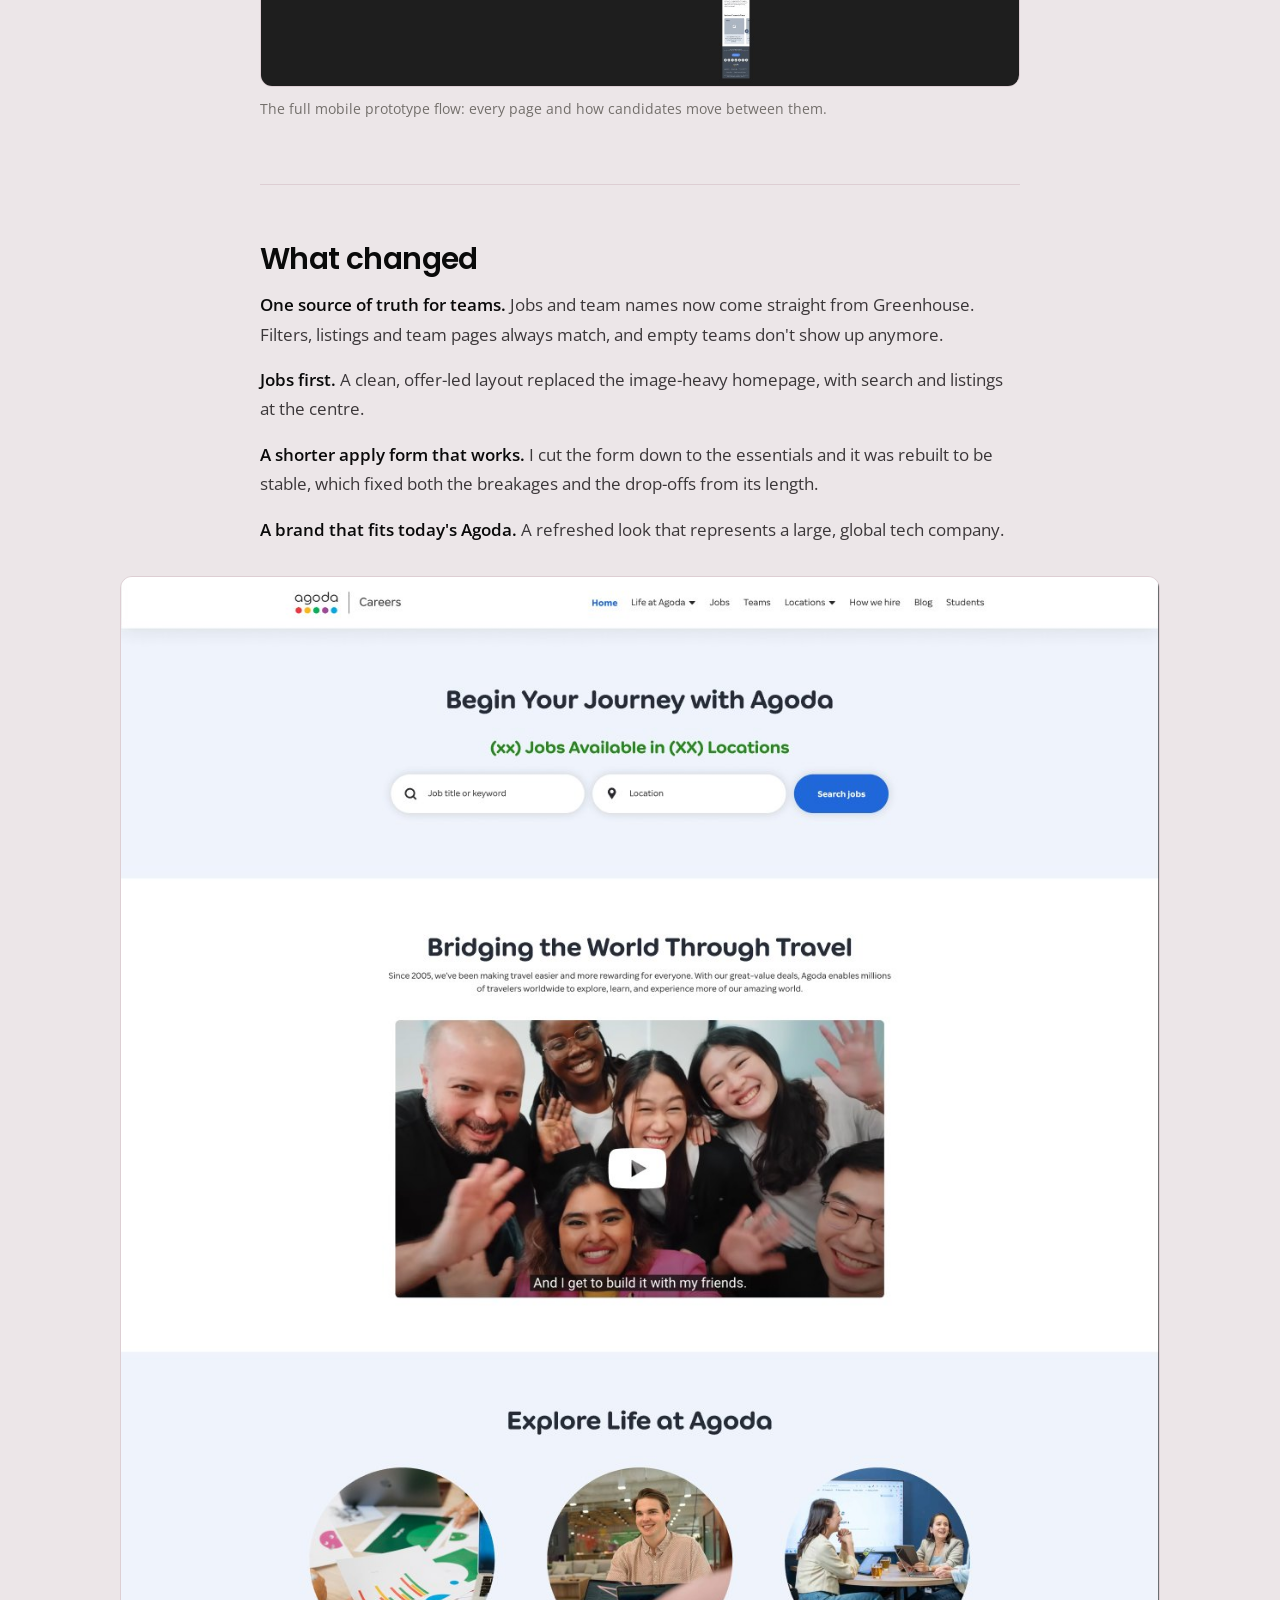
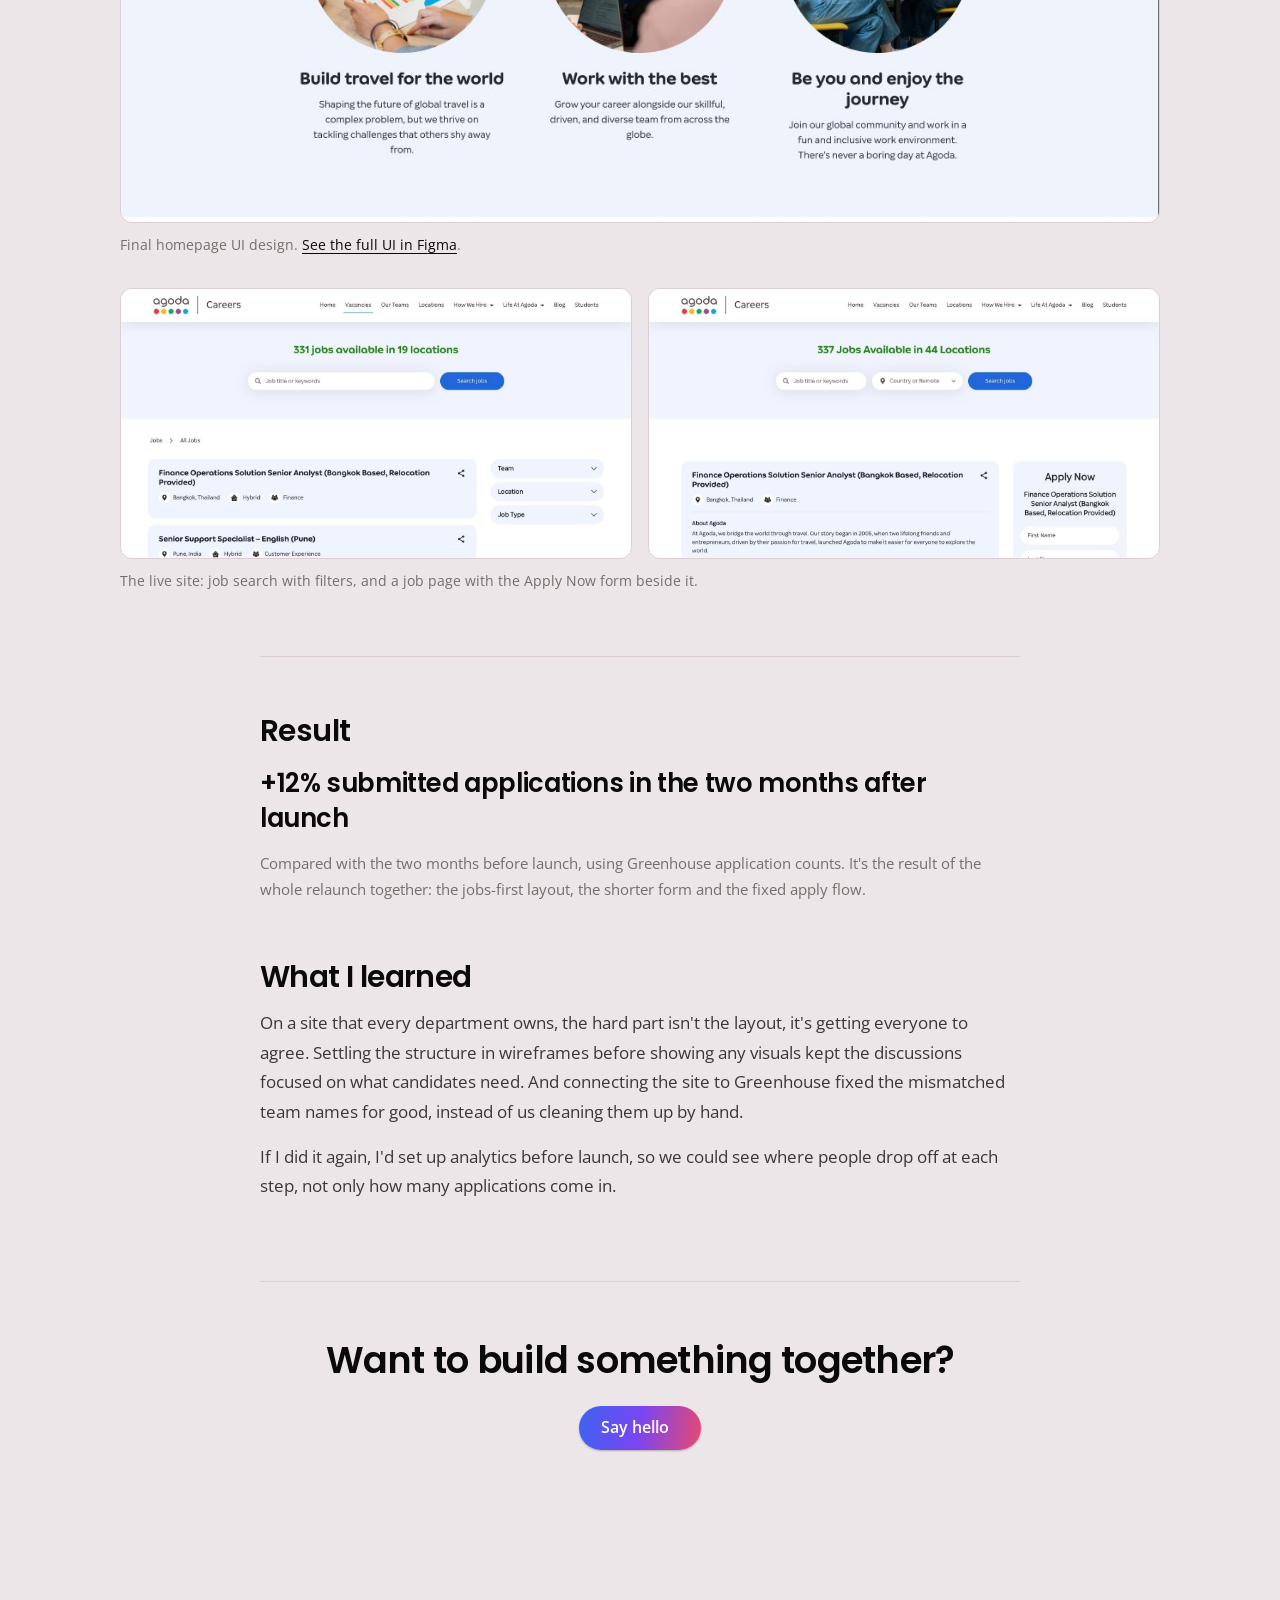
==== commit 075b7e90: "Case study: use the mobile prototype flow instead of desktop Co-Authored-By: Claude Opus 5.5 <norepl" ====
--- a/careers-at-agoda.html
+++ b/careers-at-agoda.html
@@ -165,9 +165,9 @@
             </div>
             <figcaption>Job results with filters, and the job detail page with a short apply form beside it. <a class="cs-link" href="https://www.figma.com/design/ds9gCRlQwF9NuN6ZoB7Jbi/Projects---Sofiane?node-id=1-28502" target="_blank" rel="noopener noreferrer">See the wireframes and prototype in Figma</a>.</figcaption>
         </figure>
-        <figure class="wide">
-            <img src="images/careers-at-agoda/prototype-flow.jpg" width="1858" height="1078" loading="lazy" decoding="async" alt="The full clickable prototype in Figma: every page of the site, from the homepage through job results, job detail and apply, teams, locations and blog, connected by prototype links.">
-            <figcaption>The full prototype flow: every page and how candidates move between them.</figcaption>
+        <figure>
+            <img src="images/careers-at-agoda/prototype-flow-mobile.jpg" width="1218" height="1405" loading="lazy" decoding="async" alt="The full clickable mobile prototype in Figma: every page of the site, from the homepage through job results, job detail and apply, teams, locations and blog, connected by prototype links.">
+            <figcaption>The full mobile prototype flow: every page and how candidates move between them.</figcaption>
         </figure>
 
         <hr>
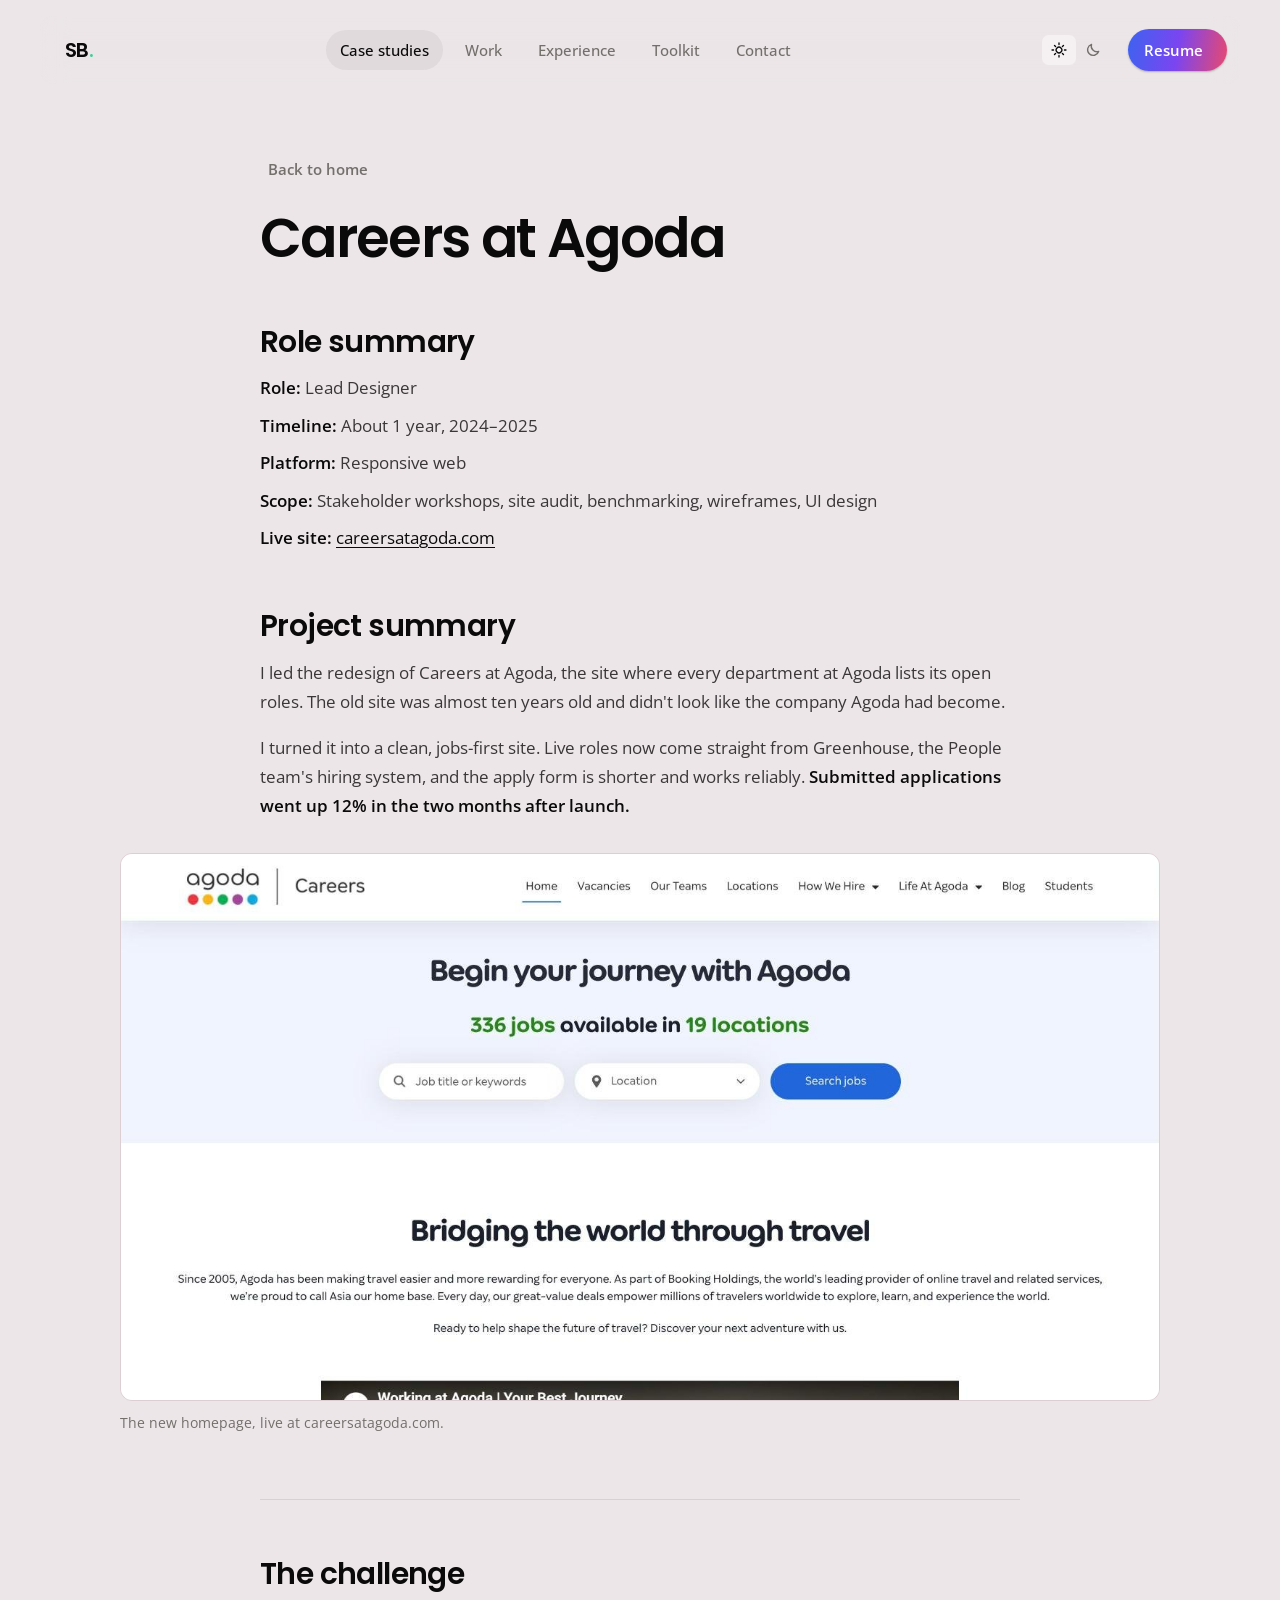
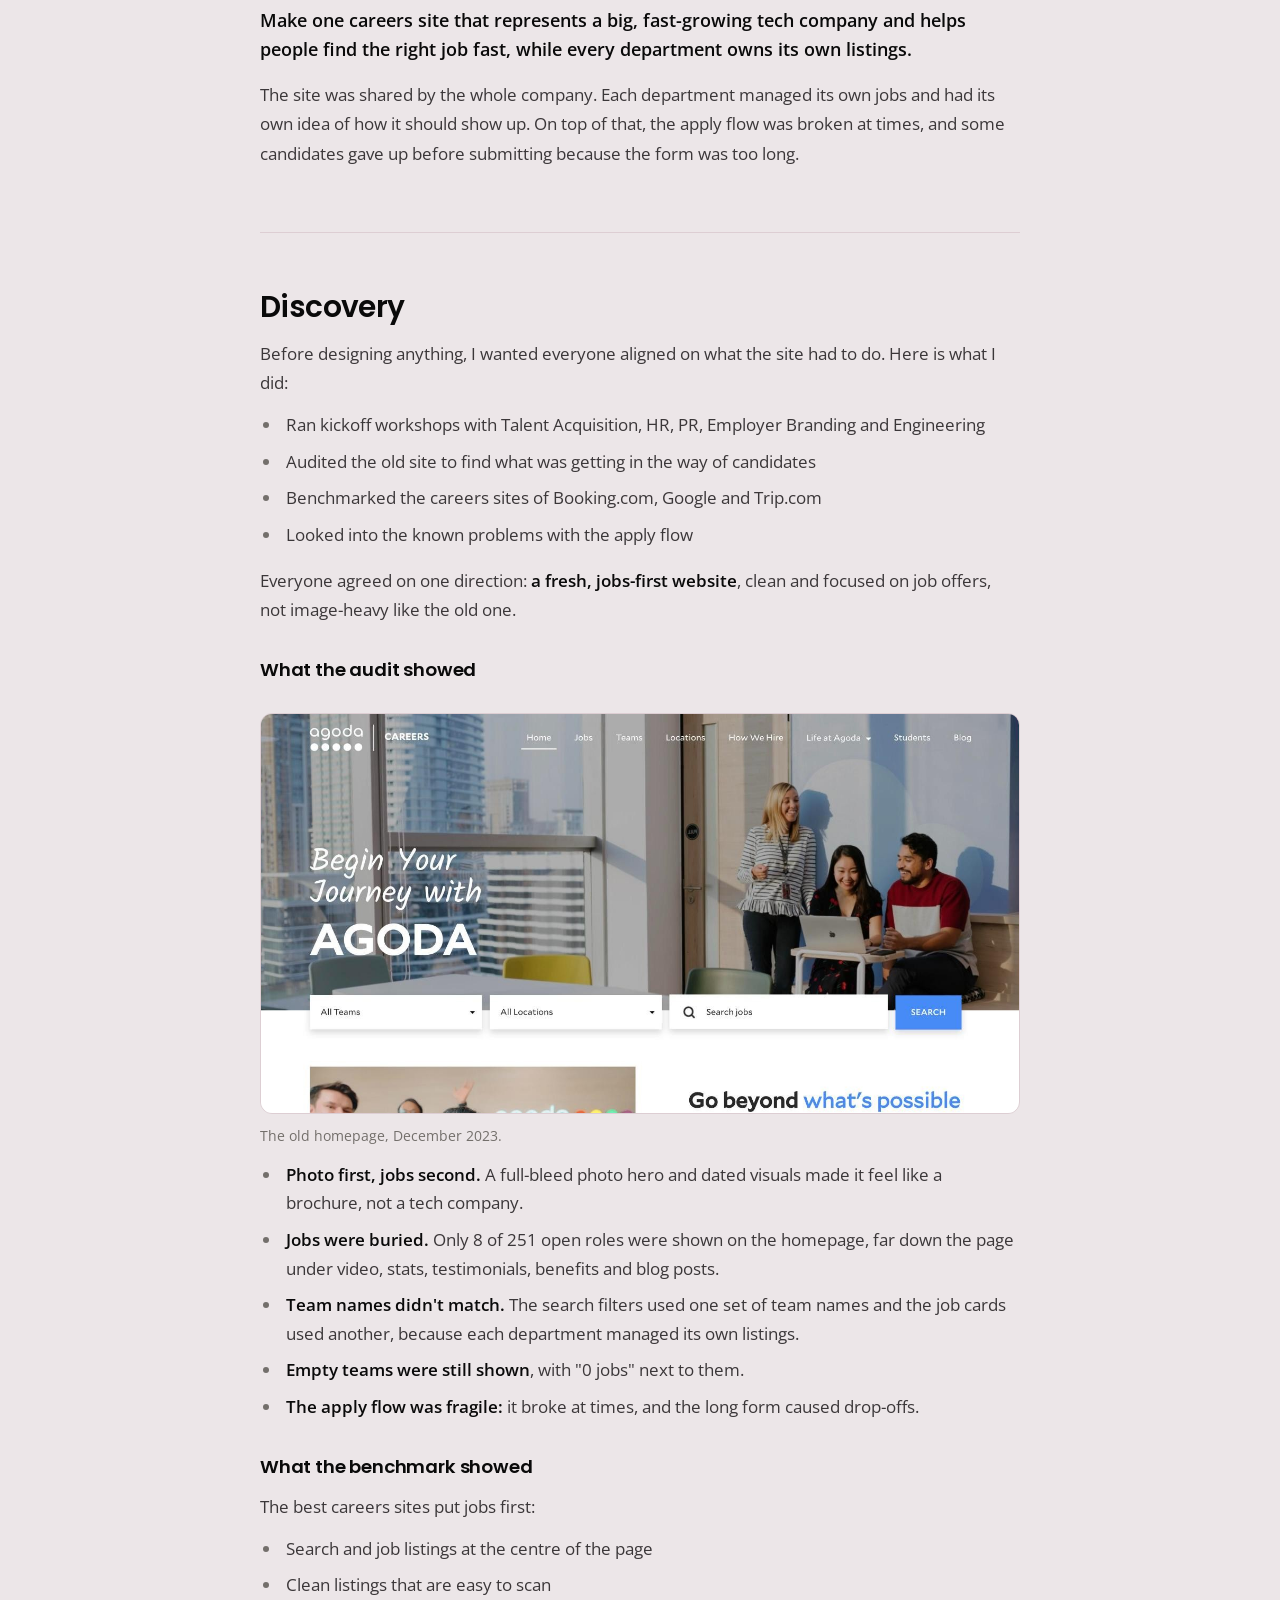
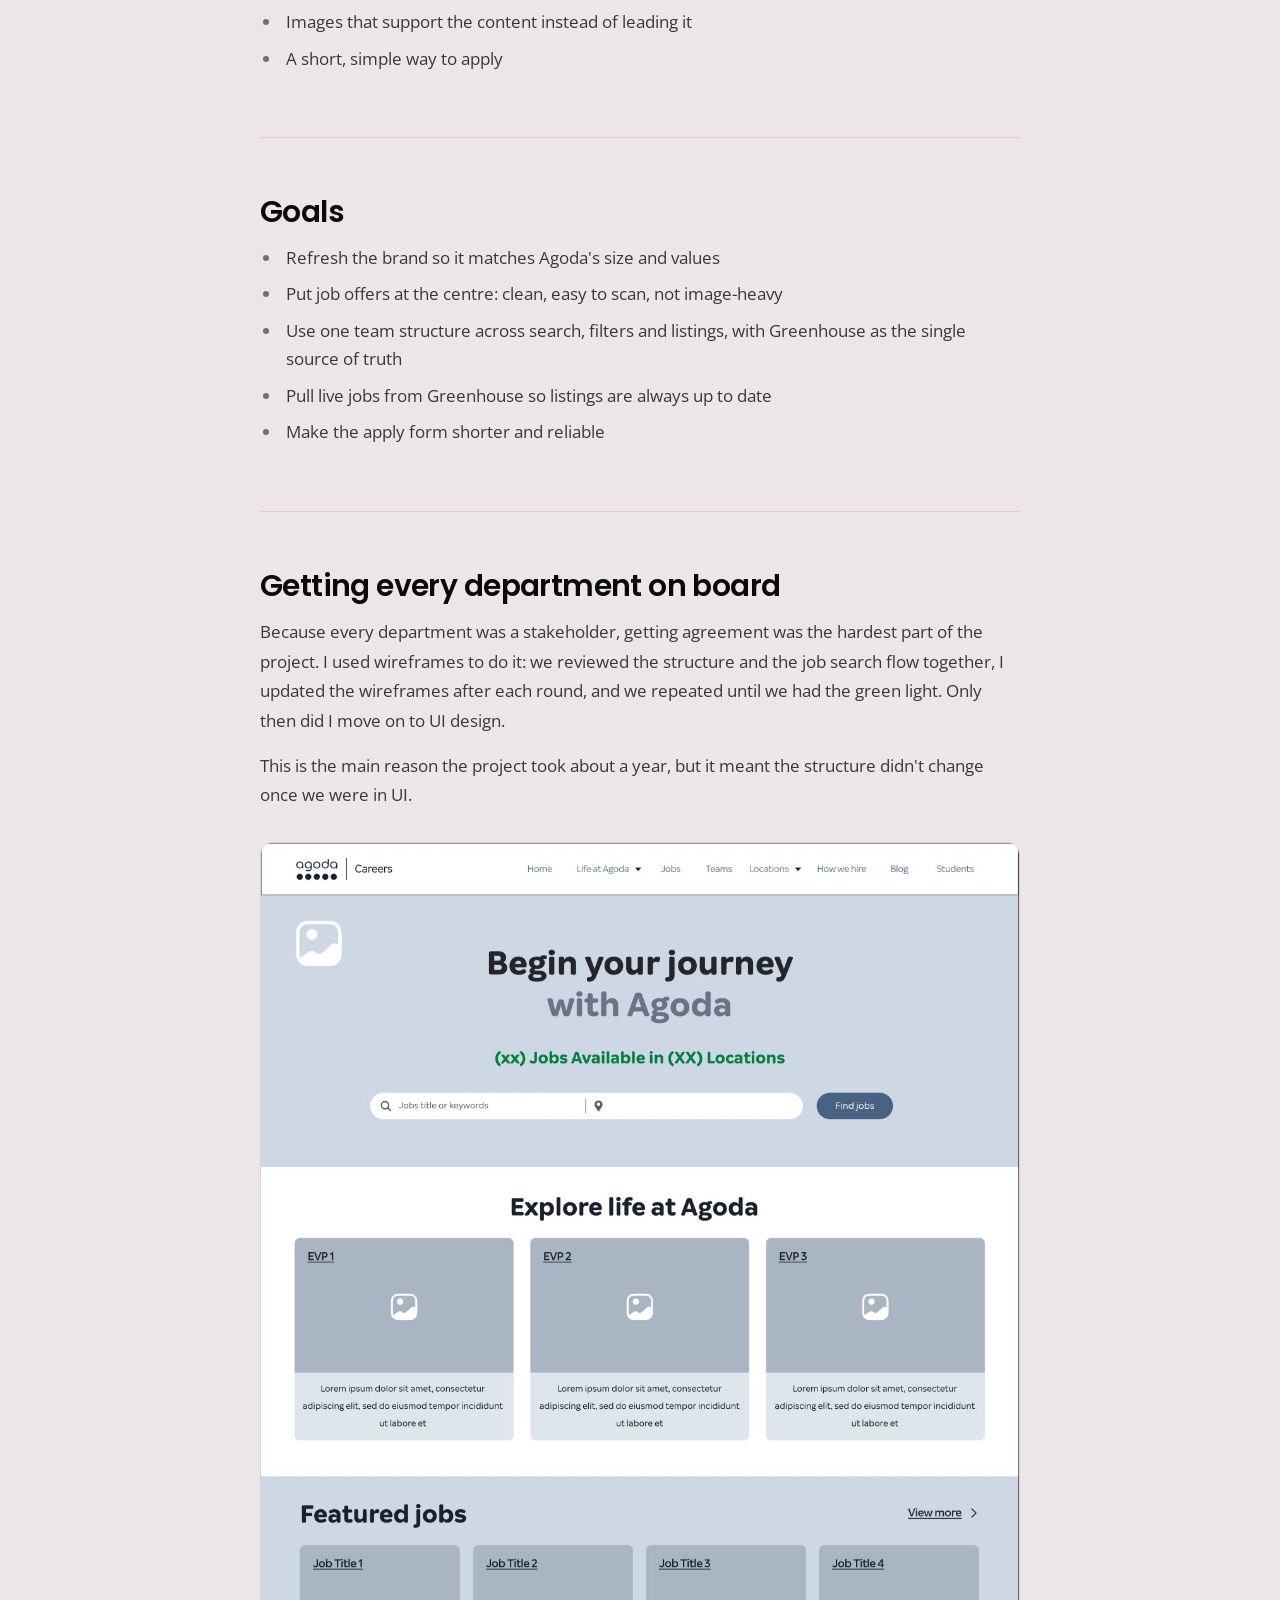
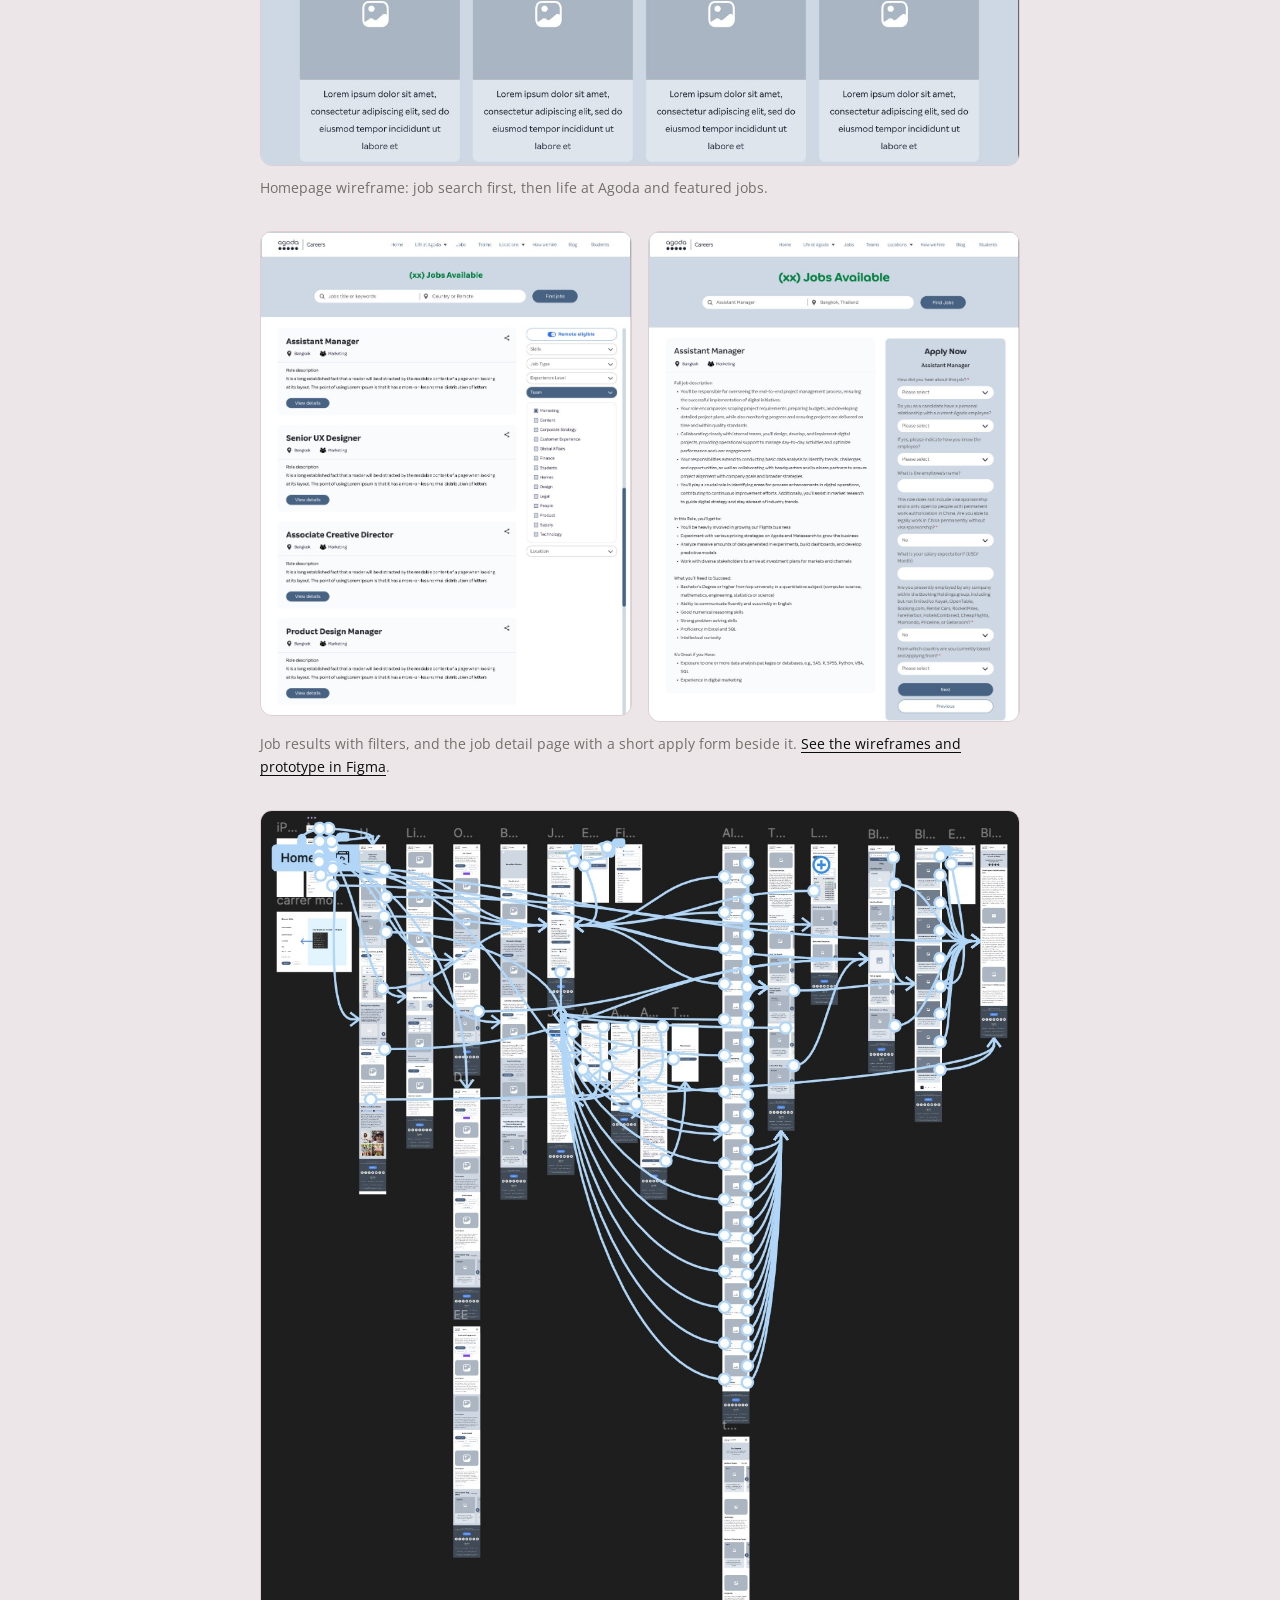
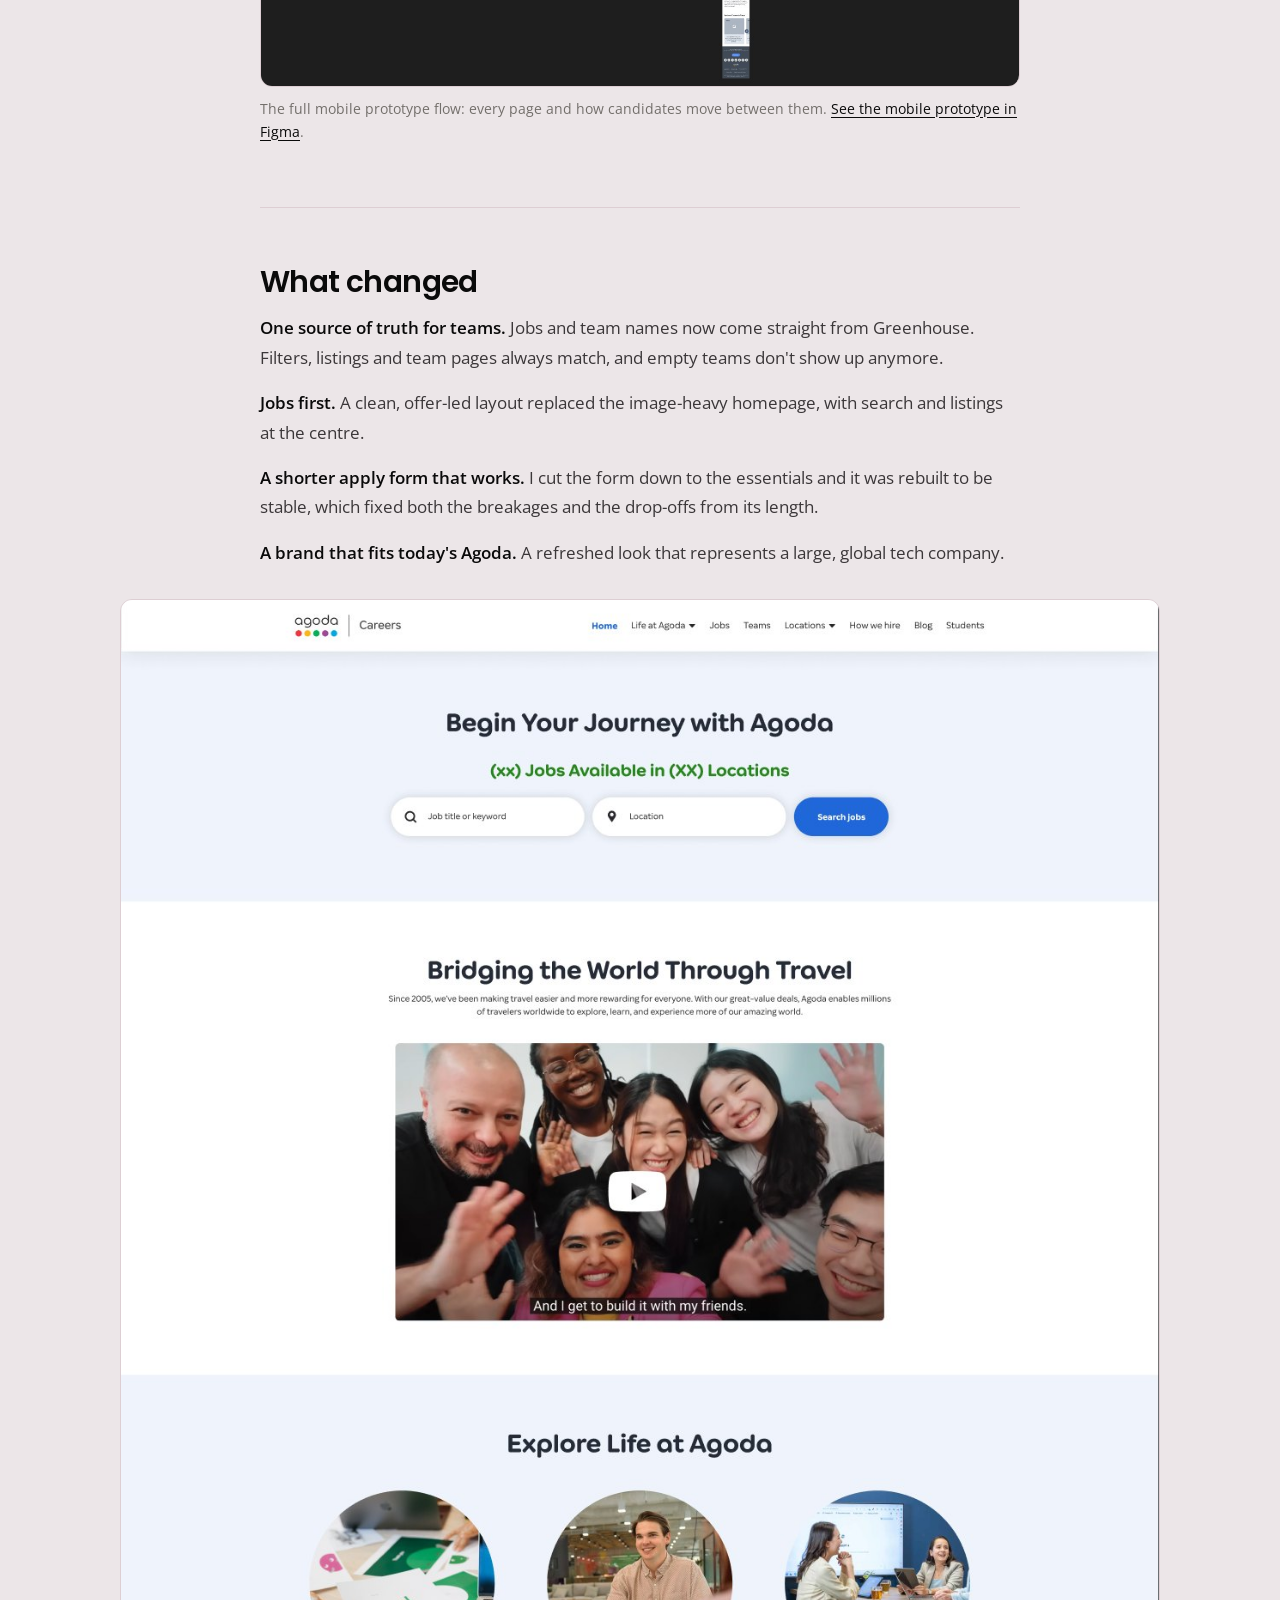
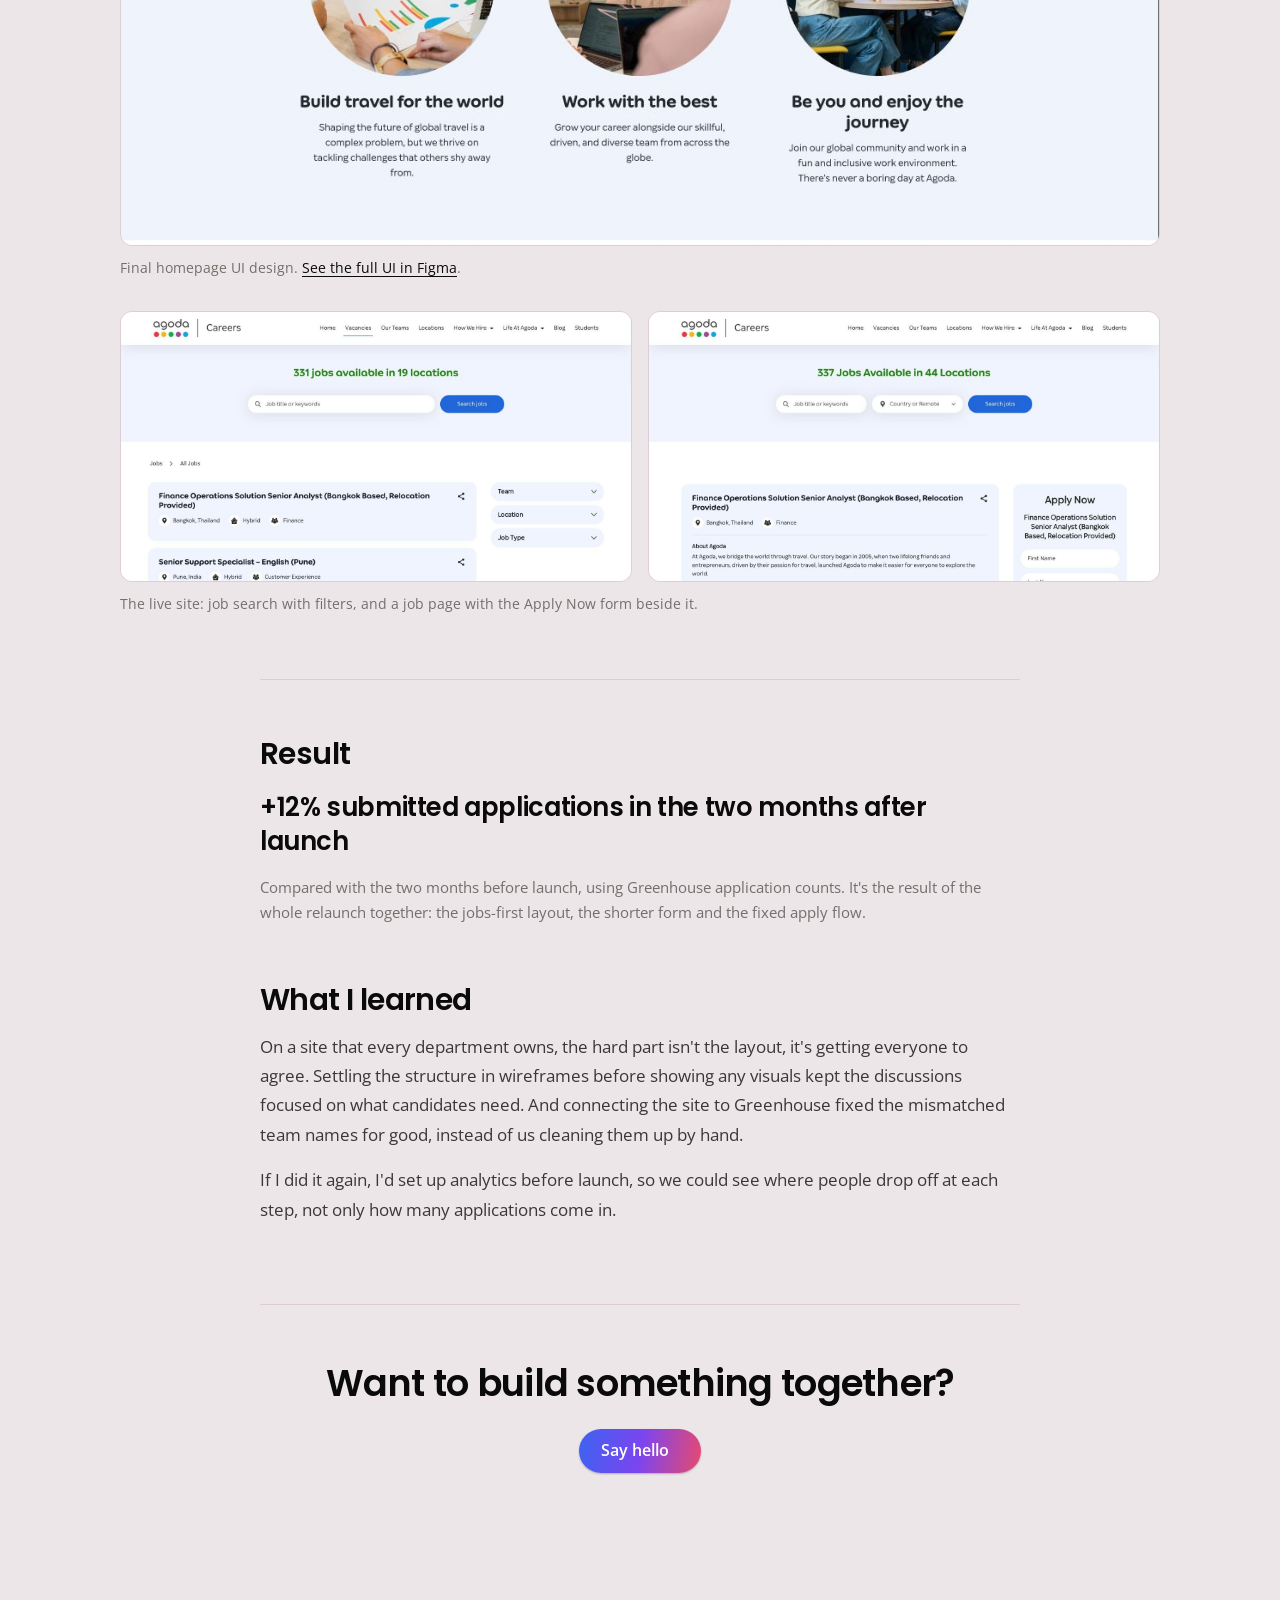
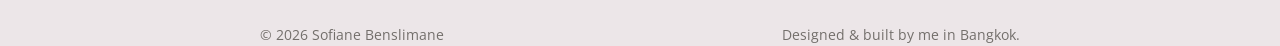
==== commit dfb34ec7: "Case study: link the mobile prototype, use the cover as share image Co-Authored-By: Claude Opus 5.5 " ====
--- a/careers-at-agoda.html
+++ b/careers-at-agoda.html
@@ -11,7 +11,7 @@
     <meta property="og:site_name" content="Sofiane Benslimane">
     <meta property="og:title" content="Careers at Agoda: case study | Sofiane Benslimane">
     <meta property="og:description" content="A jobs-first careers platform for a company of every department. +12% submitted applications in two months.">
-    <meta property="og:image" content="https://sofianester.github.io/portfolio/images/header-background.jpg">
+    <meta property="og:image" content="https://sofianester.github.io/portfolio/images/careers-at-agoda/cover-live-homepage.jpg">
     <meta property="og:url" content="https://sofianester.github.io/portfolio/careers-at-agoda.html">
     <meta name="twitter:card" content="summary_large_image">
 
@@ -167,7 +167,7 @@
         </figure>
         <figure>
             <img src="images/careers-at-agoda/prototype-flow-mobile.jpg" width="1218" height="1405" loading="lazy" decoding="async" alt="The full clickable mobile prototype in Figma: every page of the site, from the homepage through job results, job detail and apply, teams, locations and blog, connected by prototype links.">
-            <figcaption>The full mobile prototype flow: every page and how candidates move between them.</figcaption>
+            <figcaption>The full mobile prototype flow: every page and how candidates move between them. <a class="cs-link" href="https://www.figma.com/design/ds9gCRlQwF9NuN6ZoB7Jbi/Projects---Sofiane?node-id=1-35359" target="_blank" rel="noopener noreferrer">See the mobile prototype in Figma</a>.</figcaption>
         </figure>
 
         <hr>
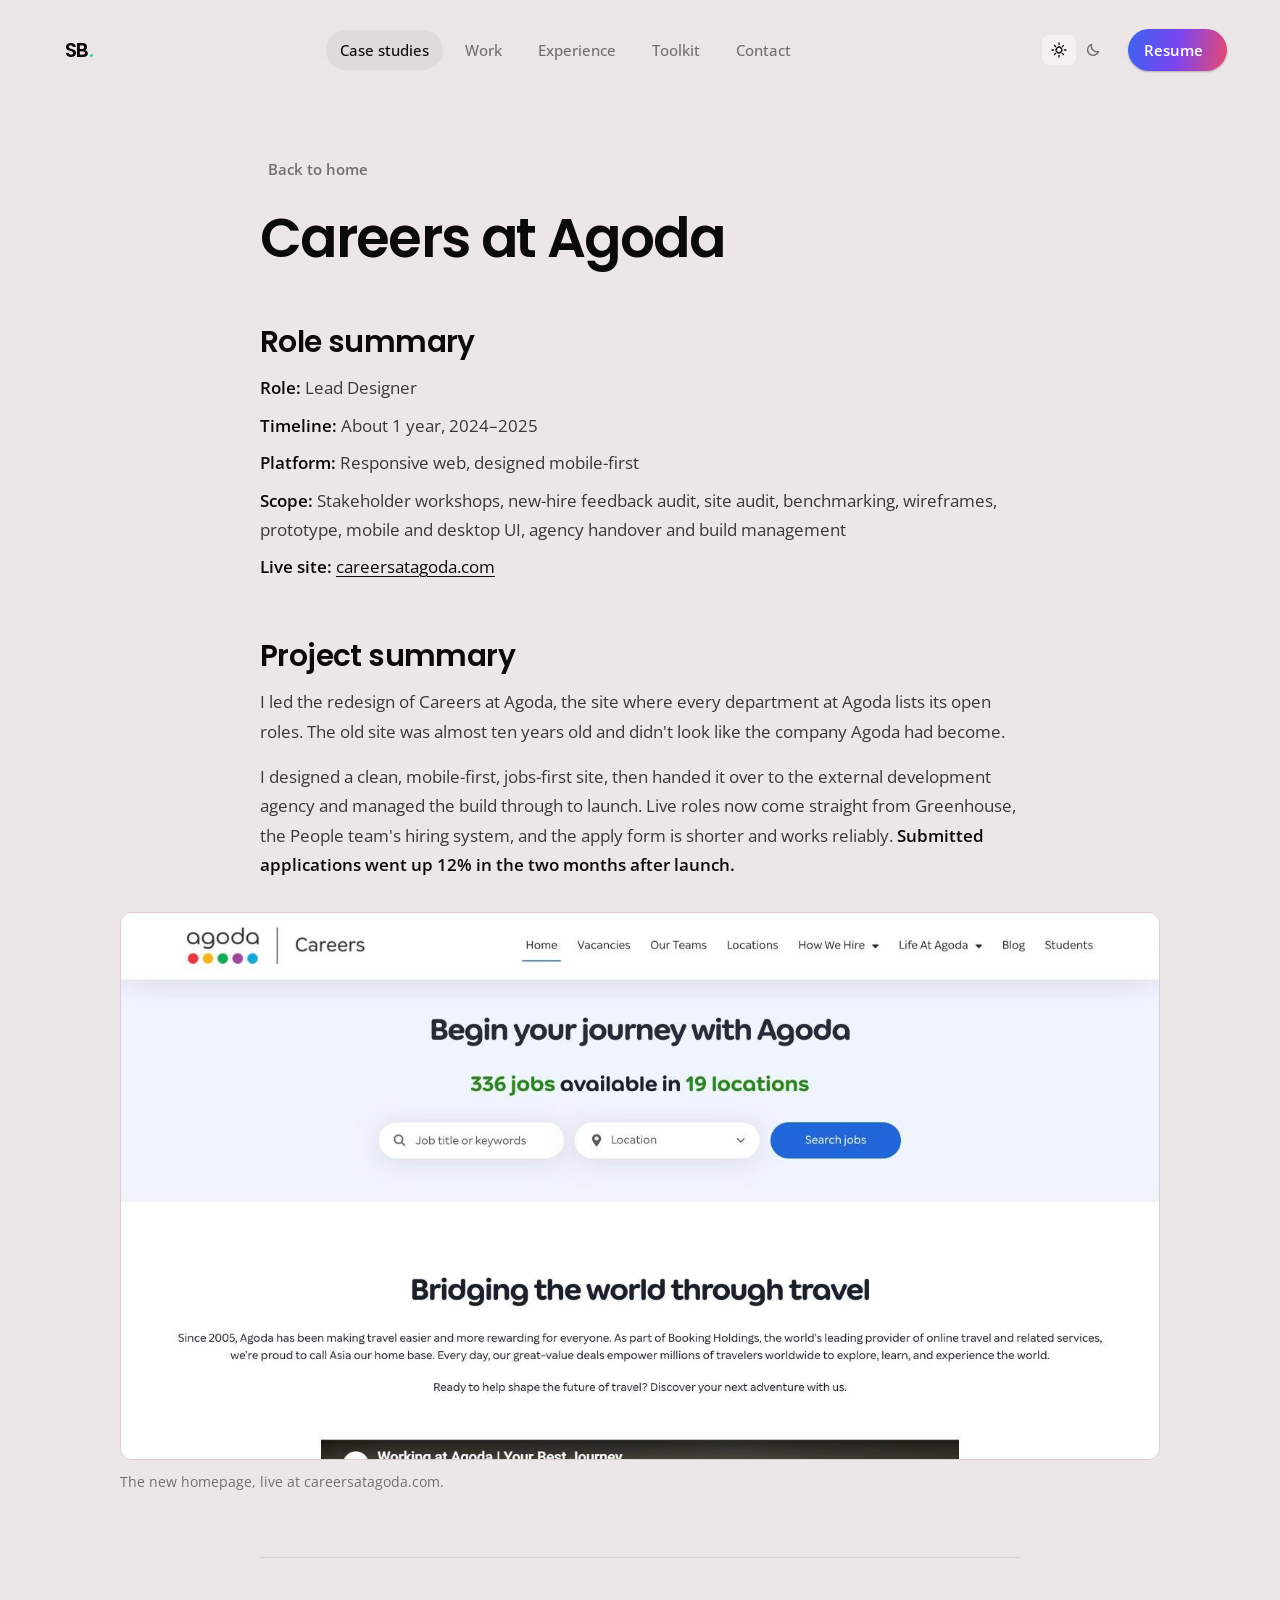
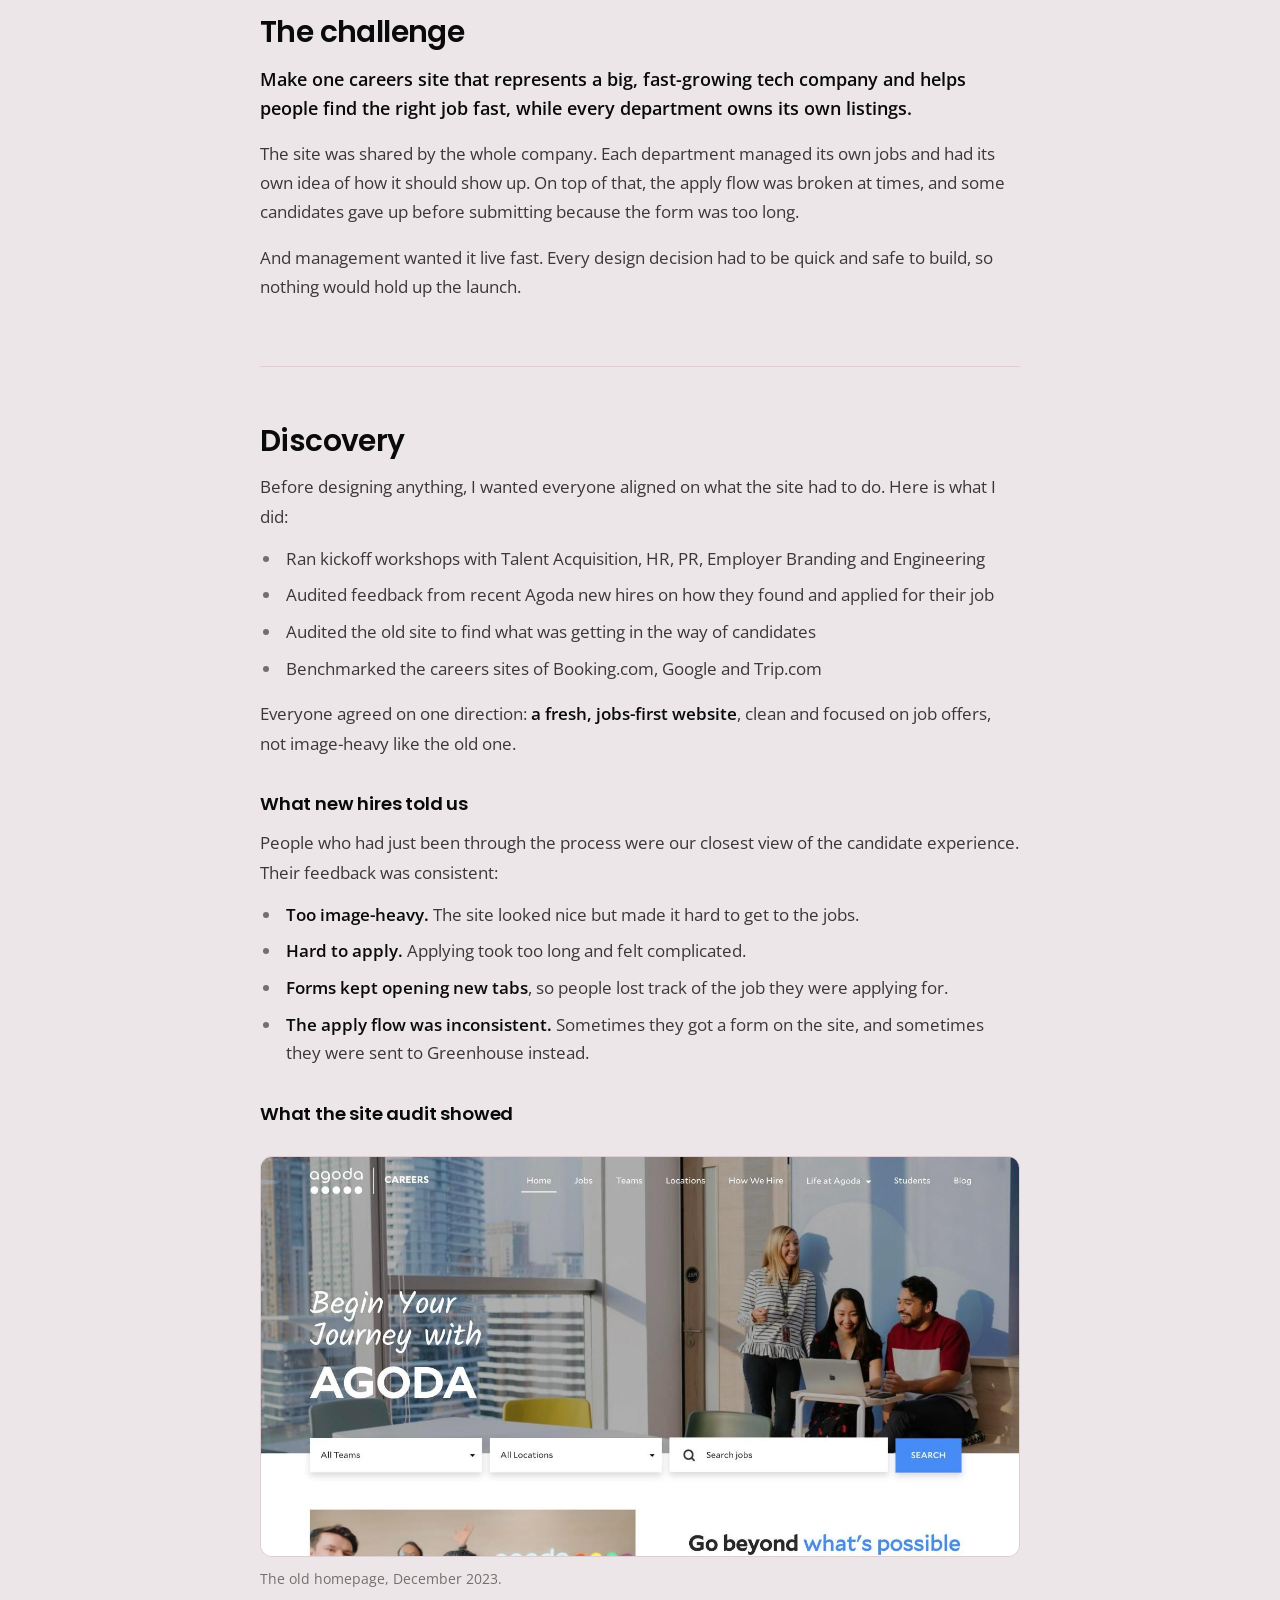
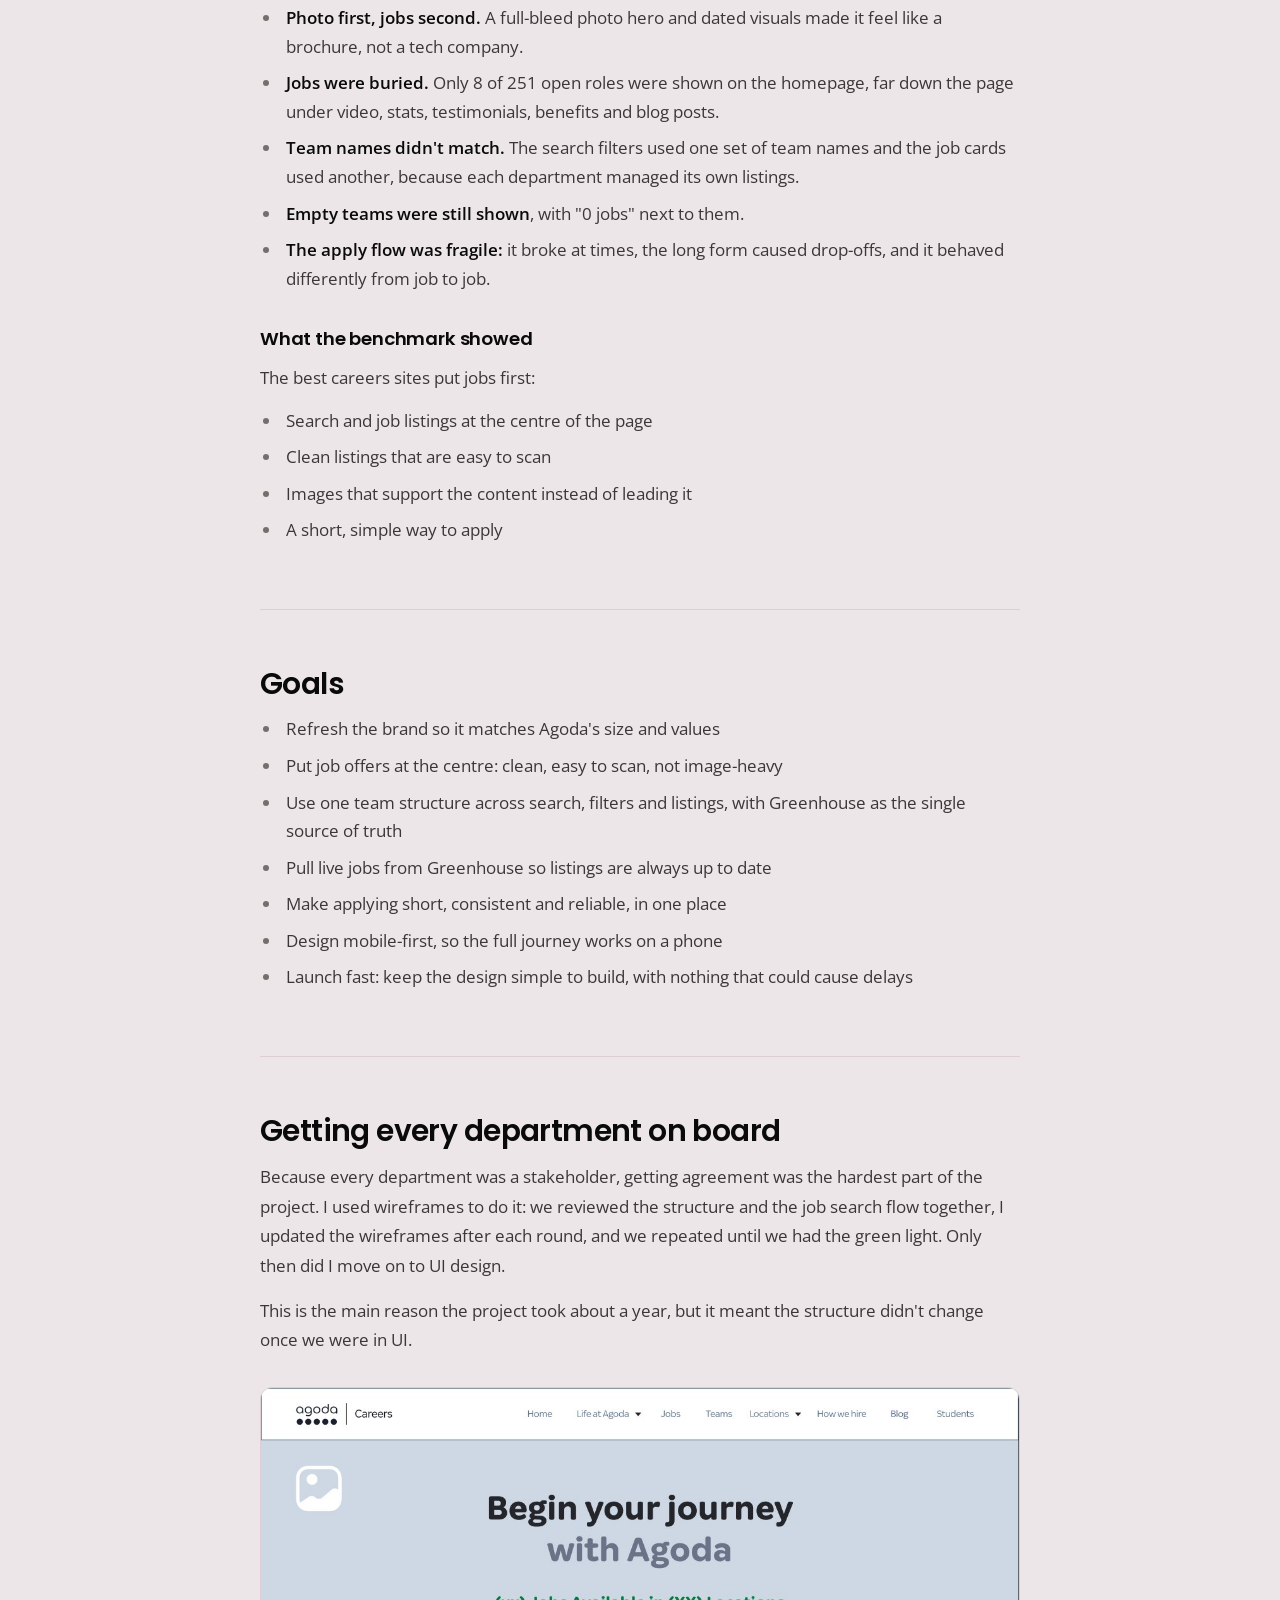
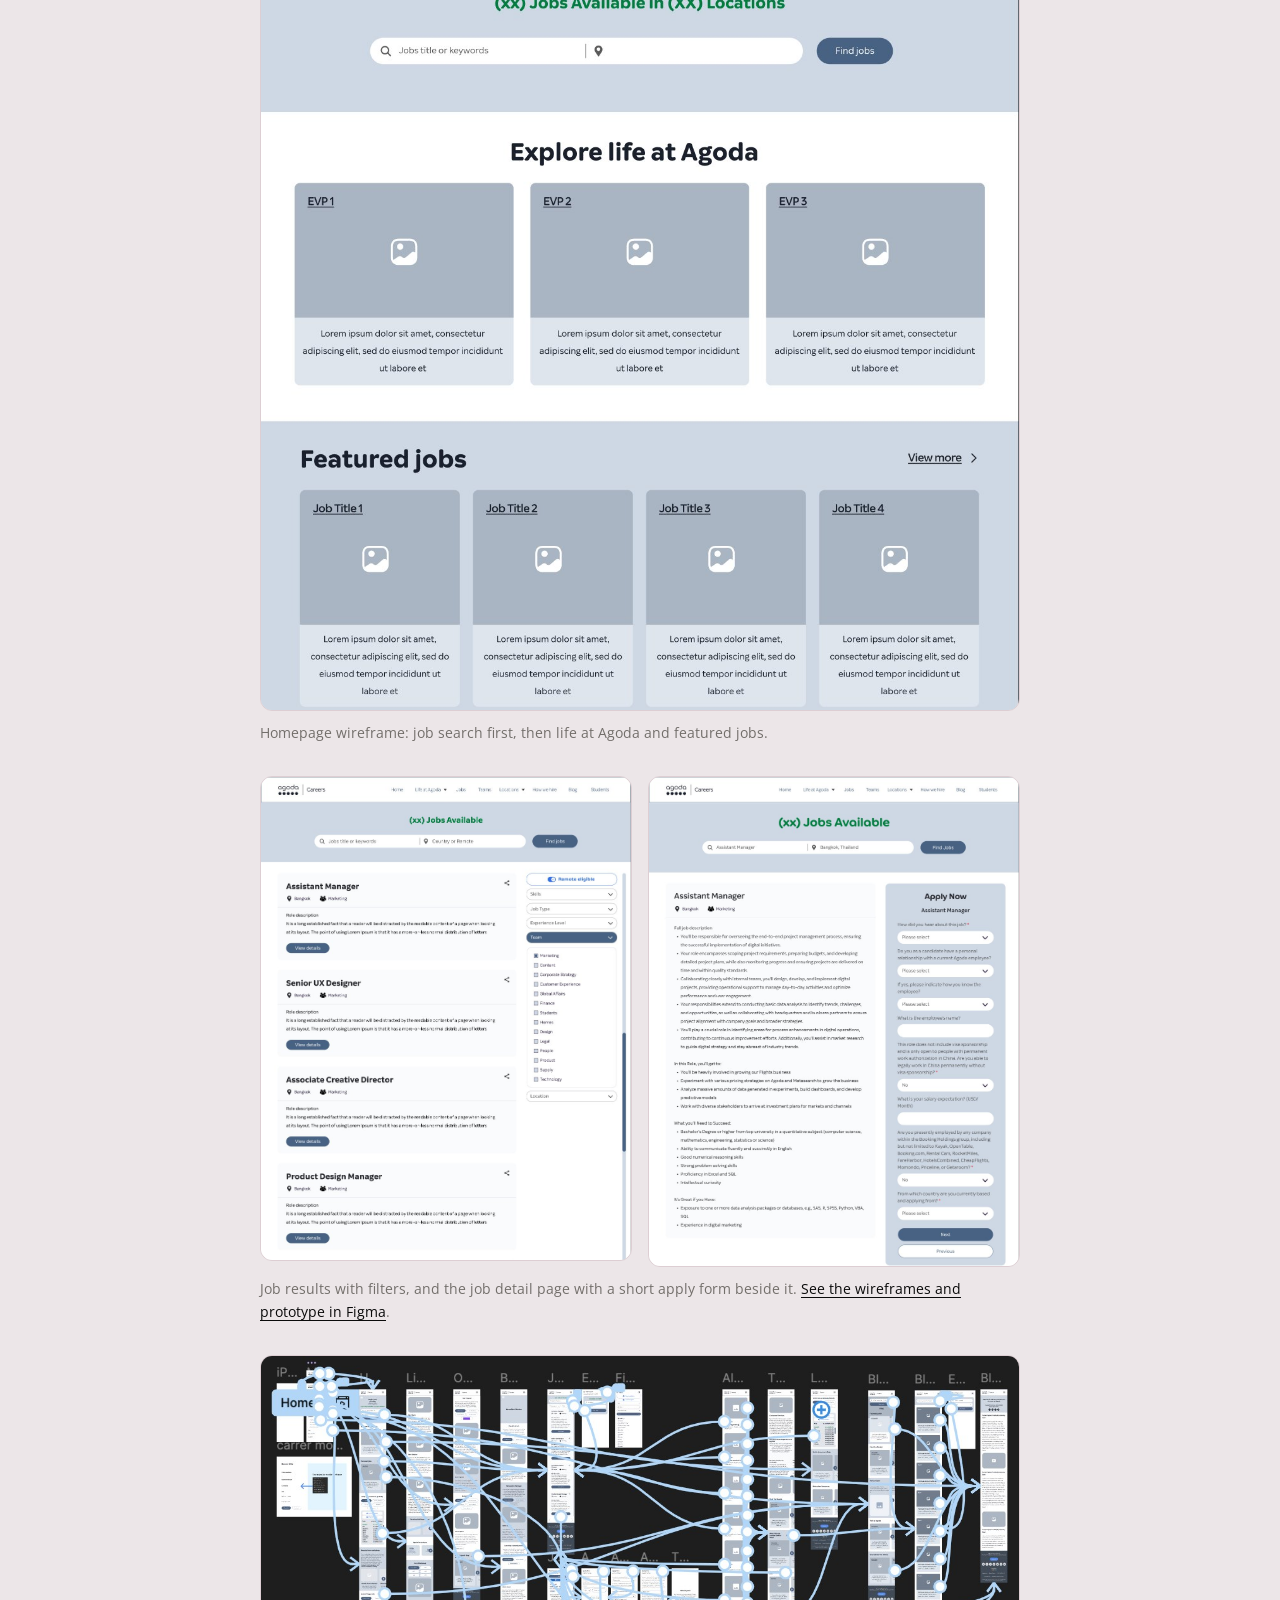
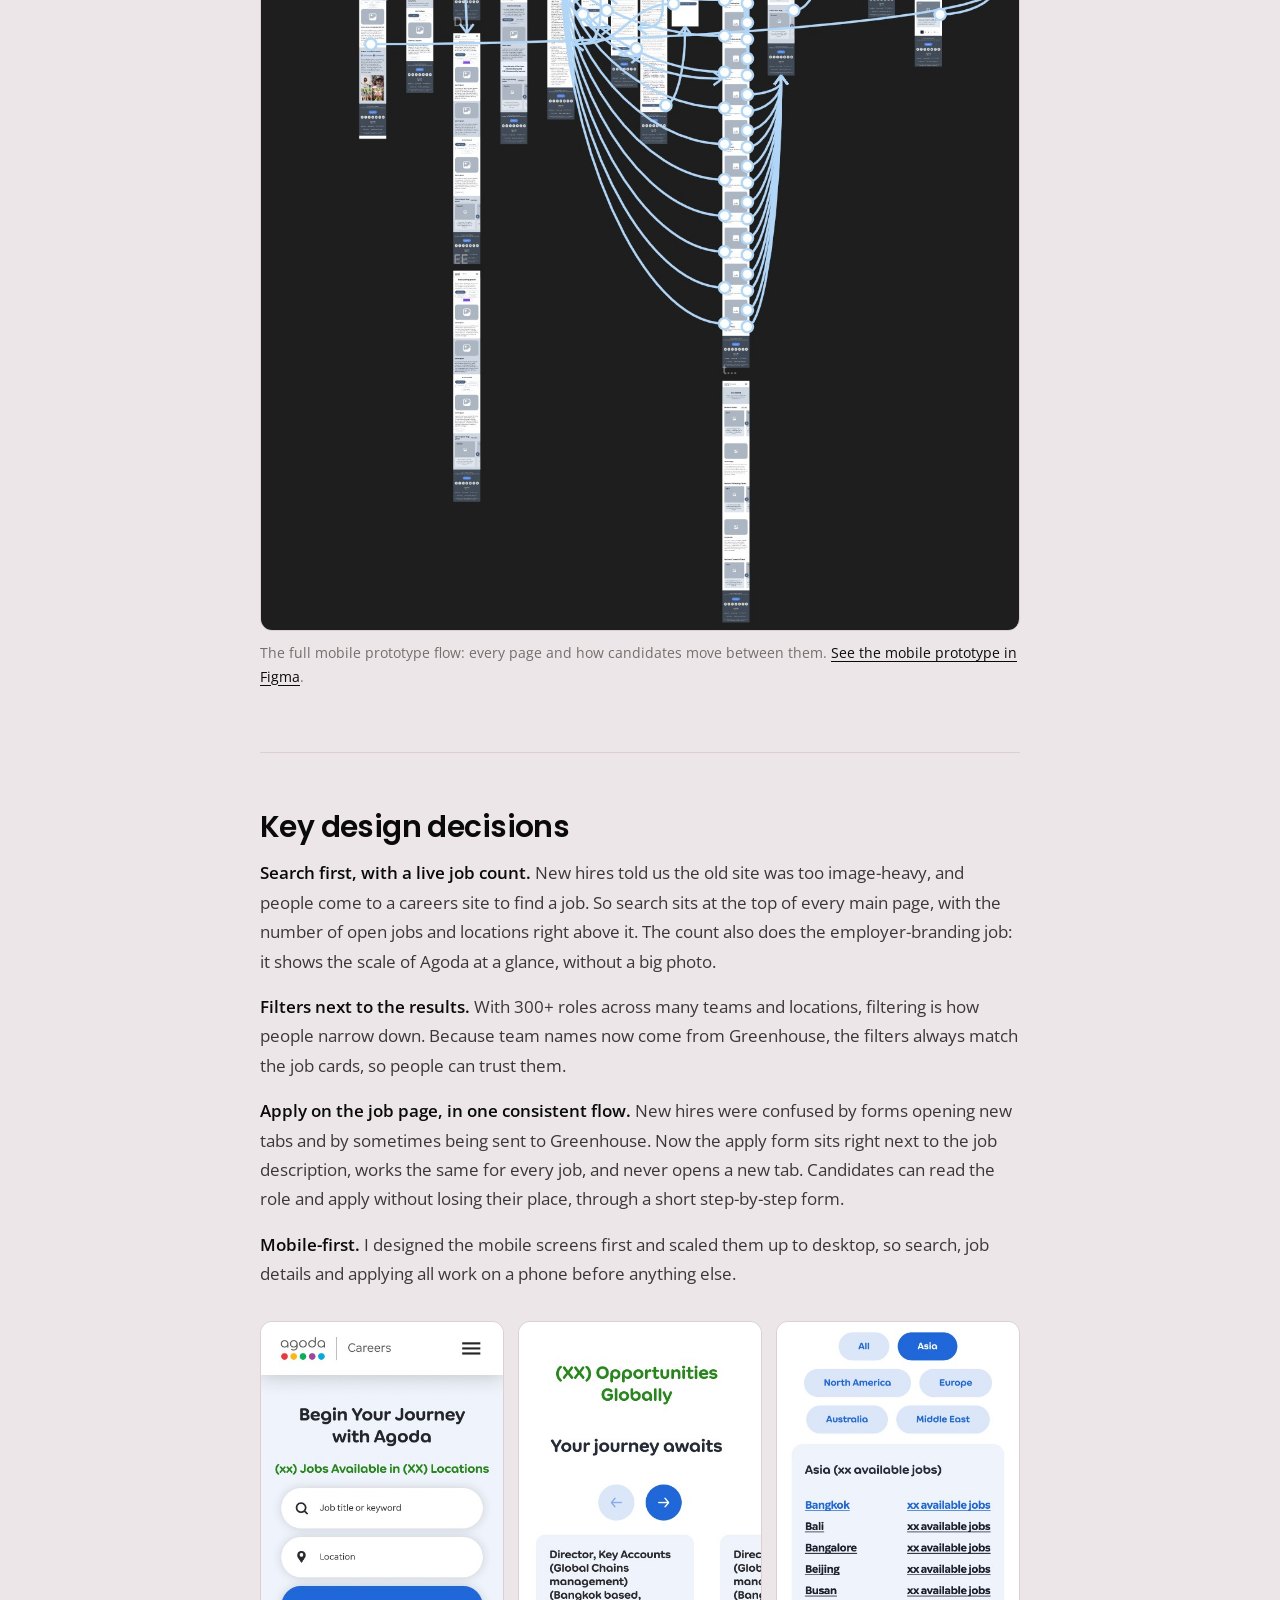
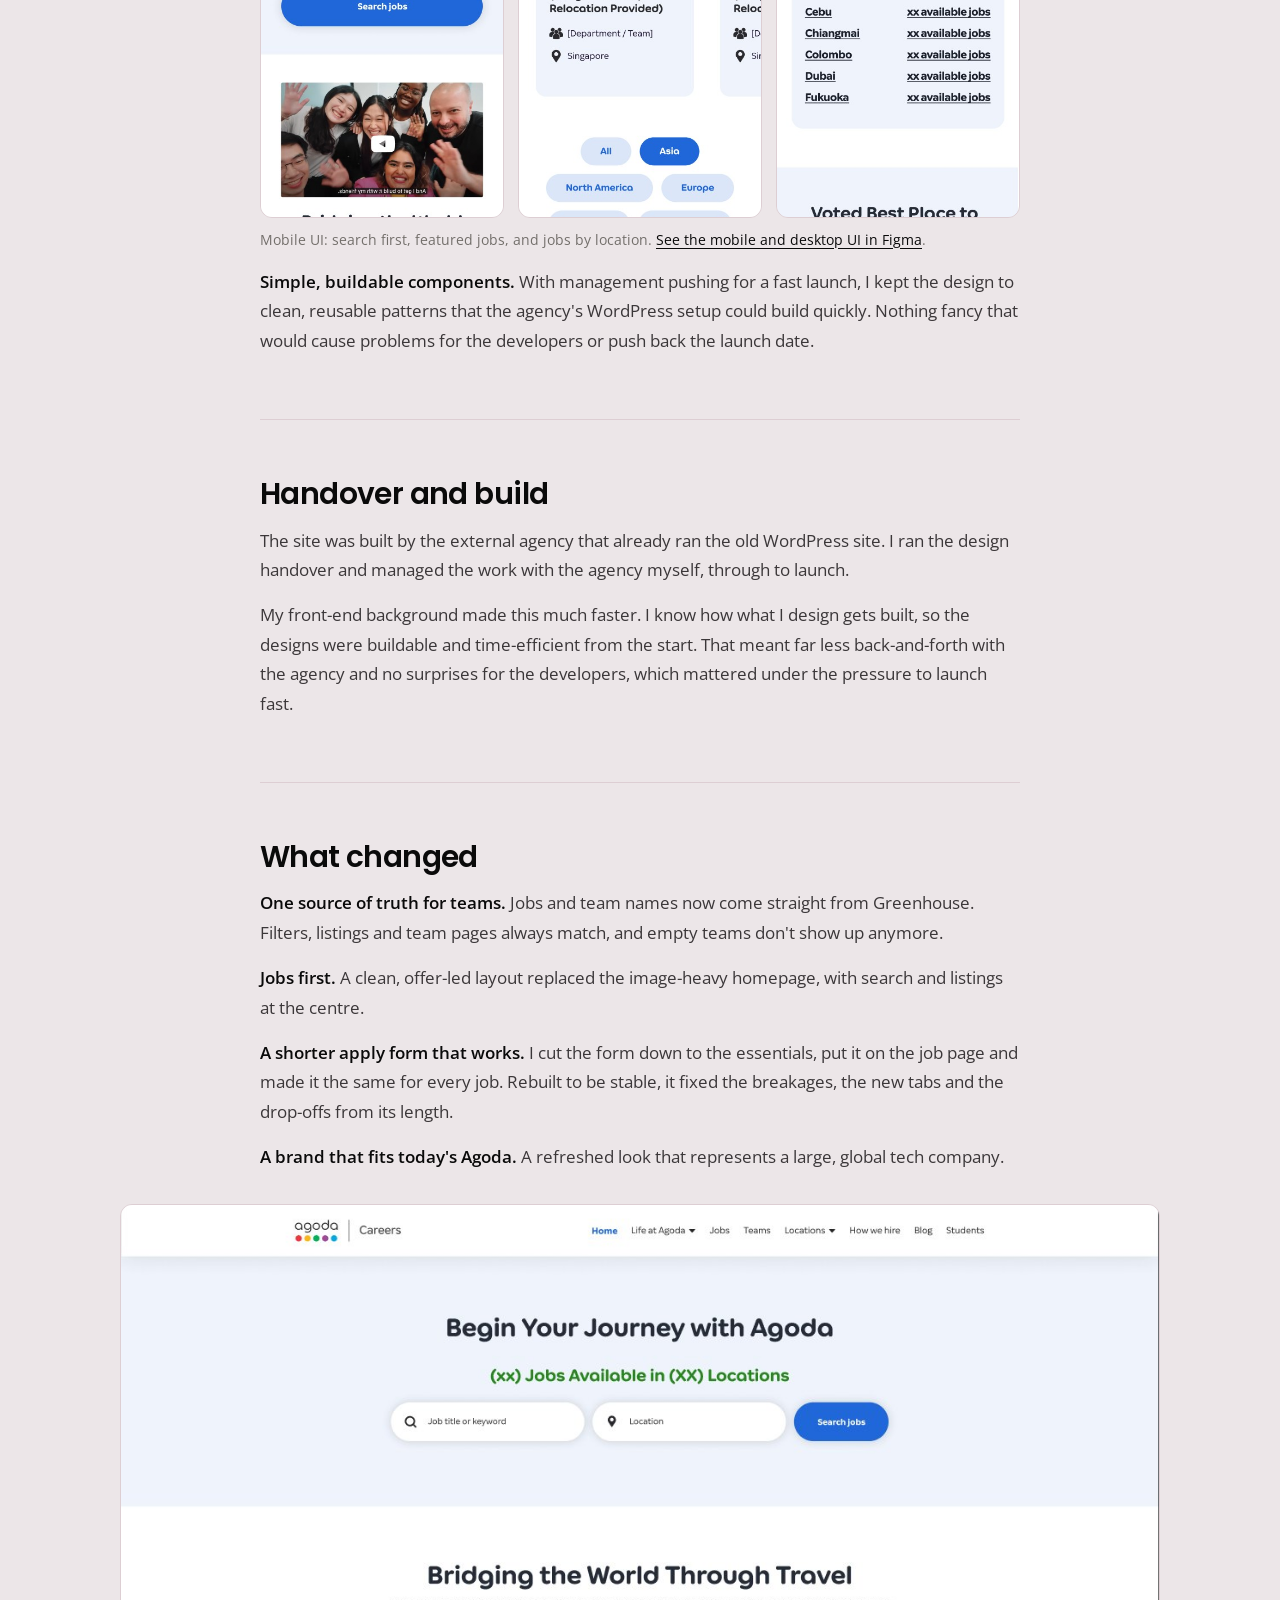
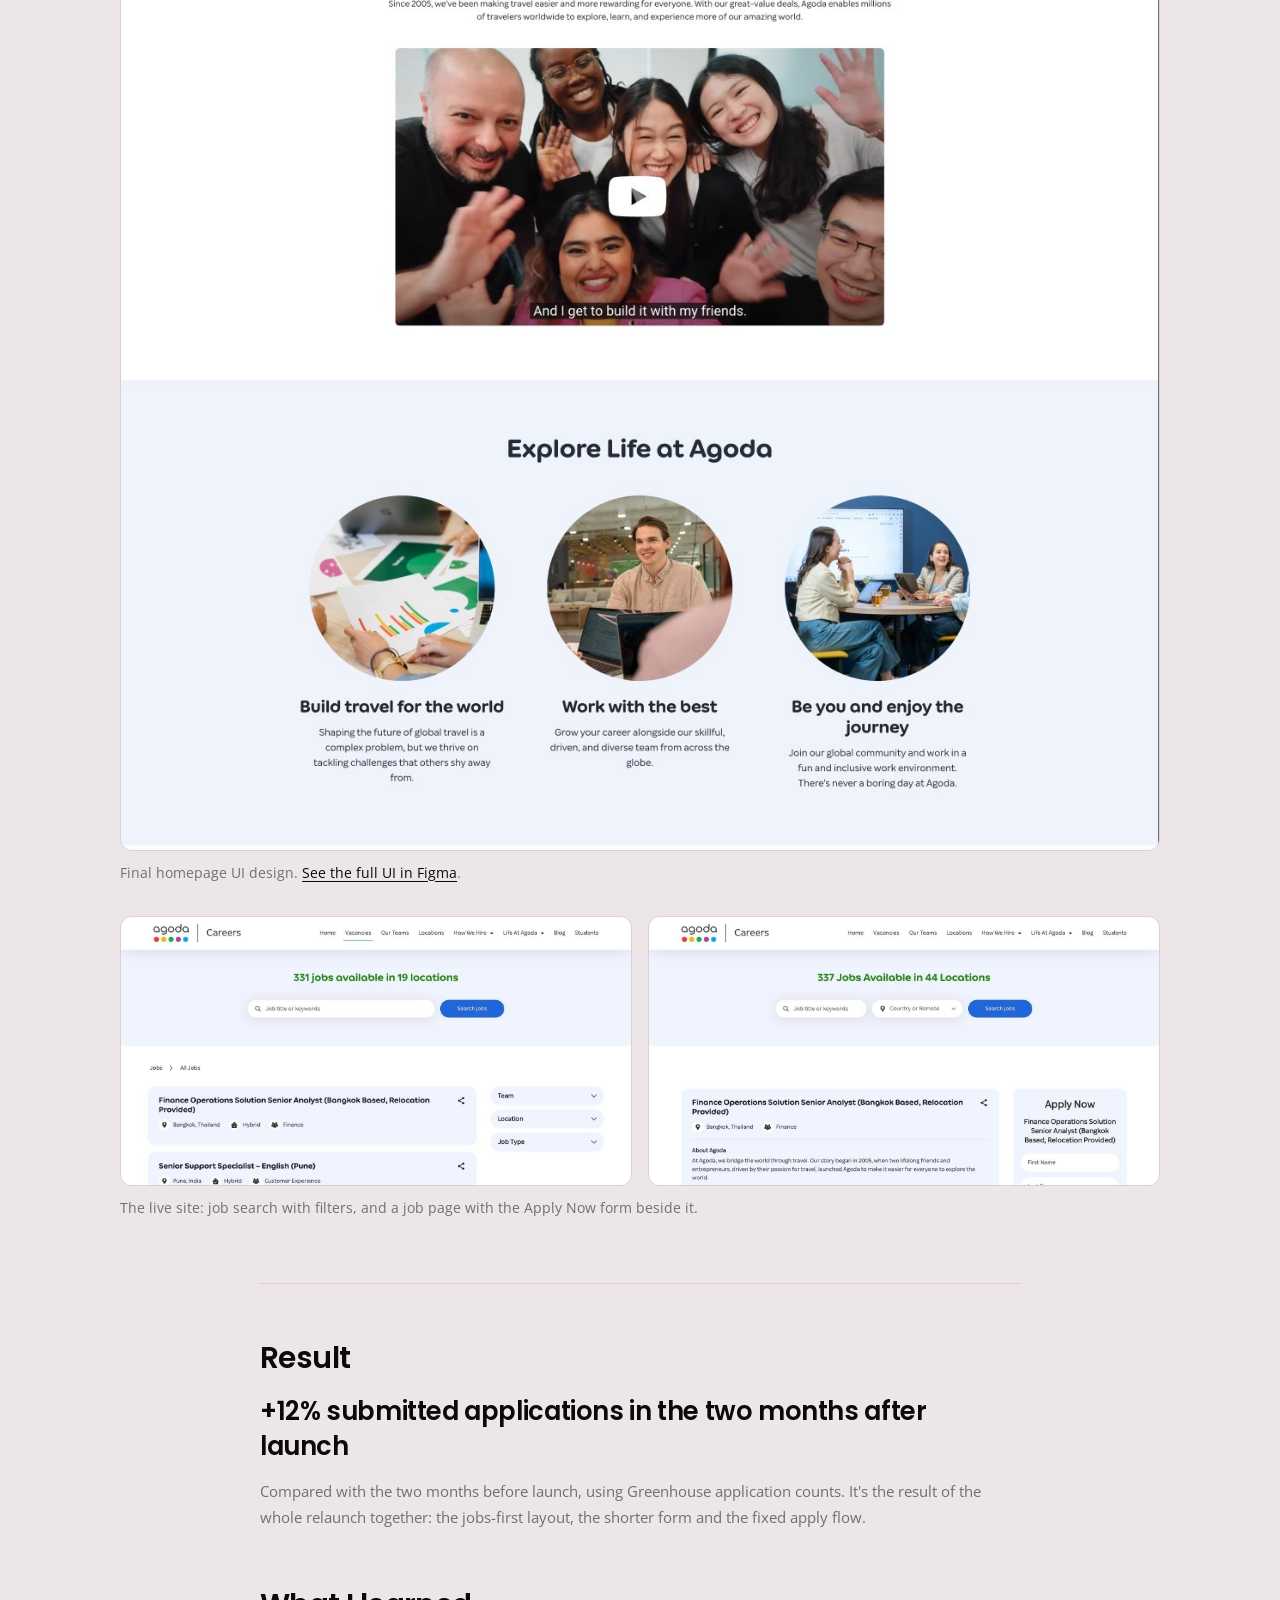
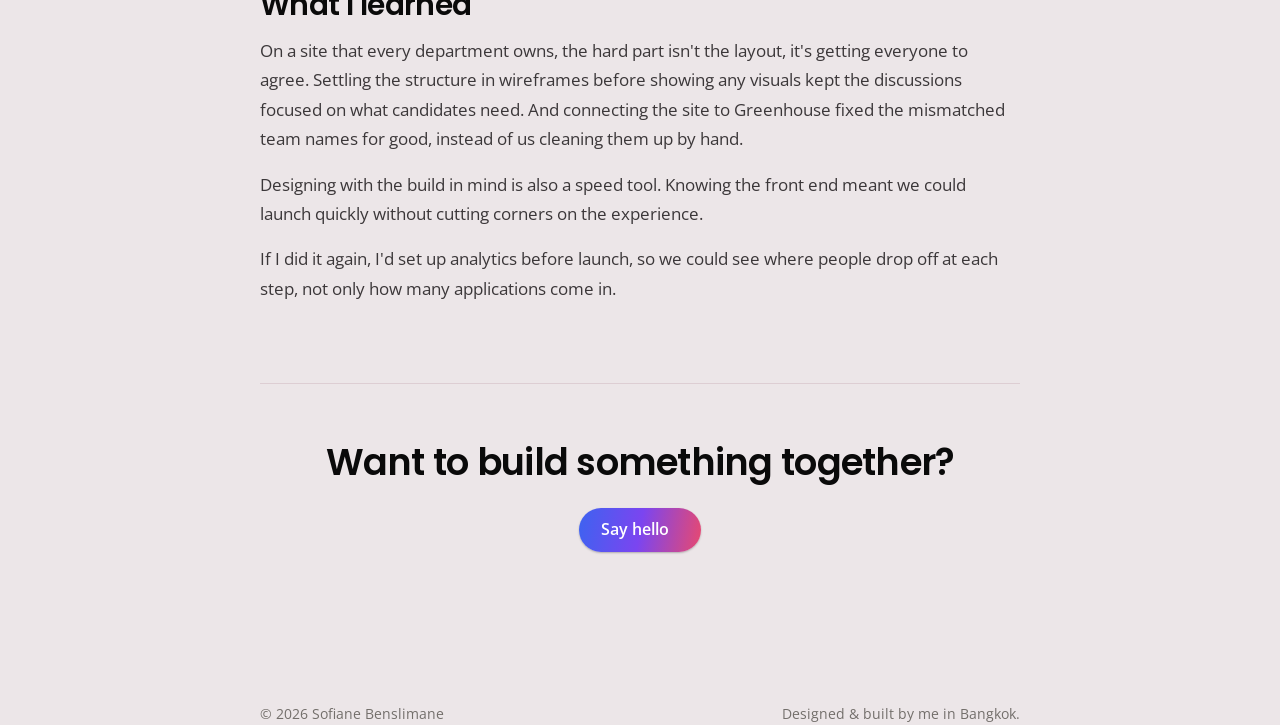
==== commit c0d9b863: "Case study: new-hire feedback, design decisions, handover, mobile-first - New-hire feedback in disco" ====
--- a/careers-at-agoda.html
+++ b/careers-at-agoda.html
@@ -84,14 +84,14 @@
         <div class="cs-summary">
             <p><b>Role:</b> Lead Designer</p>
             <p><b>Timeline:</b> About 1 year, 2024–2025</p>
-            <p><b>Platform:</b> Responsive web</p>
-            <p><b>Scope:</b> Stakeholder workshops, site audit, benchmarking, wireframes, UI design</p>
+            <p><b>Platform:</b> Responsive web, designed mobile-first</p>
+            <p><b>Scope:</b> Stakeholder workshops, new-hire feedback audit, site audit, benchmarking, wireframes, prototype, mobile and desktop UI, agency handover and build management</p>
             <p><b>Live site:</b> <a class="cs-link" href="https://careersatagoda.com/" target="_blank" rel="noopener noreferrer">careersatagoda.com</a></p>
         </div>
 
         <h2>Project summary</h2>
         <p>I led the redesign of Careers at Agoda, the site where every department at Agoda lists its open roles. The old site was almost ten years old and didn't look like the company Agoda had become.</p>
-        <p>I turned it into a clean, jobs-first site. Live roles now come straight from Greenhouse, the People team's hiring system, and the apply form is shorter and works reliably. <b>Submitted applications went up 12% in the two months after launch.</b></p>
+        <p>I designed a clean, mobile-first, jobs-first site, then handed it over to the external development agency and managed the build through to launch. Live roles now come straight from Greenhouse, the People team's hiring system, and the apply form is shorter and works reliably. <b>Submitted applications went up 12% in the two months after launch.</b></p>
 
         <figure class="wide">
             <img src="images/careers-at-agoda/cover-live-homepage.jpg" width="1432" height="754" decoding="async" alt="The new Careers at Agoda homepage: a light header with the number of open jobs and locations, and job search front and centre.">
@@ -103,6 +103,7 @@
         <h2>The challenge</h2>
         <p class="cs-lead">Make one careers site that represents a big, fast-growing tech company and helps people find the right job fast, while every department owns its own listings.</p>
         <p>The site was shared by the whole company. Each department managed its own jobs and had its own idea of how it should show up. On top of that, the apply flow was broken at times, and some candidates gave up before submitting because the form was too long.</p>
+        <p>And management wanted it live fast. Every design decision had to be quick and safe to build, so nothing would hold up the launch.</p>
 
         <hr>
 
@@ -110,13 +111,22 @@
         <p>Before designing anything, I wanted everyone aligned on what the site had to do. Here is what I did:</p>
         <ul>
             <li>Ran kickoff workshops with Talent Acquisition, HR, PR, Employer Branding and Engineering</li>
+            <li>Audited feedback from recent Agoda new hires on how they found and applied for their job</li>
             <li>Audited the old site to find what was getting in the way of candidates</li>
             <li>Benchmarked the careers sites of Booking.com, Google and Trip.com</li>
-            <li>Looked into the known problems with the apply flow</li>
         </ul>
         <p>Everyone agreed on one direction: <b>a fresh, jobs-first website</b>, clean and focused on job offers, not image-heavy like the old one.</p>
 
-        <h3>What the audit showed</h3>
+        <h3>What new hires told us</h3>
+        <p>People who had just been through the process were our closest view of the candidate experience. Their feedback was consistent:</p>
+        <ul>
+            <li><b>Too image-heavy.</b> The site looked nice but made it hard to get to the jobs.</li>
+            <li><b>Hard to apply.</b> Applying took too long and felt complicated.</li>
+            <li><b>Forms kept opening new tabs</b>, so people lost track of the job they were applying for.</li>
+            <li><b>The apply flow was inconsistent.</b> Sometimes they got a form on the site, and sometimes they were sent to Greenhouse instead.</li>
+        </ul>
+
+        <h3>What the site audit showed</h3>
         <figure>
             <img src="images/careers-at-agoda/before-homepage-2023.jpg" width="1432" height="754" loading="lazy" decoding="async" alt="The old Careers at Agoda homepage: a full-bleed office photo with a script headline reading Begin Your Journey with Agoda, and team, location and keyword search fields below it.">
             <figcaption>The old homepage, December 2023.</figcaption>
@@ -126,7 +136,7 @@
             <li><b>Jobs were buried.</b> Only 8 of 251 open roles were shown on the homepage, far down the page under video, stats, testimonials, benefits and blog posts.</li>
             <li><b>Team names didn't match.</b> The search filters used one set of team names and the job cards used another, because each department managed its own listings.</li>
             <li><b>Empty teams were still shown</b>, with "0 jobs" next to them.</li>
-            <li><b>The apply flow was fragile:</b> it broke at times, and the long form caused drop-offs.</li>
+            <li><b>The apply flow was fragile:</b> it broke at times, the long form caused drop-offs, and it behaved differently from job to job.</li>
         </ul>
 
         <h3>What the benchmark showed</h3>
@@ -146,7 +156,9 @@
             <li>Put job offers at the centre: clean, easy to scan, not image-heavy</li>
             <li>Use one team structure across search, filters and listings, with Greenhouse as the single source of truth</li>
             <li>Pull live jobs from Greenhouse so listings are always up to date</li>
-            <li>Make the apply form shorter and reliable</li>
+            <li>Make applying short, consistent and reliable, in one place</li>
+            <li>Design mobile-first, so the full journey works on a phone</li>
+            <li>Launch fast: keep the design simple to build, with nothing that could cause delays</li>
         </ul>
 
         <hr>
@@ -172,10 +184,33 @@
 
         <hr>
 
+        <h2>Key design decisions</h2>
+        <p><b>Search first, with a live job count.</b> New hires told us the old site was too image-heavy, and people come to a careers site to find a job. So search sits at the top of every main page, with the number of open jobs and locations right above it. The count also does the employer-branding job: it shows the scale of Agoda at a glance, without a big photo.</p>
+        <p><b>Filters next to the results.</b> With 300+ roles across many teams and locations, filtering is how people narrow down. Because team names now come from Greenhouse, the filters always match the job cards, so people can trust them.</p>
+        <p><b>Apply on the job page, in one consistent flow.</b> New hires were confused by forms opening new tabs and by sometimes being sent to Greenhouse. Now the apply form sits right next to the job description, works the same for every job, and never opens a new tab. Candidates can read the role and apply without losing their place, through a short step-by-step form.</p>
+        <p><b>Mobile-first.</b> I designed the mobile screens first and scaled them up to desktop, so search, job details and applying all work on a phone before anything else.</p>
+        <figure>
+            <div class="cs-trio">
+                <img src="images/careers-at-agoda/mobile-ui-1.jpg" width="430" height="880" loading="lazy" decoding="async" alt="Mobile homepage: job count, search by job title or keyword and location, and a Search jobs button.">
+                <img src="images/careers-at-agoda/mobile-ui-2.jpg" width="430" height="880" loading="lazy" decoding="async" alt="Mobile homepage section with global opportunities and a swipeable row of featured jobs.">
+                <img src="images/careers-at-agoda/mobile-ui-3.jpg" width="430" height="880" loading="lazy" decoding="async" alt="Mobile homepage section filtering jobs by region, with a list of cities and their number of available jobs.">
+            </div>
+            <figcaption>Mobile UI: search first, featured jobs, and jobs by location. <a class="cs-link" href="https://www.figma.com/design/ds9gCRlQwF9NuN6ZoB7Jbi/Projects---Sofiane?node-id=0-1" target="_blank" rel="noopener noreferrer">See the mobile and desktop UI in Figma</a>.</figcaption>
+        </figure>
+        <p><b>Simple, buildable components.</b> With management pushing for a fast launch, I kept the design to clean, reusable patterns that the agency's WordPress setup could build quickly. Nothing fancy that would cause problems for the developers or push back the launch date.</p>
+
+        <hr>
+
+        <h2>Handover and build</h2>
+        <p>The site was built by the external agency that already ran the old WordPress site. I ran the design handover and managed the work with the agency myself, through to launch.</p>
+        <p>My front-end background made this much faster. I know how what I design gets built, so the designs were buildable and time-efficient from the start. That meant far less back-and-forth with the agency and no surprises for the developers, which mattered under the pressure to launch fast.</p>
+
+        <hr>
+
         <h2>What changed</h2>
         <p><b>One source of truth for teams.</b> Jobs and team names now come straight from Greenhouse. Filters, listings and team pages always match, and empty teams don't show up anymore.</p>
         <p><b>Jobs first.</b> A clean, offer-led layout replaced the image-heavy homepage, with search and listings at the centre.</p>
-        <p><b>A shorter apply form that works.</b> I cut the form down to the essentials and it was rebuilt to be stable, which fixed both the breakages and the drop-offs from its length.</p>
+        <p><b>A shorter apply form that works.</b> I cut the form down to the essentials, put it on the job page and made it the same for every job. Rebuilt to be stable, it fixed the breakages, the new tabs and the drop-offs from its length.</p>
         <p><b>A brand that fits today's Agoda.</b> A refreshed look that represents a large, global tech company.</p>
         <figure class="wide">
             <img src="images/careers-at-agoda/ui-design-home.jpg" width="1209" height="1450" loading="lazy" decoding="async" alt="Final UI design of the homepage in Figma: job search, a video introducing Agoda, and life at Agoda highlights.">
@@ -197,6 +232,7 @@
 
         <h2>What I learned</h2>
         <p>On a site that every department owns, the hard part isn't the layout, it's getting everyone to agree. Settling the structure in wireframes before showing any visuals kept the discussions focused on what candidates need. And connecting the site to Greenhouse fixed the mismatched team names for good, instead of us cleaning them up by hand.</p>
+        <p>Designing with the build in mind is also a speed tool. Knowing the front end meant we could launch quickly without cutting corners on the experience.</p>
         <p>If I did it again, I'd set up analytics before launch, so we could see where people drop off at each step, not only how many applications come in.</p>
 
         <div class="cs-cta">
--- a/css/case-study.css
+++ b/css/case-study.css
@@ -77,3 +77,8 @@
 	.cs-back:hover i { transform: translateX(-3px); }
 	.cs h1 { margin-top: 0; }
 }
+
+/* Three phone screens side by side */
+.cs-trio { display: grid; grid-template-columns: repeat(3, 1fr); gap: 14px; }
+.cs-trio img { width: 100%; border-radius: 16px; }
+@media (max-width: 600px) { .cs-trio { gap: 8px; } .cs-trio img { border-radius: 10px; } }
